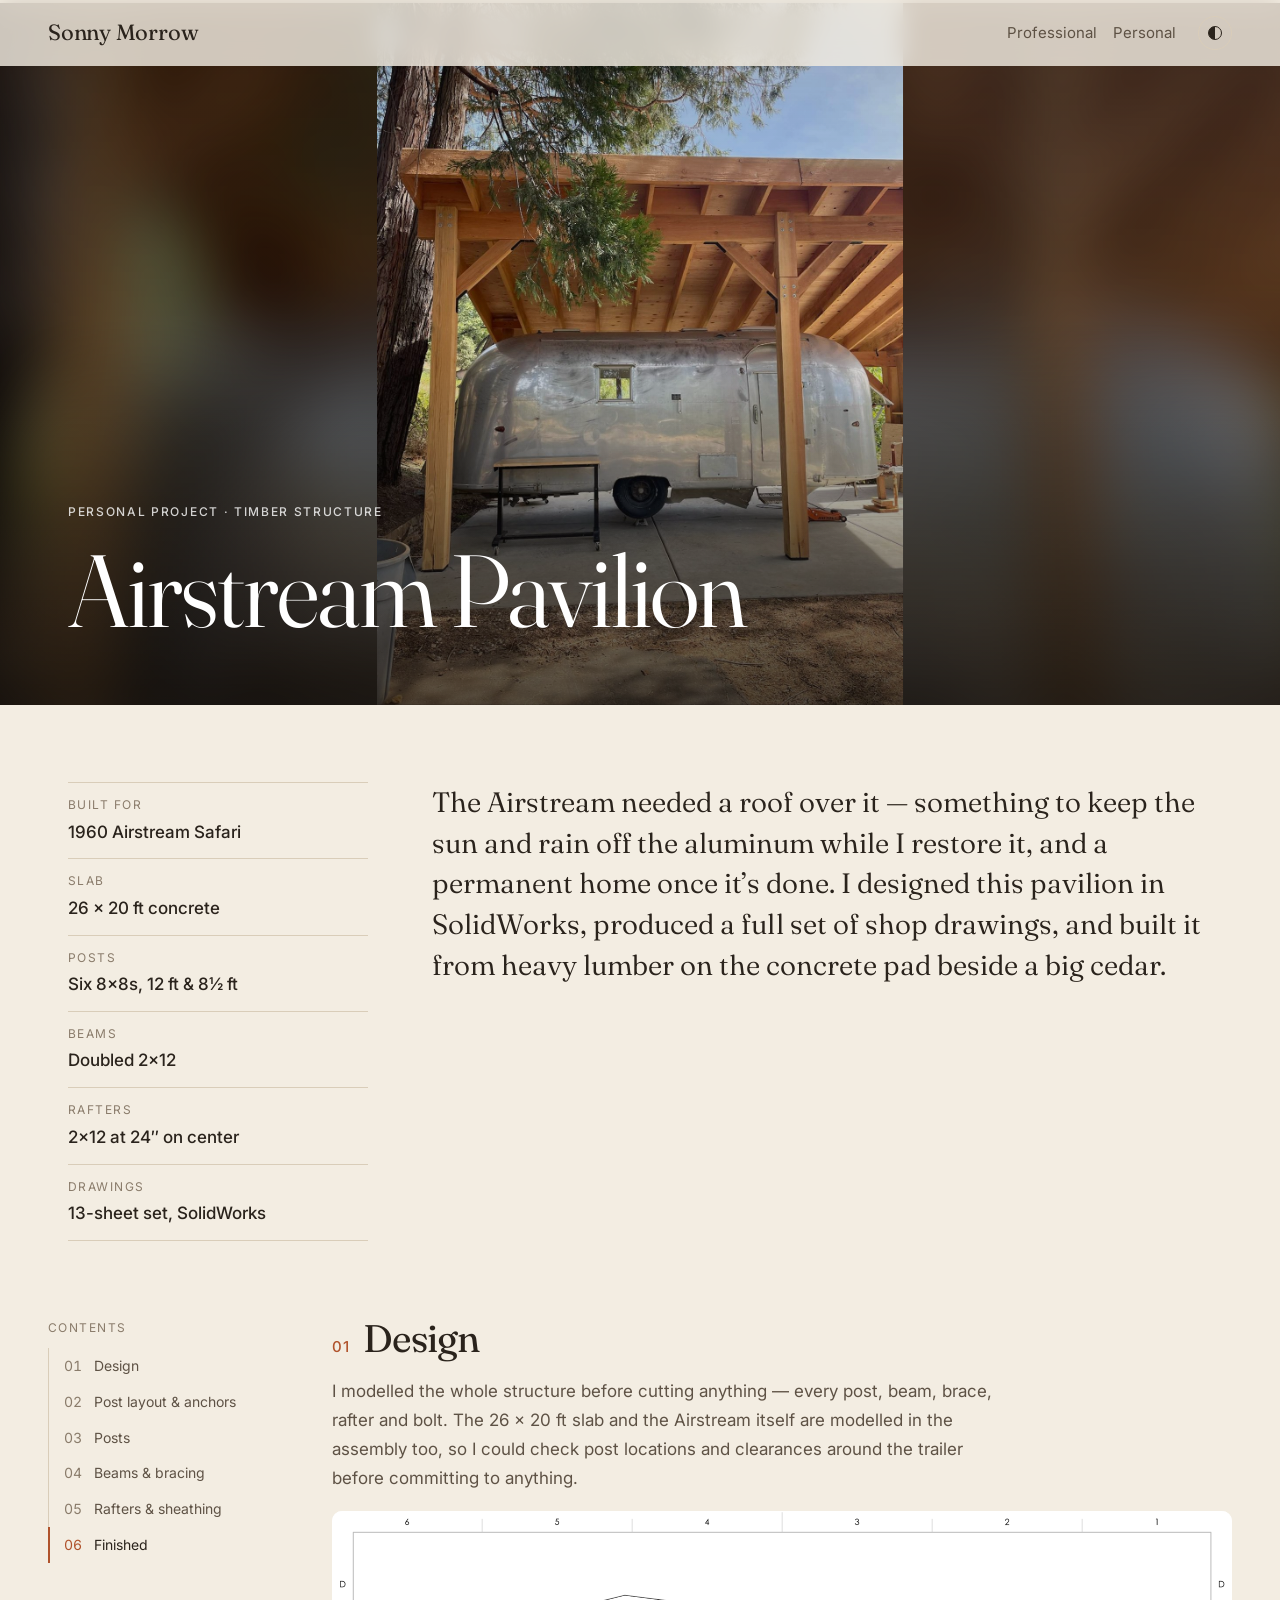
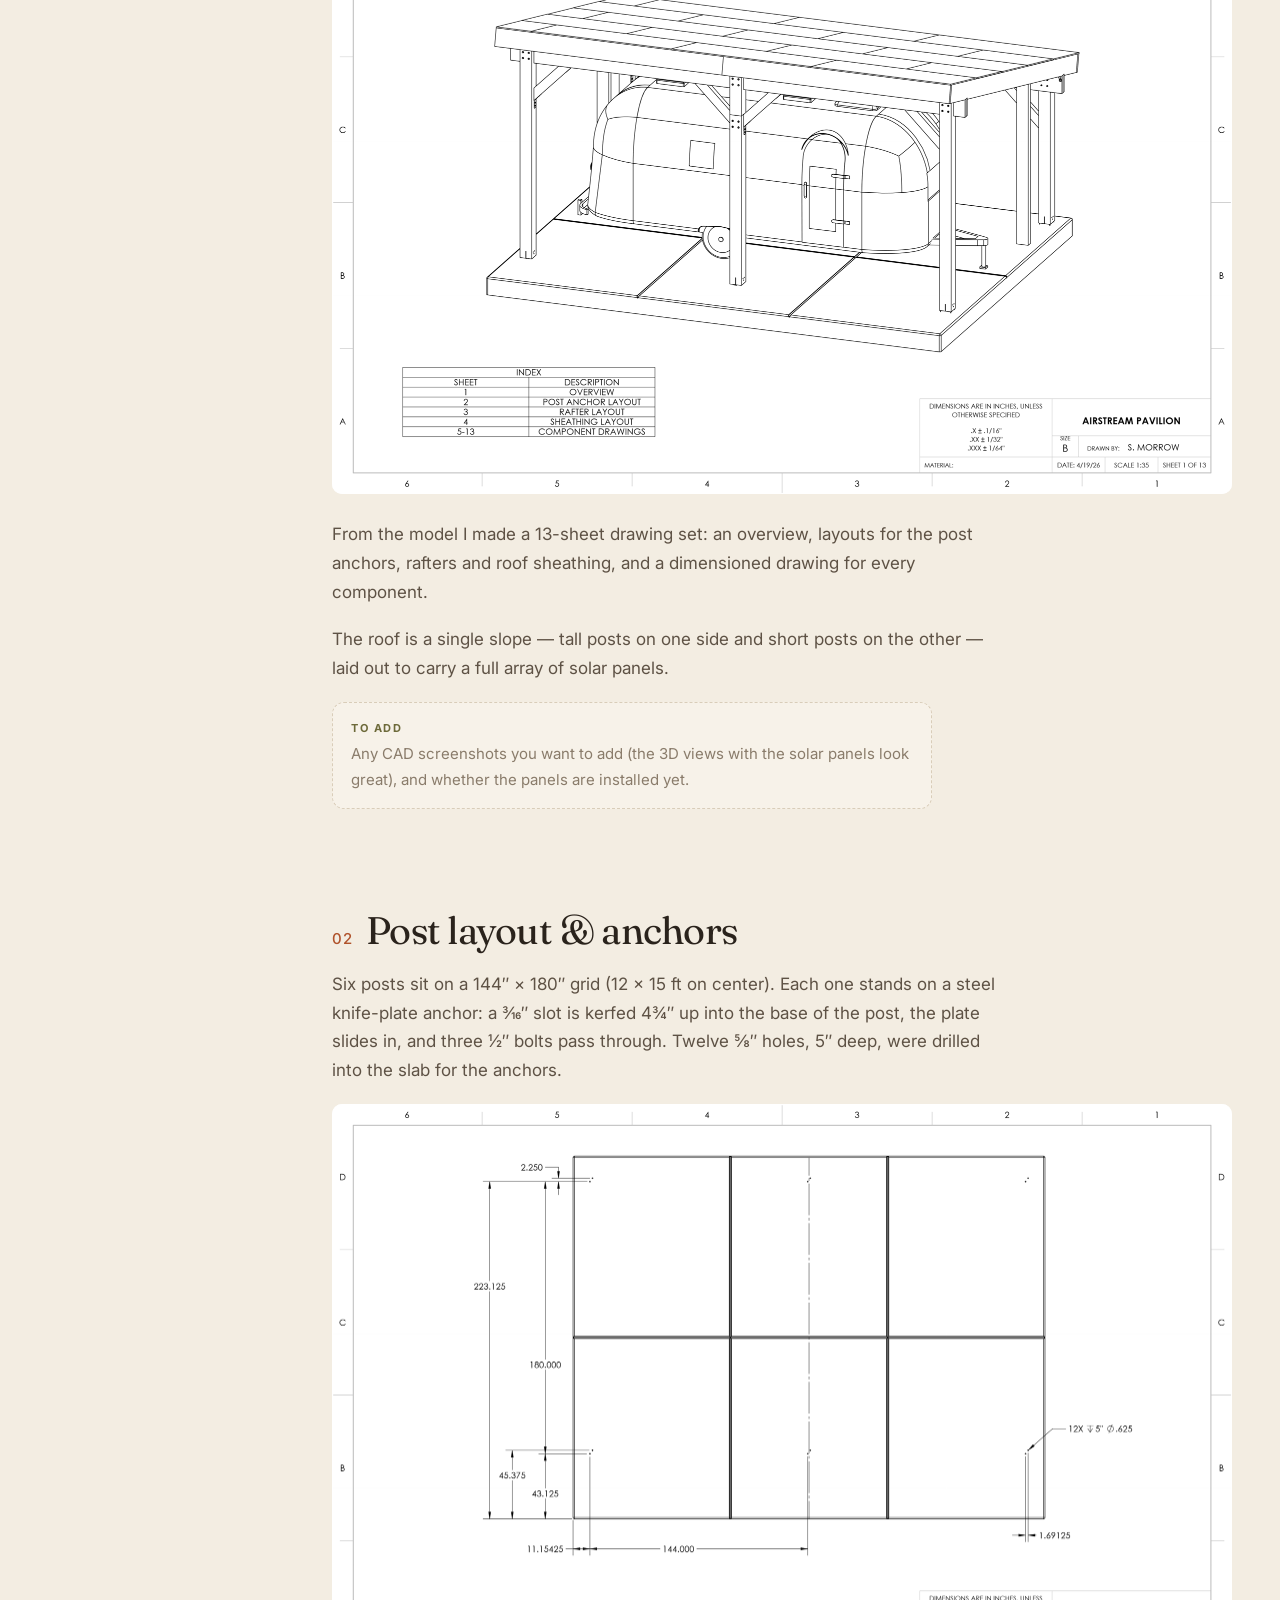
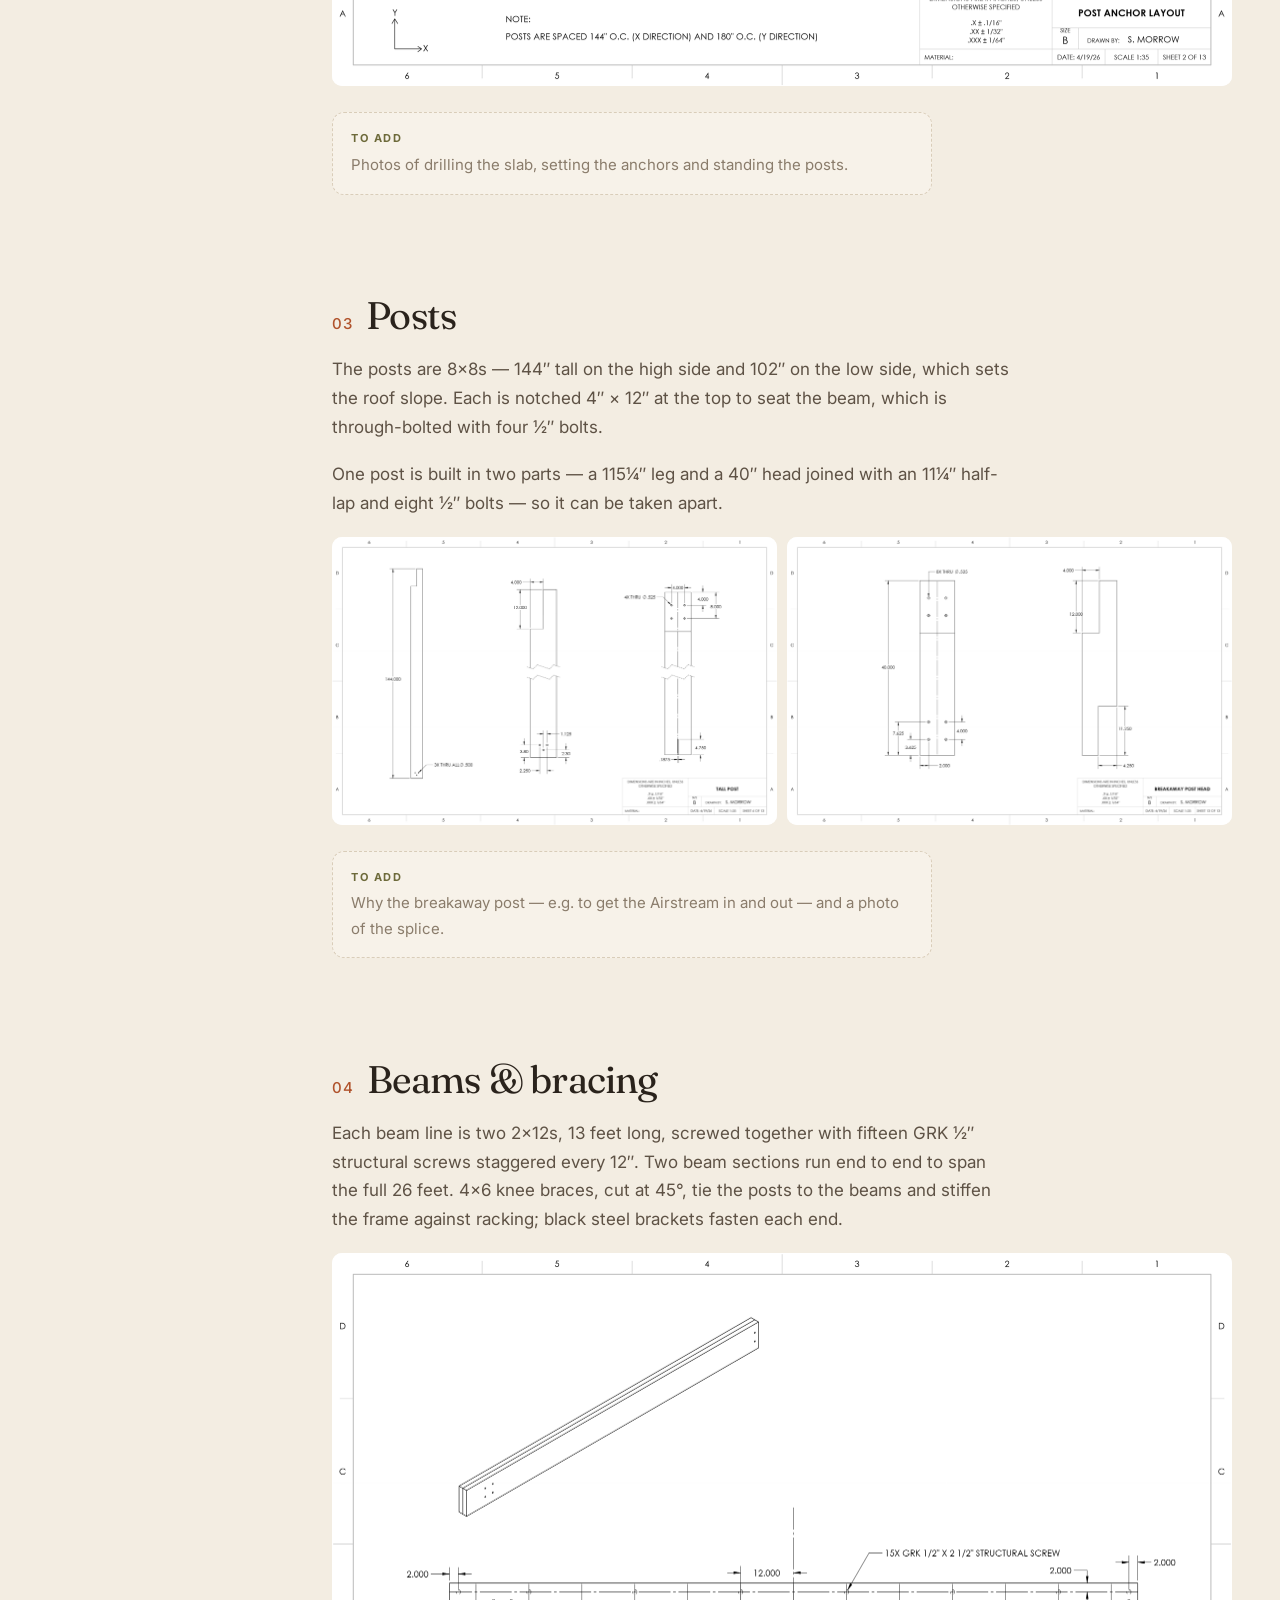
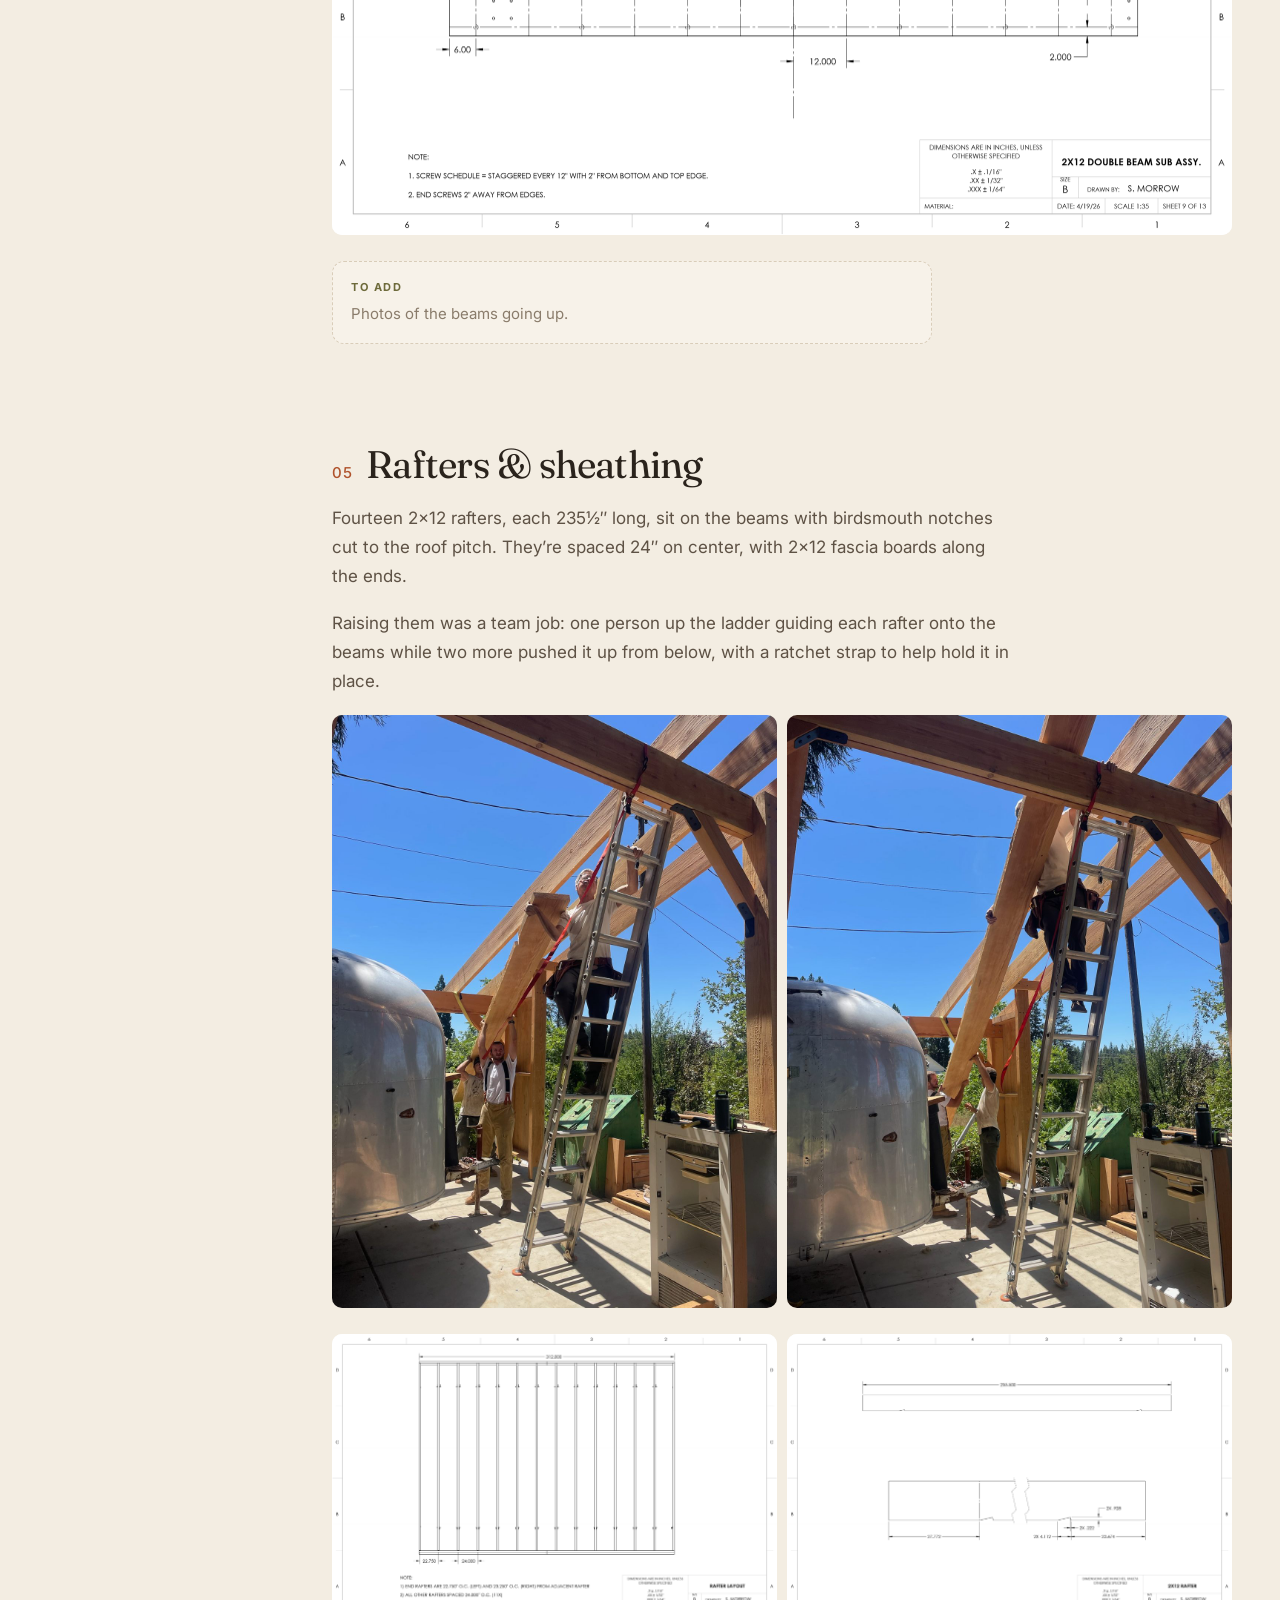
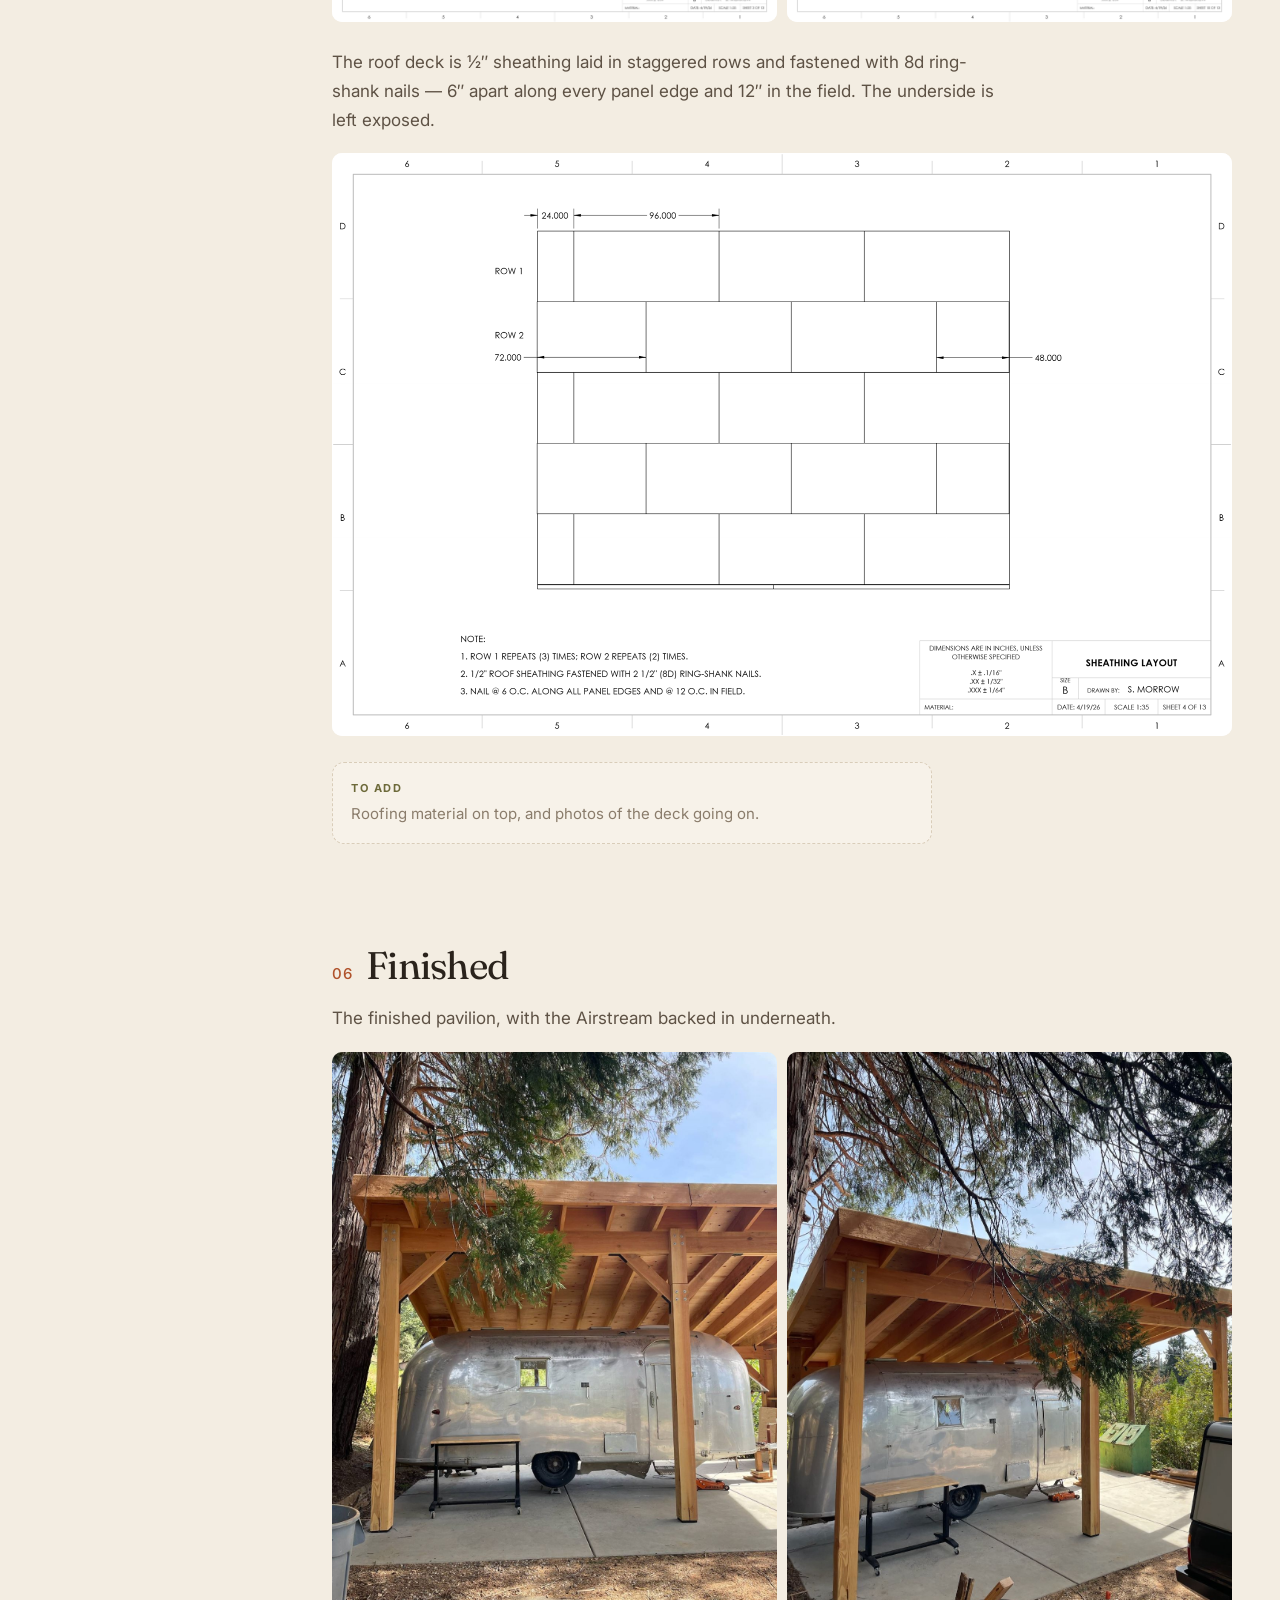
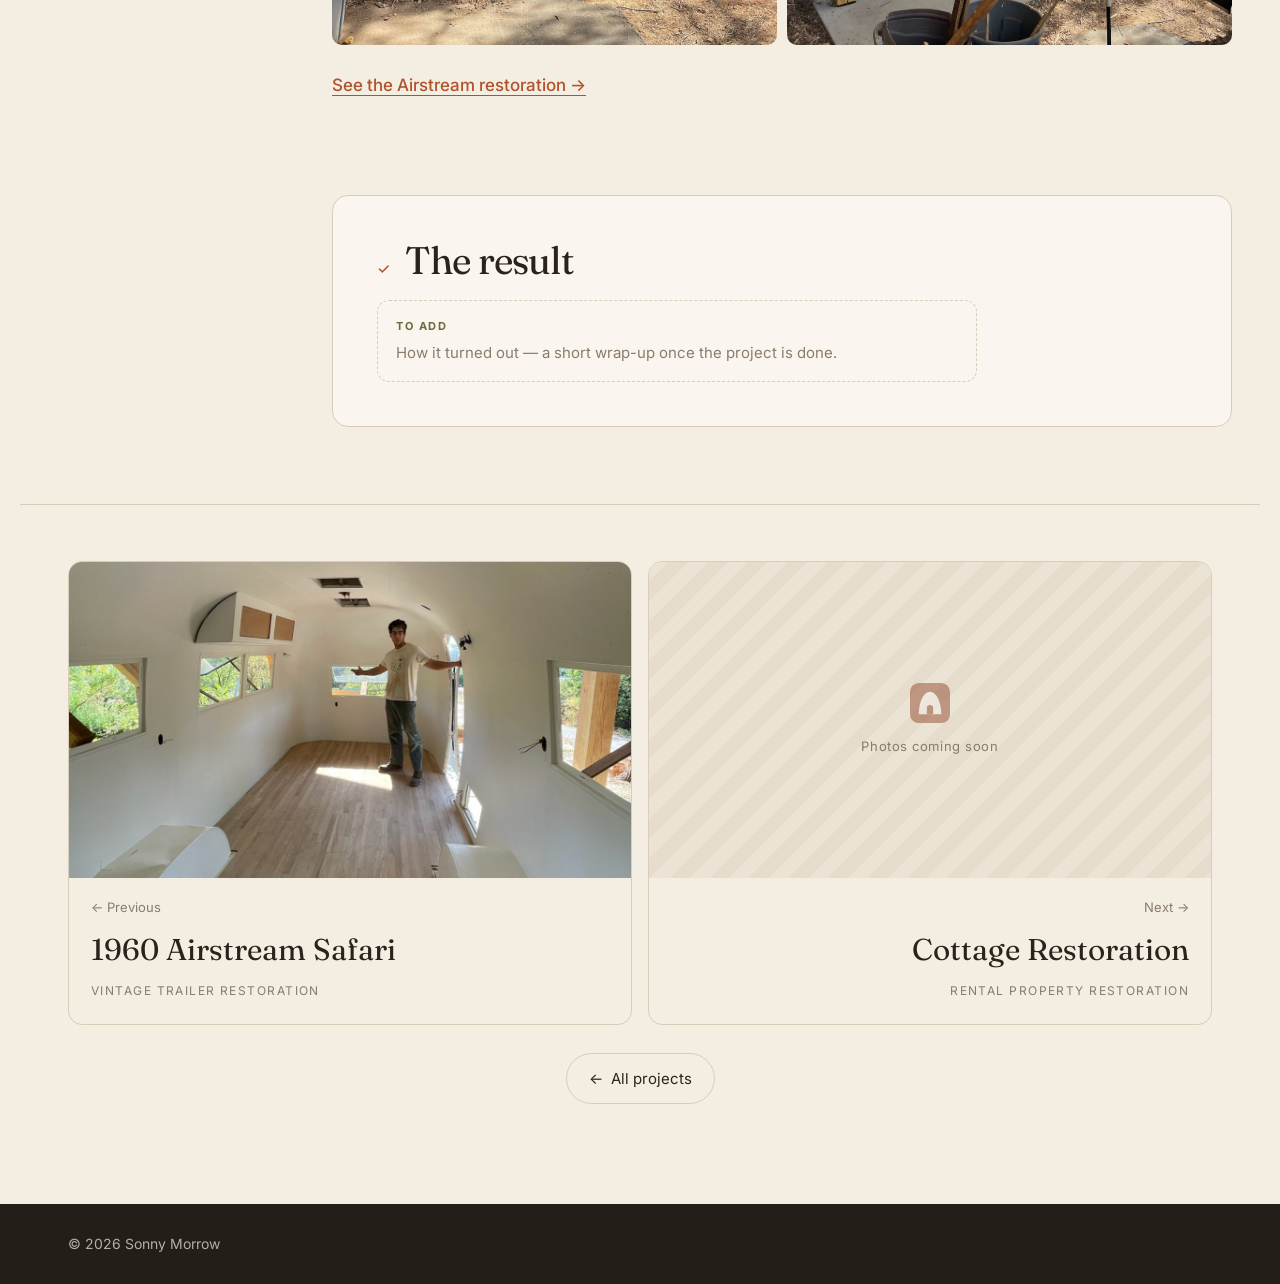
==== projects/airstream-pavilion/index.html @ 2dba6870 "Cottage build chapters, project-end preview cards, drop spec lists - Cottage Restoration: listing "b" ====
<!doctype html>
<html lang="en">
<head>
<meta charset="utf-8">
<meta name="viewport" content="width=device-width, initial-scale=1">
<title>Airstream Pavilion — Sonny Morrow</title>
<meta name="description" content="A heavy-timber pavilion designed in my favorite CAD program, SolidWorks, and built to permanently shelter the Airstream. The structure is made entirely from locally grown and milled Douglas fir harvested from Banner Mountain in Nevada City, CA.">
<meta property="og:title" content="Airstream Pavilion — Sonny Morrow">
<meta property="og:description" content="A heavy-timber pavilion designed in my favorite CAD program, SolidWorks, and built to permanently shelter the Airstream. The structure is made entirely from locally grown and milled Douglas fir harvested from Banner Mountain in Nevada City, CA.">
<meta property="og:image" content="https://sonnymorrow.com/images/pavilion-angle.jpeg">
<meta name="twitter:card" content="summary_large_image">
<link rel="icon" href="../../assets/favicon.svg" type="image/svg+xml">
<link rel="preconnect" href="https://fonts.googleapis.com">
<link rel="preconnect" href="https://fonts.gstatic.com" crossorigin>
<link href="https://fonts.googleapis.com/css2?family=Fraunces:ital,opsz,wght@0,9..144,300..700;1,9..144,300..600&family=Inter:wght@400;500;600&display=swap" rel="stylesheet">
<link rel="stylesheet" href="../../assets/style.css?v=3109b7e1">
<script>document.documentElement.classList.add('js');try{var t=localStorage.getItem('theme');if(t)document.documentElement.dataset.theme=t}catch(e){}</script>
</head>
<body class="project">
<div class="progress" aria-hidden="true"></div>
<header class="site-header">
  <a class="wordmark" href="../../">Sonny Morrow</a>
  <nav>
    <a href="../../#professional">Professional</a>
    <a href="../../#personal">Personal</a>
    <button class="theme-toggle" type="button" aria-label="Toggle dark mode"><span></span></button>
  </nav>
</header>
<main>
<section class="p-hero">
  <img src="../../images/pavilion-front.jpeg" width="1200" height="1600" alt="" class="p-hero-fill" loading="lazy" decoding="async" sizes="100vw">
  <img src="../../images/pavilion-front.jpeg" width="1200" height="1600" alt="Airstream Pavilion" class="p-hero-whole" style="object-position:50% 60%" fetchpriority="high" decoding="async" sizes="100vw">
  <div class="p-hero-text wrap">
    <span class="kicker">Personal project · Timber structure</span>
    <h1>Airstream Pavilion</h1>
  </div>
</section>

<section class="p-intro wrap">
  <dl class="meta"><div><dt>Built for</dt><dd>1960 Airstream Safari</dd></div><div><dt>Slab</dt><dd>26 × 20 ft concrete</dd></div><div><dt>Posts</dt><dd>Six 8×8s, 12 ft &amp; 8½ ft</dd></div><div><dt>Beams</dt><dd>Doubled 2×12</dd></div><div><dt>Rafters</dt><dd>2×12 at 24″ on center</dd></div><div><dt>Drawings</dt><dd>13-sheet set, SolidWorks</dd></div></dl>
  <div class="p-lede"><p>The Airstream needed a roof over it — something to keep the sun and rain off the aluminum while I restore it, and a permanent home once it’s done. I designed this pavilion in SolidWorks, produced a full set of shop drawings, and built it from heavy lumber on the concrete pad beside a big cedar.</p></div>
</section>

<div class="p-body wrap">
  <aside class="toc"><nav aria-label="Chapters"><p>Contents</p><ol><li><a href="#ch-1"><span>01</span>Design</a></li><li><a href="#ch-2"><span>02</span>Post layout &amp; anchors</a></li><li><a href="#ch-3"><span>03</span>Posts</a></li><li><a href="#ch-4"><span>04</span>Beams &amp; bracing</a></li><li><a href="#ch-5"><span>05</span>Rafters &amp; sheathing</a></li><li><a href="#ch-6"><span>06</span>Finished</a></li></ol></nav></aside>
  <article class="chapters">
    <section class="chapter reveal" id="ch-1">
      <h2><span class="ch-num">01</span>Design</h2>
      <p>I modelled the whole structure before cutting anything — every post, beam, brace, rafter and bolt. The 26 × 20 ft slab and the Airstream itself are modelled in the assembly too, so I could check post locations and clearances around the trailer before committing to anything.</p>
      <div class="gallery g1"><div class="grow"><div class="gi" style="--r:1.5451"><a class="ph" href="../../images/pavilion-dwg-overview.png" data-lb><img src="../../images/pavilion-dwg-overview.png" width="1800" height="1165" alt="" loading="lazy" decoding="async" sizes="(min-width: 900px) 860px, 100vw"></a></div></div></div>
      <p>From the model I made a 13-sheet drawing set: an overview, layouts for the post anchors, rafters and roof sheathing, and a dimensioned drawing for every component.</p>
      <p>The roof is a single slope — tall posts on one side and short posts on the other — laid out to carry a full array of solar panels.</p>
      <div class="todo"><strong>To add</strong>Any CAD screenshots you want to add (the 3D views with the solar panels look great), and whether the panels are installed yet.</div>
    </section>
    <section class="chapter reveal" id="ch-2">
      <h2><span class="ch-num">02</span>Post layout &amp; anchors</h2>
      <p>Six posts sit on a 144″ × 180″ grid (12 × 15 ft on center). Each one stands on a steel knife-plate anchor: a 3⁄16″ slot is kerfed 4¾″ up into the base of the post, the plate slides in, and three ½″ bolts pass through. Twelve ⅝″ holes, 5″ deep, were drilled into the slab for the anchors.</p>
      <div class="gallery g1"><div class="grow"><div class="gi" style="--r:1.5451"><a class="ph" href="../../images/pavilion-dwg-post-anchor-layout.png" data-lb><img src="../../images/pavilion-dwg-post-anchor-layout.png" width="1800" height="1165" alt="" loading="lazy" decoding="async" sizes="(min-width: 900px) 860px, 100vw"></a></div></div></div>
      <div class="todo"><strong>To add</strong>Photos of drilling the slab, setting the anchors and standing the posts.</div>
    </section>
    <section class="chapter reveal" id="ch-3">
      <h2><span class="ch-num">03</span>Posts</h2>
      <p>The posts are 8×8s — 144″ tall on the high side and 102″ on the low side, which sets the roof slope. Each is notched 4″ × 12″ at the top to seat the beam, which is through-bolted with four ½″ bolts.</p>
      <p>One post is built in two parts — a 115¼″ leg and a 40″ head joined with an 11¼″ half-lap and eight ½″ bolts — so it can be taken apart.</p>
      <div class="gallery"><div class="grow"><div class="gi" style="--r:1.5451"><a class="ph" href="../../images/pavilion-dwg-tall-post.png" data-lb><img src="../../images/pavilion-dwg-tall-post.png" width="1800" height="1165" alt="" loading="lazy" decoding="async" sizes="(min-width: 900px) 430px, 50vw"></a></div><div class="gi" style="--r:1.5451"><a class="ph" href="../../images/pavilion-dwg-breakaway-post-head.png" data-lb><img src="../../images/pavilion-dwg-breakaway-post-head.png" width="1800" height="1165" alt="" loading="lazy" decoding="async" sizes="(min-width: 900px) 430px, 50vw"></a></div></div></div>
      <div class="todo"><strong>To add</strong>Why the breakaway post — e.g. to get the Airstream in and out — and a photo of the splice.</div>
    </section>
    <section class="chapter reveal" id="ch-4">
      <h2><span class="ch-num">04</span>Beams &amp; bracing</h2>
      <p>Each beam line is two 2×12s, 13 feet long, screwed together with fifteen GRK ½″ structural screws staggered every 12″. Two beam sections run end to end to span the full 26 feet. 4×6 knee braces, cut at 45°, tie the posts to the beams and stiffen the frame against racking; black steel brackets fasten each end.</p>
      <div class="gallery g1"><div class="grow"><div class="gi" style="--r:1.5451"><a class="ph" href="../../images/pavilion-dwg-double-beam.png" data-lb><img src="../../images/pavilion-dwg-double-beam.png" width="1800" height="1165" alt="" loading="lazy" decoding="async" sizes="(min-width: 900px) 860px, 100vw"></a></div></div></div>
      <div class="todo"><strong>To add</strong>Photos of the beams going up.</div>
    </section>
    <section class="chapter reveal" id="ch-5">
      <h2><span class="ch-num">05</span>Rafters &amp; sheathing</h2>
      <p>Fourteen 2×12 rafters, each 235½″ long, sit on the beams with birdsmouth notches cut to the roof pitch. They’re spaced 24″ on center, with 2×12 fascia boards along the ends.</p>
      <p>Raising them was a team job: one person up the ladder guiding each rafter onto the beams while two more pushed it up from below, with a ratchet strap to help hold it in place.</p>
      <div class="gallery"><div class="grow"><div class="gi" style="--r:0.7500"><a class="ph" href="../../images/pavilion-raising-rafter-1.jpeg" data-lb><img src="../../images/pavilion-raising-rafter-1.jpeg" width="1200" height="1600" alt="" loading="lazy" decoding="async" sizes="(min-width: 900px) 430px, 50vw"></a></div><div class="gi" style="--r:0.7500"><a class="ph" href="../../images/pavilion-raising-rafter-2.jpeg" data-lb><img src="../../images/pavilion-raising-rafter-2.jpeg" width="1200" height="1600" alt="" loading="lazy" decoding="async" sizes="(min-width: 900px) 430px, 50vw"></a></div></div></div>
      <div class="gallery"><div class="grow"><div class="gi" style="--r:1.5451"><a class="ph" href="../../images/pavilion-dwg-rafter-layout.png" data-lb><img src="../../images/pavilion-dwg-rafter-layout.png" width="1800" height="1165" alt="" loading="lazy" decoding="async" sizes="(min-width: 900px) 430px, 50vw"></a></div><div class="gi" style="--r:1.5451"><a class="ph" href="../../images/pavilion-dwg-rafter.png" data-lb><img src="../../images/pavilion-dwg-rafter.png" width="1800" height="1165" alt="" loading="lazy" decoding="async" sizes="(min-width: 900px) 430px, 50vw"></a></div></div></div>
      <p>The roof deck is ½″ sheathing laid in staggered rows and fastened with 8d ring-shank nails — 6″ apart along every panel edge and 12″ in the field. The underside is left exposed.</p>
      <div class="gallery g1"><div class="grow"><div class="gi" style="--r:1.5451"><a class="ph" href="../../images/pavilion-dwg-sheathing-layout.png" data-lb><img src="../../images/pavilion-dwg-sheathing-layout.png" width="1800" height="1165" alt="" loading="lazy" decoding="async" sizes="(min-width: 900px) 860px, 100vw"></a></div></div></div>
      <div class="todo"><strong>To add</strong>Roofing material on top, and photos of the deck going on.</div>
    </section>
    <section class="chapter reveal" id="ch-6">
      <h2><span class="ch-num">06</span>Finished</h2>
      <p>The finished pavilion, with the Airstream backed in underneath.</p>
      <div class="gallery"><div class="grow"><div class="gi" style="--r:0.7500"><a class="ph" href="../../images/pavilion-front.jpeg" data-lb><img src="../../images/pavilion-front.jpeg" width="1200" height="1600" alt="" loading="lazy" decoding="async" sizes="(min-width: 900px) 430px, 50vw"></a></div><div class="gi" style="--r:0.7500"><a class="ph" href="../../images/pavilion-angle.jpeg" data-lb><img src="../../images/pavilion-angle.jpeg" width="1125" height="1500" alt="" loading="lazy" decoding="async" sizes="(min-width: 900px) 430px, 50vw"></a></div></div></div>
      <p><a class="inline-link" href="../../projects/airstream-safari-1960/">See the Airstream restoration →</a></p>
    </section>
    
    
    <section class="chapter outcome reveal">
      <h2><span class="ch-num">✓</span>The result</h2>
      <div class="todo"><strong>To add</strong>How it turned out — a short wrap-up once the project is done.</div>
    </section>
    
  </article>
</div>

<nav class="pager wrap" aria-label="More projects">
  <a href="../../projects/airstream-safari-1960/" class="prev"><div class="pager-img"><img src="../../images/airstream-interior-white-oak-floor.jpeg" width="1200" height="1600" alt="" style="object-position:50% 55%" loading="lazy" decoding="async" sizes="(min-width: 900px) 520px, 100vw"></div><div class="pager-text"><span>← Previous</span><strong>1960 Airstream Safari</strong><em>Vintage trailer restoration</em></div></a>
  <a href="../../projects/cottage-restoration/" class="next"><div class="pager-img"><div class="ph-empty"><img src="../../assets/favicon.svg" alt="" width="40" height="40"><span>Photos coming soon</span></div></div><div class="pager-text"><span>Next →</span><strong>Cottage Restoration</strong><em>Rental property restoration</em></div></a>
  <a class="pager-home" href="../../#work"><span aria-hidden="true">←</span> All projects</a>
</nav>
</main>
<footer class="site-footer">
  <div class="wrap">
    <div class="footer-row">
      <span>© 2026 Sonny Morrow</span>
    </div>
  </div>
</footer>
<div class="lightbox" hidden role="dialog" aria-modal="true" aria-label="Photo viewer">
  <button class="lb-close" aria-label="Close">×</button>
  <button class="lb-prev" aria-label="Previous photo">‹</button>
  <figure><img alt=""><figcaption></figcaption></figure>
  <button class="lb-next" aria-label="Next photo">›</button>
</div>
<script src="../../assets/site.js?v=497e6ebc" defer></script>
</body>
</html>
---- assets/style.css ----
:root {
  --bg: #f3ede2;
  --bg-2: #ebe3d4;
  --card: #faf6ef;
  --ink: #2a231c;
  --ink-2: #5e5245;
  --muted: #8a7c6b;
  --line: #d9cdb9;
  --accent: #b0532c;
  --accent-ink: #fff8f0;
  --olive: #6d6a3a;
  --shadow: 0 1px 2px rgb(60 40 20 / .06), 0 8px 30px rgb(60 40 20 / .08);
  --serif: 'Fraunces', Georgia, serif;
  --sans: 'Inter', system-ui, -apple-system, sans-serif;
  --gutter: clamp(16px, 4vw, 48px);
  --max: 1240px;
  color-scheme: light;
}
@media (prefers-color-scheme: dark) {
  :root:not([data-theme="light"]) {
    --bg: #1b1814; --bg-2: #24201b; --card: #24201b; --ink: #efe7da; --ink-2: #c4b8a6; --muted: #948775;
    --line: #3a332b; --accent: #e07a4c; --accent-ink: #1b1814; --olive: #b4b07a;
    --shadow: 0 1px 2px rgb(0 0 0 / .3), 0 8px 30px rgb(0 0 0 / .3); color-scheme: dark;
  }
}
:root[data-theme="dark"] {
  --bg: #1b1814; --bg-2: #24201b; --card: #24201b; --ink: #efe7da; --ink-2: #c4b8a6; --muted: #948775;
  --line: #3a332b; --accent: #e07a4c; --accent-ink: #1b1814; --olive: #b4b07a;
  --shadow: 0 1px 2px rgb(0 0 0 / .3), 0 8px 30px rgb(0 0 0 / .3); color-scheme: dark;
}

*, *::before, *::after { box-sizing: border-box; }
html { scroll-behavior: smooth; -webkit-text-size-adjust: 100%; }
body {
  margin: 0; background: var(--bg); color: var(--ink);
  font: 400 17px/1.7 var(--sans); -webkit-font-smoothing: antialiased; overflow-x: hidden;
}
img { max-width: 100%; height: auto; display: block; }
a { color: inherit; }
::selection { background: var(--accent); color: var(--accent-ink); }
.wrap { max-width: var(--max); margin-inline: auto; padding-inline: var(--gutter); }
h1, h2, h3 { font-family: var(--serif); font-weight: 400; line-height: 1.08; letter-spacing: -.02em; margin: 0; font-optical-sizing: auto; }
em { font-style: italic; color: var(--accent); }

/* ---------- Header ---------- */
.site-header {
  position: sticky; top: 0; z-index: 50; display: flex; align-items: center; justify-content: space-between;
  padding: 14px var(--gutter); background: color-mix(in srgb, var(--bg) 82%, transparent);
  backdrop-filter: blur(12px); -webkit-backdrop-filter: blur(12px); border-bottom: 1px solid transparent;
  transition: border-color .3s;
}
.site-header.scrolled { border-bottom-color: var(--line); }
.wordmark { font-family: var(--serif); font-size: 22px; text-decoration: none; letter-spacing: -.01em; }
.site-header nav { display: flex; gap: 22px; align-items: center; font-size: 15px; }
.site-header nav a { text-decoration: none; color: var(--ink-2); }
.site-header nav a:hover { color: var(--accent); }
.theme-toggle {
  width: 34px; height: 34px; border-radius: 50%; border: 1px solid var(--line); background: transparent;
  cursor: pointer; display: grid; place-items: center; padding: 0;
}
.theme-toggle span {
  width: 14px; height: 14px; border-radius: 50%;
  background: linear-gradient(90deg, var(--ink) 50%, transparent 50%); border: 1.5px solid var(--ink);
}

/* ---------- Home hero ---------- */
.hero {
  display: grid; grid-template-columns: 0.8fr 1.45fr; gap: clamp(24px, 4vw, 72px); align-items: center;
  max-width: 1560px; margin: 0 auto; padding: clamp(32px, 6vw, 80px) var(--gutter) clamp(40px, 6vw, 72px);
}
.eyebrow, .kicker {
  font-size: 12px; letter-spacing: .14em; text-transform: uppercase; color: var(--muted); font-weight: 500;
}
.hero h1 { font-size: clamp(42px, 5.4vw, 84px); text-wrap: balance; margin: 14px 0 22px; font-weight: 350; }
.lede { font-size: clamp(17px, 1.5vw, 19px); color: var(--ink-2); max-width: 34em; margin: 0 0 30px; }
.btn {
  display: inline-flex; gap: 10px; align-items: center; padding: 13px 22px; border-radius: 999px;
  background: var(--ink); color: var(--bg); text-decoration: none; font-weight: 500; font-size: 15px;
  transition: transform .2s, background .2s;
}
.btn:hover { background: var(--accent); color: var(--accent-ink); transform: translateY(-1px); }
/* Collage: a wide "drawing vs. built" pair across the top, three project tiles below.
   Each tile links to its project. */
.collage {
  display: grid; grid-template-columns: 1fr 1fr 1fr; grid-template-rows: 1.85fr 1fr; gap: 12px;
  aspect-ratio: 4/2.9;
}
.tile.pair { grid-column: 1 / 4; display: grid; grid-template-columns: 1fr 1fr; gap: 0; }
.tile.pair .half { position: relative; overflow: hidden; display: block; }
.tile.pair .half.dwg { background: #fff; border-right: 1px solid var(--line); }
.tile.pair .half.dwg img { object-fit: contain; padding: 22px 14px; animation: none; }
.tile { position: relative; display: block; overflow: hidden; border-radius: 14px; box-shadow: var(--shadow); background: var(--bg-2); }
.tile img { width: 100%; height: 100%; object-fit: cover; transition: transform 1.1s cubic-bezier(.2,.7,.2,1); }
.tile:hover img { transform: scale(1.03); }
.tile .hero-tag { left: 10px; bottom: 10px; font-size: 11px; padding: 5px 10px; }
@keyframes slowzoom { from { transform: scale(1.08); } to { transform: scale(1); } }
.hero-tag {
  position: absolute; left: 14px; bottom: 14px; font-size: 12px; padding: 6px 12px; border-radius: 999px;
  background: rgb(20 15 10 / .55); color: #fff; backdrop-filter: blur(6px);
}

/* ---------- Stats ---------- */
.stats {
  display: grid; grid-template-columns: repeat(4, 1fr); border-block: 1px solid var(--line);
  padding-block: 26px; gap: 16px;
}
.stats div { display: flex; flex-direction: column; gap: 4px; }
.stats strong { font-family: var(--serif); font-size: clamp(34px, 4vw, 52px); font-weight: 350; line-height: 1; color: var(--accent); }
.stats span { font-size: 14px; color: var(--muted); }

/* ---------- Work ---------- */
.work { padding-block: clamp(56px, 8vw, 110px); }
.section-title { font-size: clamp(32px, 4vw, 52px); margin-bottom: clamp(28px, 4vw, 56px); }
.card + .card { margin-top: clamp(40px, 6vw, 88px); }
.card-link { display: grid; grid-template-columns: 1.45fr 1fr; gap: clamp(20px, 4vw, 56px); align-items: center; text-decoration: none; }
.card:nth-child(odd of .card) .card-link { grid-template-columns: 1fr 1.45fr; }
.card:nth-child(odd of .card) .card-img { order: 2; }
.card-img { overflow: hidden; border-radius: 14px; aspect-ratio: 3/2; box-shadow: var(--shadow); background: var(--bg-2); }
.card-img img { width: 100%; height: 100%; object-fit: cover; transition: transform 1.1s cubic-bezier(.2,.7,.2,1); }
.card-link:hover .card-img img { transform: scale(1.045); }
.card-body { position: relative; }
.num { display: block; font-family: var(--serif); font-size: 15px; color: var(--accent); margin-bottom: 10px; }
.card h3 { font-size: clamp(30px, 3.4vw, 46px); margin: 8px 0 14px; }
.card p { color: var(--ink-2); margin: 0 0 20px; }
.more { font-weight: 500; font-size: 15px; border-bottom: 1px solid var(--line); padding-bottom: 3px; transition: border-color .2s, color .2s; }
.card-link:hover .more { color: var(--accent); border-color: var(--accent); }

/* ---------- Project page ---------- */
.progress { position: fixed; top: 0; left: 0; height: 3px; width: 100%; background: var(--accent); transform-origin: 0 50%; transform: scaleX(0); z-index: 60; }
.p-hero { position: relative; height: min(78vh, 760px); min-height: 380px; overflow: hidden; margin-top: -63px; }
.p-hero img { width: 100%; height: 100%; object-fit: cover; animation: slowzoom 18s ease-out both; }
.p-hero::after { content: ''; position: absolute; inset: 0; background: linear-gradient(to top, rgb(15 10 6 / .72), rgb(15 10 6 / .05) 55%, rgb(15 10 6 / .25)); }
.p-hero-text { position: absolute; inset: auto 0 0; z-index: 1; padding-bottom: clamp(28px, 5vw, 60px); color: #fff; }
.p-hero-text .kicker { color: rgb(255 255 255 / .8); }
.p-hero h1 { font-size: clamp(46px, 8vw, 116px); font-weight: 350; margin-top: 10px; }
.p-intro { display: grid; grid-template-columns: 300px 1fr; gap: clamp(24px, 5vw, 72px); padding-block: clamp(40px, 6vw, 80px); }
.p-lede:only-child { grid-column: 2; }
.meta { margin: 0; display: grid; gap: 0; align-content: start; }
.meta div { padding: 12px 0; border-top: 1px solid var(--line); }
.meta div:last-child { border-bottom: 1px solid var(--line); }
.meta dt { font-size: 12px; text-transform: uppercase; letter-spacing: .12em; color: var(--muted); }
.meta dd { margin: 2px 0 0; font-weight: 500; }
.p-lede p { font-family: var(--serif); font-size: clamp(21px, 2.2vw, 28px); line-height: 1.45; margin: 0 0 .8em; font-weight: 350; }

.p-body { display: grid; grid-template-columns: 220px minmax(0, 1fr); gap: clamp(24px, 5vw, 72px); }
.toc nav { position: sticky; top: 90px; font-size: 14px; }
.toc p { font-size: 12px; text-transform: uppercase; letter-spacing: .12em; color: var(--muted); margin: 0 0 10px; }
.toc ol { list-style: none; padding: 0; margin: 0; border-left: 1px solid var(--line); }
.toc a { display: flex; gap: 10px; padding: 6px 0 6px 14px; text-decoration: none; color: var(--ink-2); margin-left: -1px; border-left: 2px solid transparent; transition: color .2s, border-color .2s; }
.toc a span { color: var(--muted); font-variant-numeric: tabular-nums; min-width: 1.4em; }
.toc a:hover, .toc a.active { color: var(--ink); border-left-color: var(--accent); }
.toc a.active span { color: var(--accent); }

.chapters { max-width: 860px; min-width: 0; }
.chapter { padding-bottom: clamp(44px, 6vw, 80px); scroll-margin-top: 80px; }
.chapter h2 { font-size: clamp(28px, 3vw, 40px); margin-bottom: 18px; display: flex; align-items: baseline; gap: 14px; }
.chapter h2 small { font-family: var(--sans); font-size: 14px; color: var(--muted); letter-spacing: 0; }
.ch-num { font-size: 15px; color: var(--accent); font-family: var(--sans); font-weight: 500; letter-spacing: .04em; }
.chapter > p { max-width: 40em; color: var(--ink-2); margin: 0 0 1.1em; }
.note { font-style: italic; color: var(--muted); }
.hint { font-size: 14px; color: var(--muted) !important; }
.inline-link { color: var(--accent); font-weight: 500; text-decoration: none; border-bottom: 1px solid currentColor; }

/* Justified rows: each photo keeps its own shape (--r = width/height),
   widths are shared in proportion so every photo in a row is the same height. */
.gallery { display: flex; flex-direction: column; gap: 10px; margin: 6px 0 26px; }
.grow { display: flex; gap: 10px; }
.gi { flex: var(--r) 1 0; min-width: 0; aspect-ratio: var(--r); }
.gallery.g1 .gi { flex: none; width: min(100%, calc(78vh * var(--r))); margin: 0 auto; }
.ph { display: block; width: 100%; height: 100%; overflow: hidden; border-radius: 10px; background: var(--bg-2); cursor: zoom-in; }
.ph img { display: block; width: 100%; height: 100%; object-fit: cover; transition: transform .8s cubic-bezier(.2,.7,.2,1), opacity .4s; }
.ph:hover img { transform: scale(1.03); }

/* Before / after */
.ba { position: relative; border-radius: 12px; overflow: hidden; aspect-ratio: 3/2; user-select: none; box-shadow: var(--shadow); }
.ba img { width: 100%; height: 100%; object-fit: cover; }
.ba-before { position: absolute; inset: 0; clip-path: inset(0 calc(100% - var(--pos)) 0 0); }
.ba input { position: absolute; inset: 0; width: 100%; height: 100%; opacity: 0; cursor: ew-resize; margin: 0; z-index: 3; }
.ba-handle { position: absolute; top: 0; bottom: 0; left: var(--pos); width: 2px; background: #fff; transform: translateX(-1px); pointer-events: none; z-index: 2; }
.ba-handle::after { content: '‹ ›'; position: absolute; top: 50%; left: 50%; transform: translate(-50%,-50%); width: 46px; height: 46px; border-radius: 50%; background: #fff; color: #222; display: grid; place-items: center; font-size: 18px; box-shadow: 0 2px 12px rgb(0 0 0 / .3); letter-spacing: 2px; }
.ba input:focus-visible ~ .ba-handle::after { outline: 3px solid var(--accent); outline-offset: 2px; }
.ba-label { position: absolute; top: 14px; z-index: 2; font-size: 12px; text-transform: uppercase; letter-spacing: .12em; padding: 5px 10px; border-radius: 999px; background: rgb(20 15 10 / .6); color: #fff; pointer-events: none; }
.ba-label.l { left: 14px; } .ba-label.r { right: 14px; }

.parts { list-style: none; padding: 0; margin: 0; display: grid; grid-template-columns: repeat(2, 1fr); gap: 0 32px; }
.parts li { padding: 10px 0 10px 30px; border-bottom: 1px solid var(--line); position: relative; font-size: 15px; }
.parts li::before { content: ''; position: absolute; left: 2px; top: 15px; width: 14px; height: 8px; border-left: 2px solid var(--olive); border-bottom: 2px solid var(--olive); transform: rotate(-45deg); }

.outcome { background: var(--card); border: 1px solid var(--line); border-radius: 16px; padding: clamp(24px, 4vw, 44px); margin-bottom: clamp(44px, 6vw, 80px); }
.outcome p { font-family: var(--serif); font-size: clamp(19px, 2vw, 24px); line-height: 1.5; color: var(--ink) !important; font-weight: 350; margin: 0 !important; max-width: none !important; }
.video { position: relative; aspect-ratio: 16/9; border-radius: 12px; overflow: hidden; background: #000; }
.video iframe { position: absolute; inset: 0; width: 100%; height: 100%; border: 0; }

.pager { display: grid; grid-template-columns: 1fr 1fr; gap: 16px; padding-block: 20px clamp(56px, 8vw, 100px); border-top: 1px solid var(--line); padding-top: clamp(32px, 5vw, 56px); }
.pager > a:not(.pager-home) { display: flex; flex-direction: column; overflow: hidden; border: 1px solid var(--line); border-radius: 14px; text-decoration: none; transition: border-color .2s, background .2s; }
.pager > a:not(.pager-home):hover { border-color: var(--accent); background: var(--card); }
.pager-img { aspect-ratio: 16/9; overflow: hidden; background: var(--bg-2); }
.pager-img > img { width: 100%; height: 100%; object-fit: cover; transition: transform 1.1s cubic-bezier(.2,.7,.2,1); }
.pager a:hover .pager-img > img { transform: scale(1.045); }
.pager-text { display: flex; flex-direction: column; gap: 6px; padding: 18px 22px 22px; }
.pager .next .pager-text { text-align: right; }
.pager span { font-size: 13px; color: var(--muted); }
.pager strong { font-family: var(--serif); font-weight: 400; font-size: clamp(20px, 2.4vw, 30px); }
.pager em { font-style: normal; font-size: 12px; text-transform: uppercase; letter-spacing: .12em; color: var(--muted); }
.pager-home { grid-column: 1 / -1; justify-self: center; display: inline-flex; align-items: center; gap: 8px; margin-top: 12px; padding: 12px 22px; border: 1px solid var(--line); border-radius: 999px; text-decoration: none; font-size: 15px; transition: border-color .2s, background .2s; }
.pager-home:hover { border-color: var(--accent); background: var(--card); }
.pager-home span { color: inherit; font-size: inherit; }

/* ---------- Footer ---------- */
.site-footer { background: #241e18; color: #f3ede2; padding-block: clamp(48px, 7vw, 90px) 28px; }
.footer-big { font-family: var(--serif); font-size: clamp(30px, 5vw, 64px); line-height: 1.1; margin: 0 0 48px; font-weight: 350; max-width: 14em; }
.footer-row { display: flex; justify-content: space-between; flex-wrap: wrap; gap: 12px; font-size: 14px; opacity: .7; }
.footer-row a { text-decoration: none; border-bottom: 1px solid currentColor; }

/* ---------- Lightbox ---------- */
.lightbox { position: fixed; inset: 0; z-index: 100; background: rgb(12 9 6 / .94); display: grid; place-items: center; padding: 56px 64px; }
.lightbox[hidden] { display: none; }
.lightbox figure { margin: 0; max-width: 100%; max-height: 100%; display: flex; flex-direction: column; align-items: center; gap: 10px; }
.lightbox img { max-width: 100%; max-height: calc(100vh - 140px); width: auto; height: auto; border-radius: 6px; object-fit: contain; }
.lightbox figcaption { color: rgb(255 255 255 / .6); font-size: 13px; font-variant-numeric: tabular-nums; }
.lightbox button { position: absolute; background: rgb(255 255 255 / .1); color: #fff; border: 0; width: 48px; height: 48px; border-radius: 50%; font-size: 28px; line-height: 1; cursor: pointer; display: grid; place-items: center; }
.lightbox button:hover { background: rgb(255 255 255 / .22); }
.lb-close { top: 14px; right: 14px; }
.lb-prev { left: 12px; top: 50%; transform: translateY(-50%); }
.lb-next { right: 12px; top: 50%; transform: translateY(-50%); }

.nf { padding-block: 120px; text-align: center; } .nf h1 { font-size: clamp(40px, 6vw, 72px); margin-bottom: 30px; }

/* ---------- Reveal ---------- */
.js .reveal { opacity: 0; transform: translateY(24px); transition: opacity .9s ease, transform .9s cubic-bezier(.2,.7,.2,1); }
.js .reveal.in { opacity: 1; transform: none; }
@media (prefers-reduced-motion: reduce) {
  *, *::before, *::after { animation: none !important; transition: none !important; }
  .js .reveal { opacity: 1; transform: none; }
  html { scroll-behavior: auto; }
}

/* ---------- Responsive ---------- */
@media (max-width: 900px) {
  .hero { grid-template-columns: 1fr; }
  .collage { aspect-ratio: 4/3.1; gap: 6px; }
  .stats { grid-template-columns: repeat(2, 1fr); }
  .card-link, .card:nth-child(odd of .card) .card-link { grid-template-columns: 1fr; }
  .card:nth-child(odd of .card) .card-img { order: 0; }
  .p-intro, .p-body { grid-template-columns: 1fr; }
  .p-lede:only-child { grid-column: auto; }
  .toc { display: none; }
  .parts { grid-template-columns: 1fr; }
}
@media (max-width: 560px) {
  body { font-size: 16px; }
  .gallery, .grow { gap: 6px; }
  .lightbox { padding: 56px 8px; }
  .lb-prev, .lb-next { top: auto; bottom: 10px; transform: none; }
  .pager { grid-template-columns: 1fr; }
  .pager .next .pager-text { text-align: left; }
  .pager > a:not(.pager-home) { flex-direction: row; align-items: center; }
  .pager-img { flex: none; width: 112px; align-self: stretch; aspect-ratio: auto; min-height: 84px; }
  .pager-img .ph-empty span { display: none; }
  .pager-text { padding: 14px 16px; gap: 4px; }
  .pager strong { font-size: 20px; }
  .pager-home { margin-top: 4px; }
}
@media (prefers-color-scheme: dark) { :root:not([data-theme="light"]) .site-footer { background: #110e0b; border-top: 1px solid var(--line); } }
:root[data-theme="dark"] .site-footer { background: #110e0b; border-top: 1px solid var(--line); }

/* ---------- Placeholders for projects still being written ---------- */
.card-img { position: relative; }
.ph-empty {
  width: 100%; height: 100%; display: flex; flex-direction: column; align-items: center; justify-content: center; gap: 12px;
  color: var(--muted); font-size: 14px; letter-spacing: .04em;
  background: repeating-linear-gradient(135deg, var(--bg-2) 0 14px, color-mix(in srgb, var(--bg-2) 70%, var(--line)) 14px 28px);
}
.ph-empty img { opacity: .55; filter: grayscale(.3); }
.badge {
  display: inline-block; font: 600 11px/1 var(--sans); letter-spacing: .12em; text-transform: uppercase;
  padding: 6px 10px; border-radius: 999px; background: var(--olive); color: var(--bg);
}
.card-img .badge { position: absolute; top: 14px; left: 14px; z-index: 1; }
.p-hero-text .badge { margin-left: 12px; vertical-align: 2px; }
.p-hero--empty { height: min(52vh, 480px); min-height: 320px; background: repeating-linear-gradient(135deg, #2b241d 0 18px, #322a22 18px 36px); }
.todo {
  border: 1.5px dashed var(--line); border-radius: 12px; padding: 16px 18px; margin: 0 0 24px;
  color: var(--muted); font-size: 15px; max-width: 40em; background: color-mix(in srgb, var(--card) 60%, transparent);
}
.todo strong { display: block; font-size: 11px; letter-spacing: .14em; text-transform: uppercase; color: var(--olive); margin-bottom: 4px; }
.outcome .todo { margin: 0; }

/* Technical drawings: never crop, show the whole sheet on white */
.ph:has(img[src$=".png"]) { background: #fff; }
.ph img[src$=".png"] { object-fit: contain; }

/* Looping video clips (GIF-style) */
.ph-video { cursor: default; }
.ph-video video { width: 100%; height: 100%; object-fit: cover; display: block; }

/* ---------- Professional / Personal sections ---------- */
.work + .work { padding-top: 0; }
.section-head { display: flex; align-items: baseline; justify-content: space-between; gap: 12px 32px; flex-wrap: wrap;
  border-bottom: 1px solid var(--line); padding-bottom: 18px; margin-bottom: clamp(28px, 4vw, 56px); }
.section-head .section-title { margin: 0; }
.section-head p { margin: 0; color: var(--muted); max-width: 30em; font-size: 15px; }
.section-empty { border: 1.5px dashed var(--line); border-radius: 16px; padding: clamp(28px, 5vw, 56px);
  display: flex; flex-direction: column; align-items: flex-start; gap: 14px; }
.section-empty p { margin: 0; font-family: var(--serif); font-size: clamp(20px, 2.2vw, 28px); font-weight: 350; color: var(--ink-2); }
.site-header nav a + a { margin-left: -6px; }



/* Stats: as many columns as there are stats; footer without the big tagline */
.stats { grid-template-columns: repeat(auto-fit, minmax(140px, 1fr)); }
.site-footer { padding-top: 28px; }

/* Keep the name on one line on phones */
.wordmark { white-space: nowrap; }
@media (max-width: 420px) {
  .wordmark { font-size: 19px; }
  .site-header nav { gap: 14px; font-size: 14px; }
}

/* Divider between the home intro and the project list */
#work::before {
  content: ''; display: block; max-width: calc(var(--max) - 2 * var(--gutter)); margin: 0 auto;
  height: 1px; background: var(--line);
}
#work > .work:first-child { padding-top: clamp(48px, 7vw, 96px); }

/* Hidden from view, still read by search engines and screen readers */
.sr-only { position: absolute; width: 1px; height: 1px; overflow: hidden; clip: rect(0 0 0 0); white-space: nowrap; }
.hero .lede { font-size: clamp(17px, 1.5vw, 20px); line-height: 1.65; }

/* Banner that shows the whole photo (heroFit: 'whole'): blurred copy fills the sides */
.p-hero img.p-hero-fill { position: absolute; inset: 0; filter: blur(28px) brightness(.55); transform: scale(1.15); animation: none; }
.p-hero img.p-hero-whole { position: relative; object-fit: contain; }

/* Home cards show the whole cover photo in its own shape; tall photos are capped in height. */
.card-img--whole { aspect-ratio: var(--r); width: min(100%, calc(560px * var(--r))); justify-self: center; }
.card-link:hover .card-img--whole img { transform: scale(1.015); }

/* Project pages: give the photos more room. The body runs wider than the rest
   of the site and the text keeps its comfortable reading width. */
.p-body.wrap { max-width: 1520px; }
.chapters { max-width: 1180px; }
.gallery.g1 .gi { width: min(100%, calc(88vh * var(--r))); }

/* Home page: scale everything up 20% on big screens (matches browser zoom 120%) */
@media (min-width: 1500px) {
  body.home { zoom: 1.2; }
}
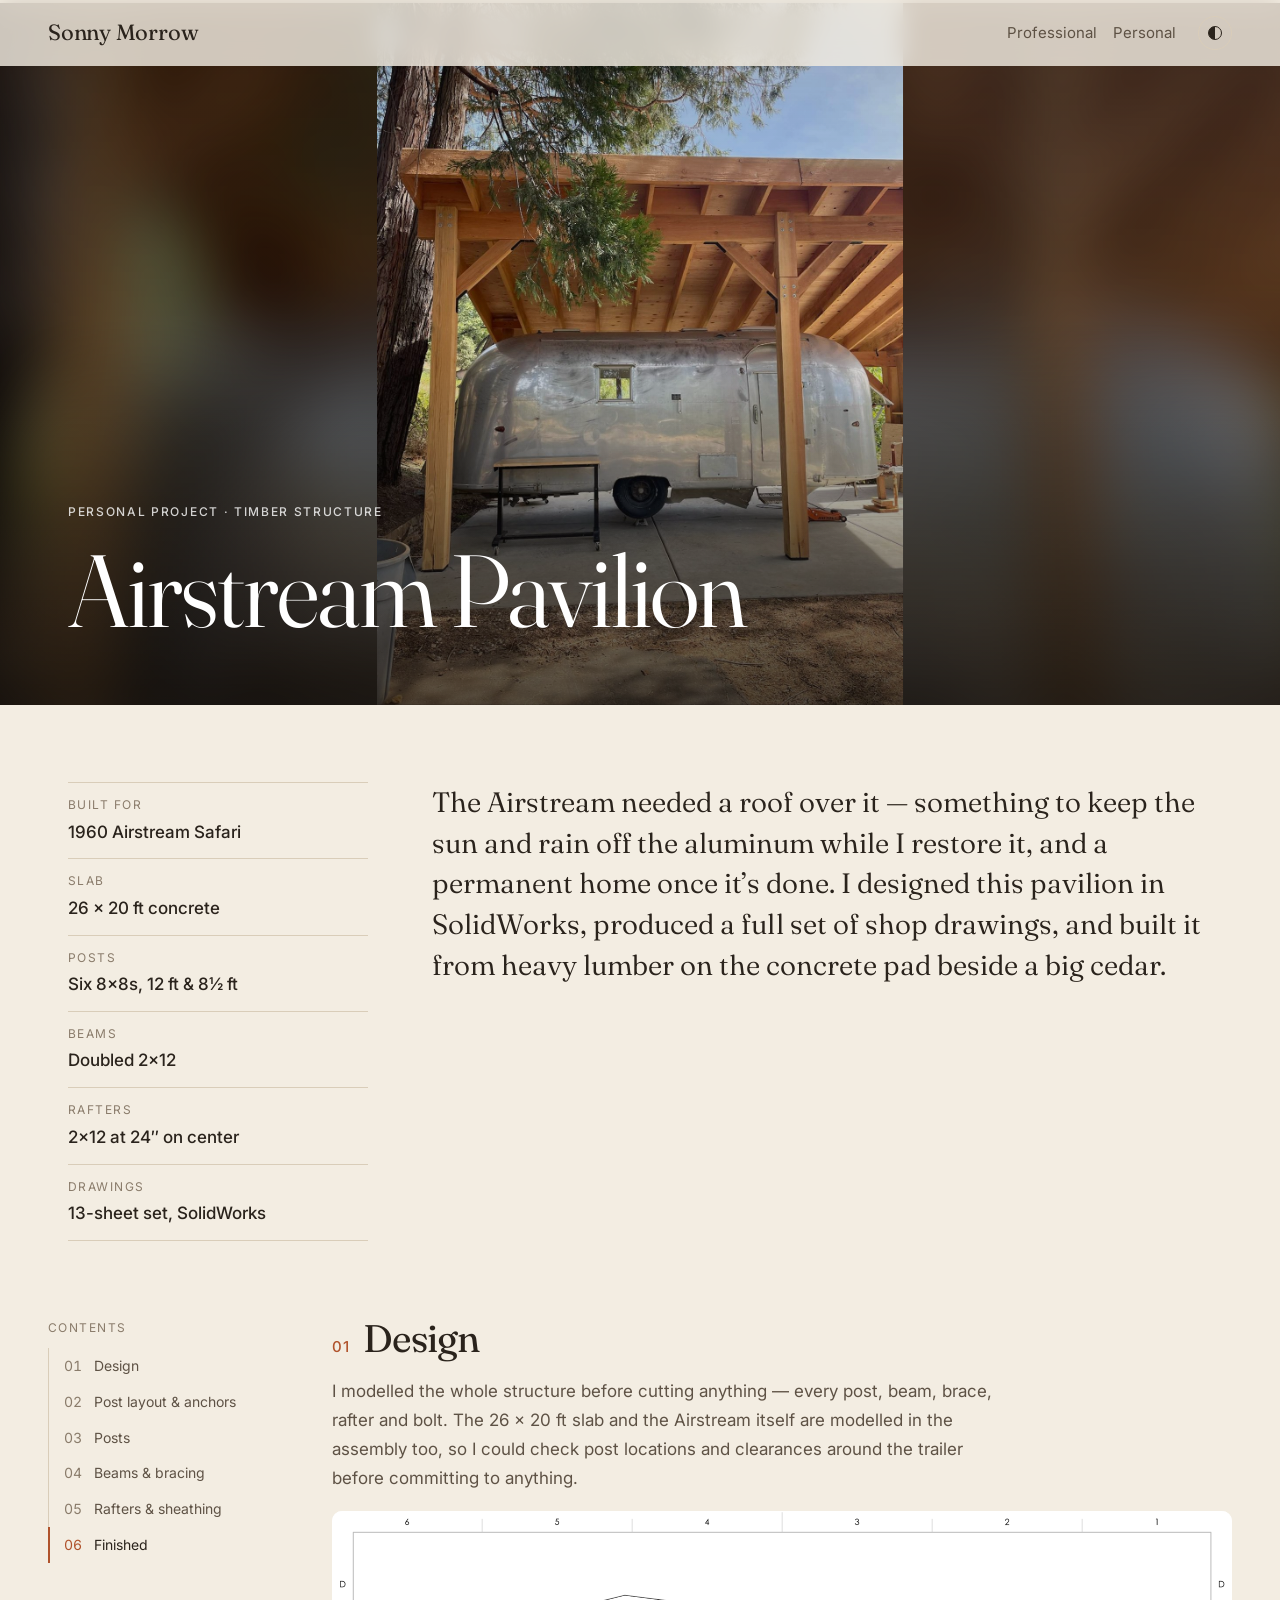
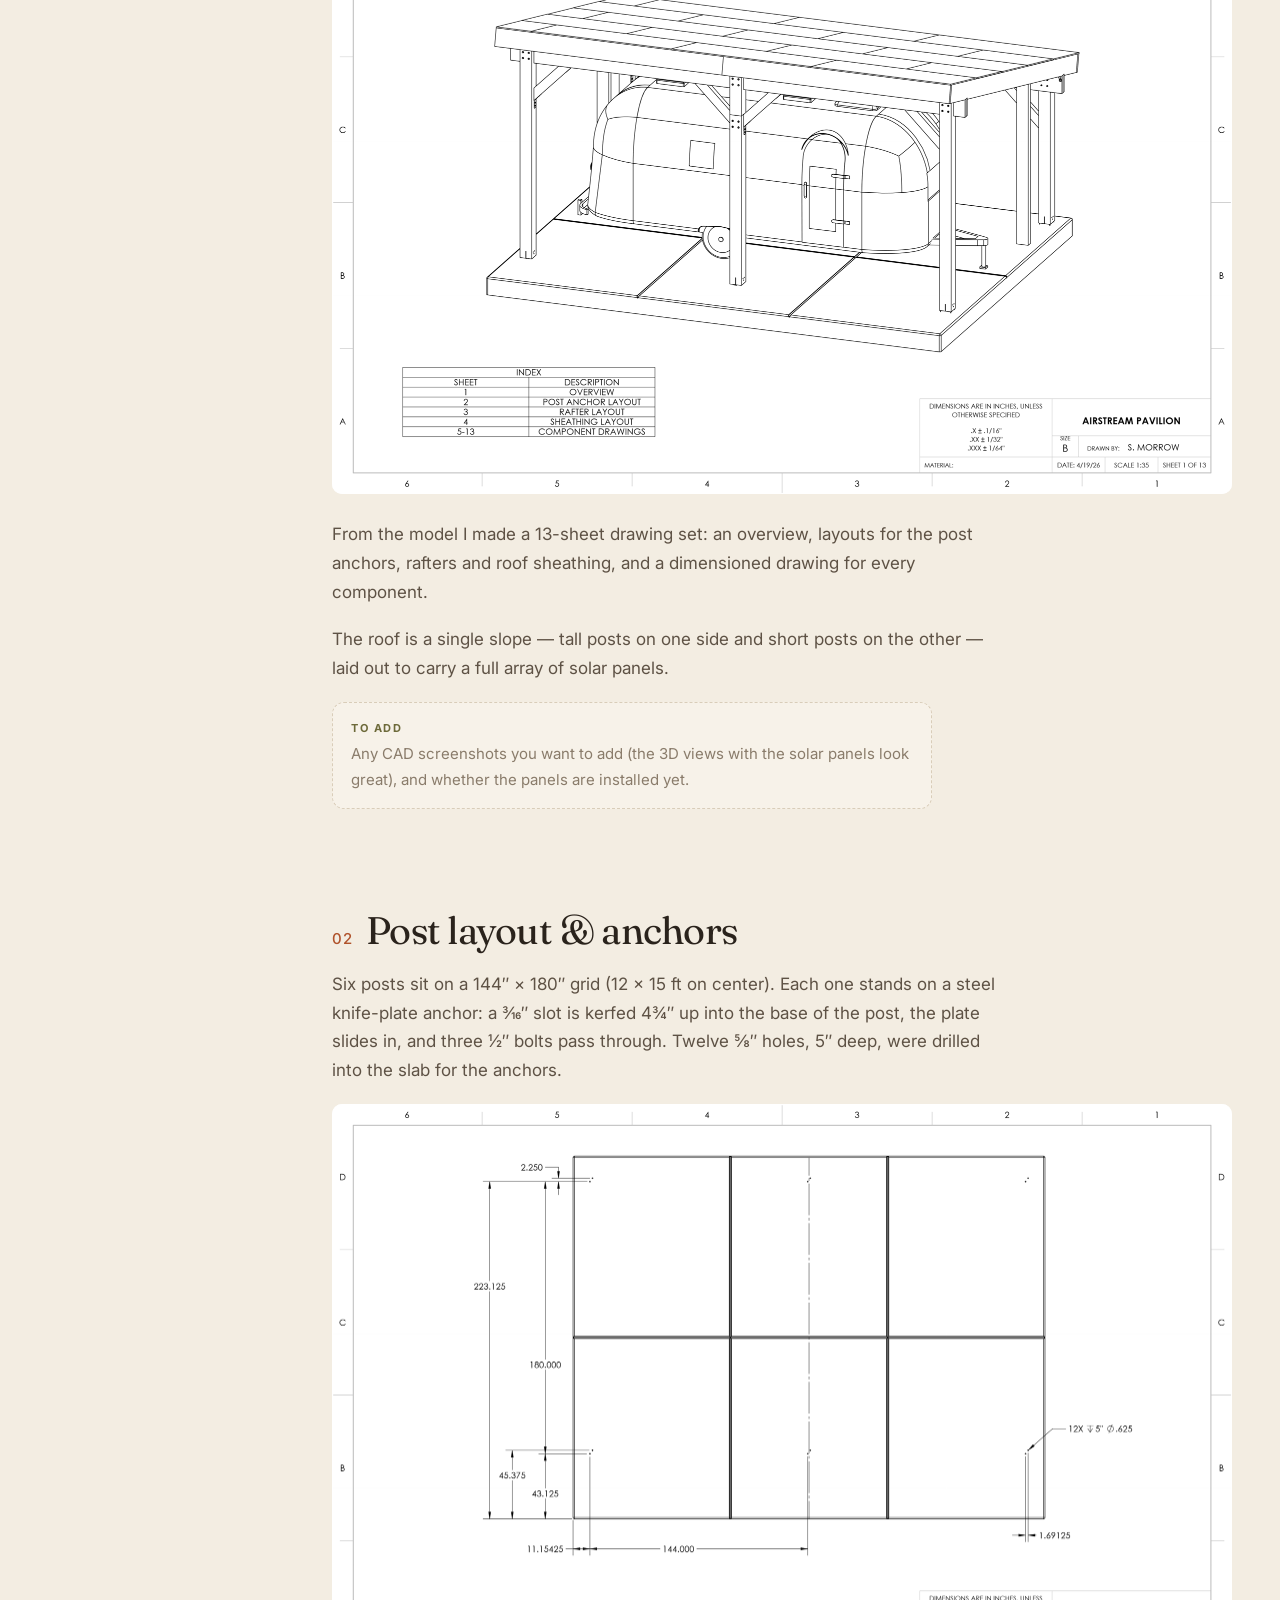
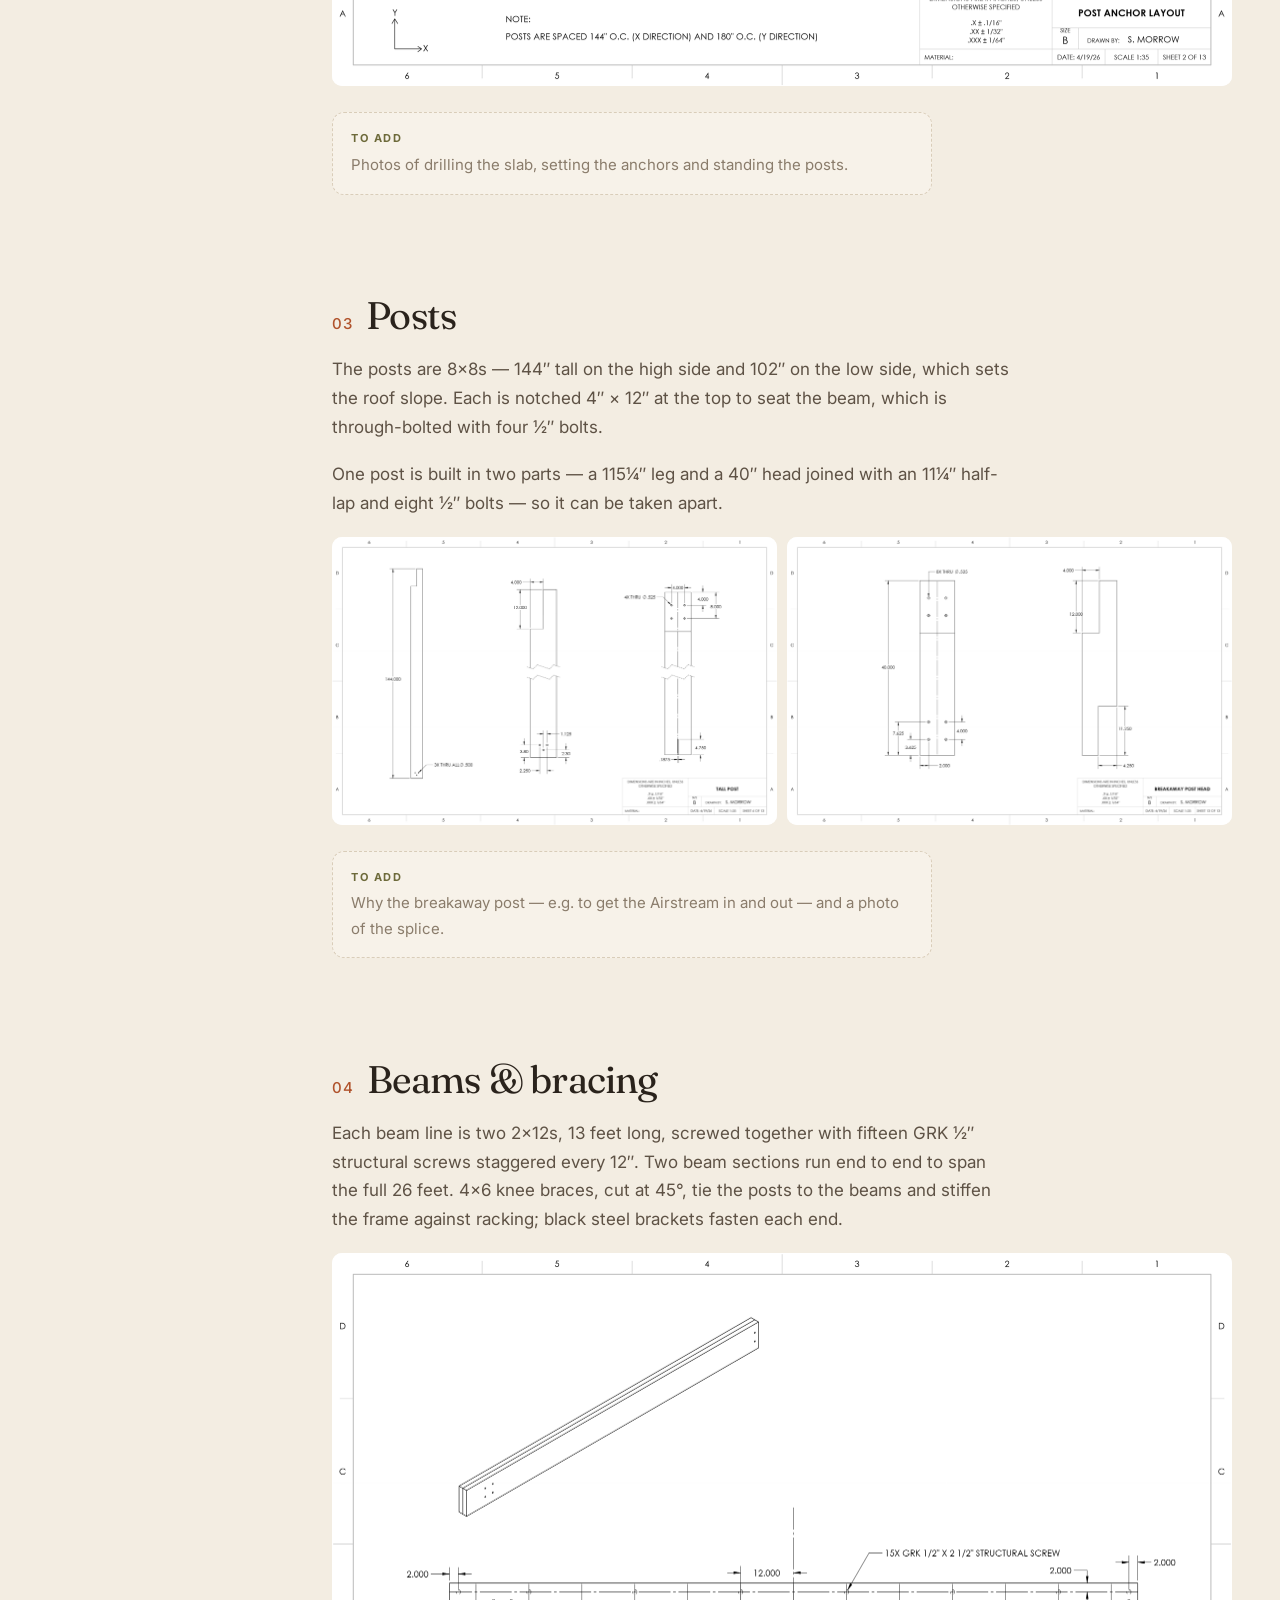
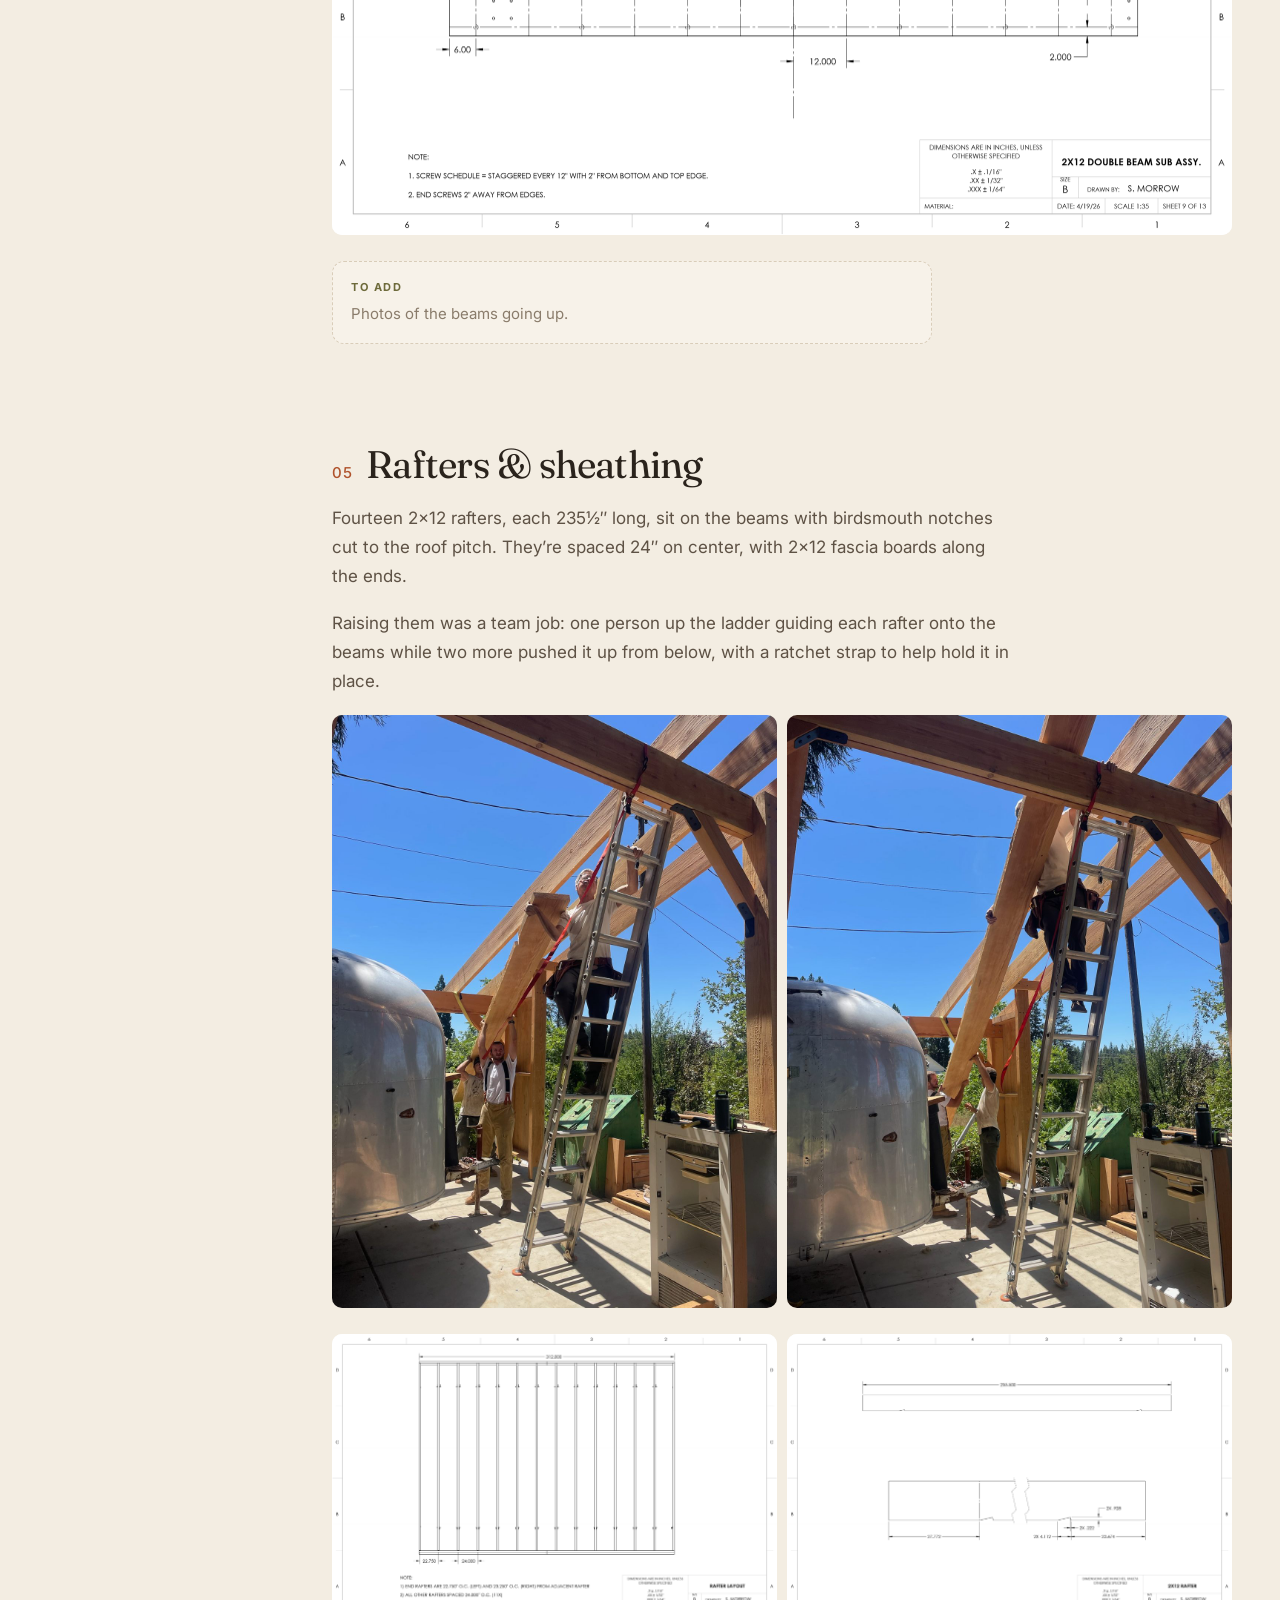
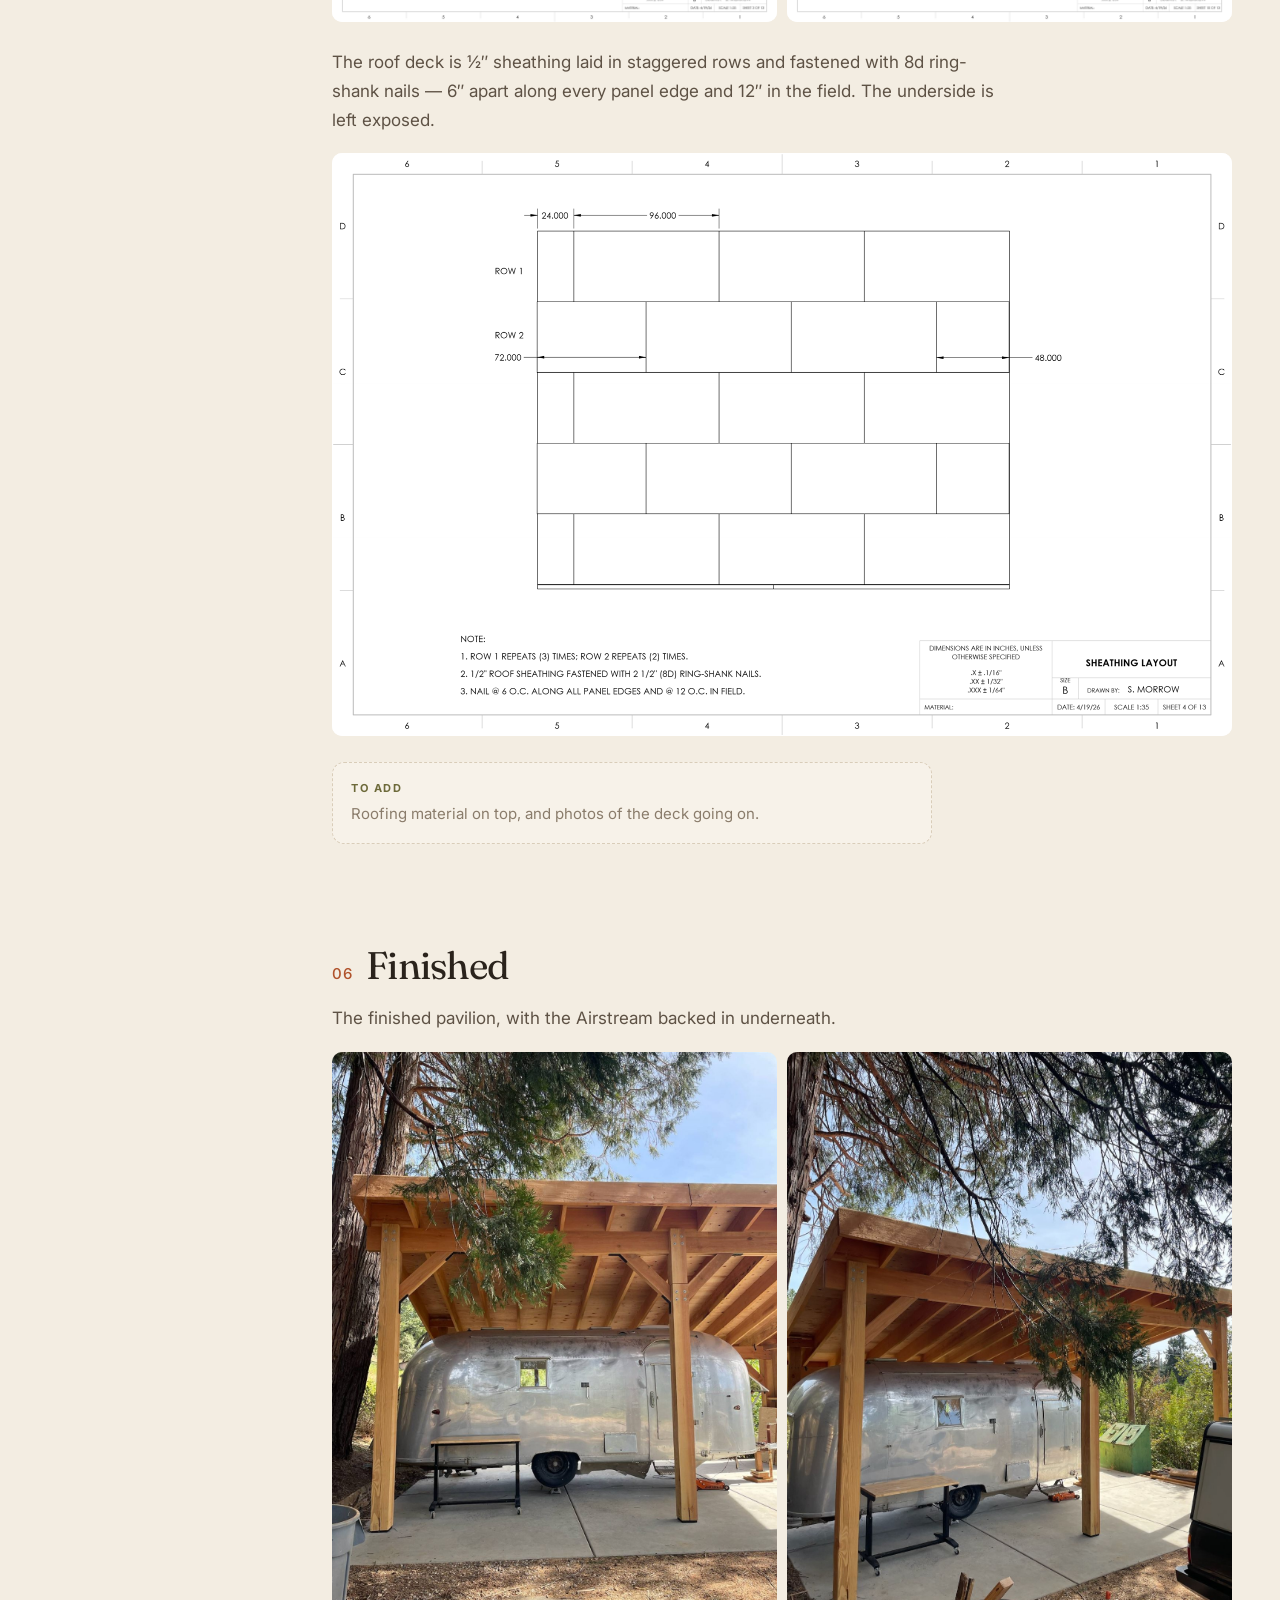
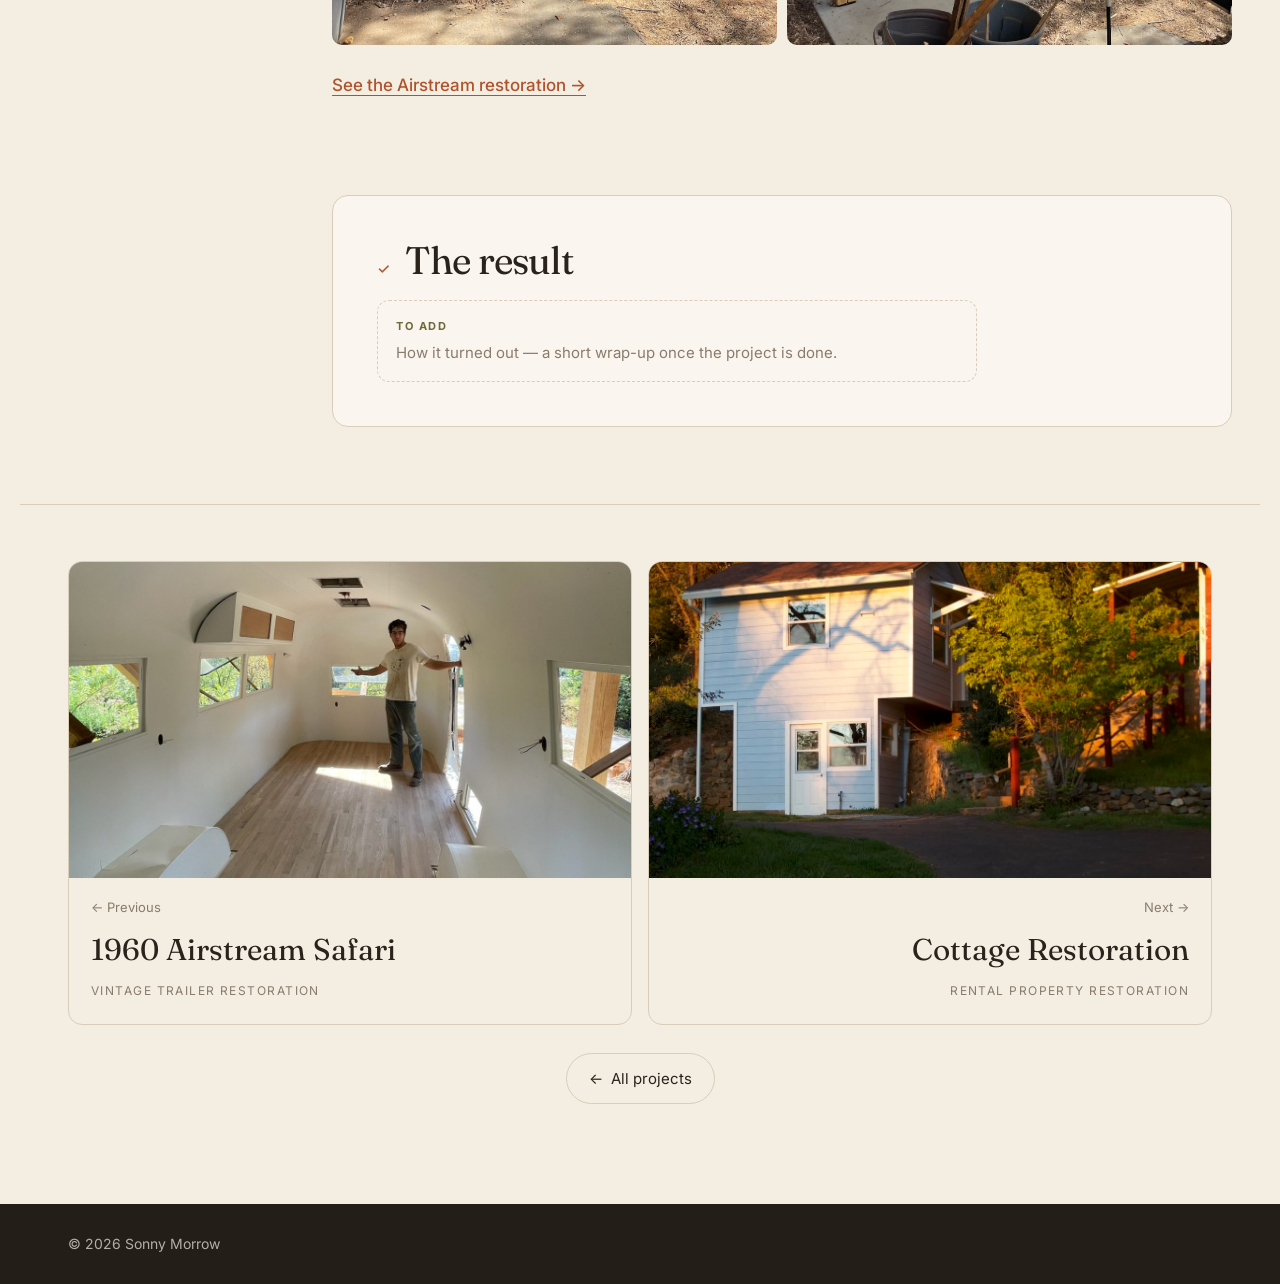
==== commit 895994e5: "Cottage: exterior hero and photos, SolidWorks model renders Co-Authored-By: Claude Opus 5.5 <noreply" ====
--- a/projects/airstream-pavilion/index.html
+++ b/projects/airstream-pavilion/index.html
@@ -99,7 +99,7 @@
 
 <nav class="pager wrap" aria-label="More projects">
   <a href="../../projects/airstream-safari-1960/" class="prev"><div class="pager-img"><img src="../../images/airstream-interior-white-oak-floor.jpeg" width="1200" height="1600" alt="" style="object-position:50% 55%" loading="lazy" decoding="async" sizes="(min-width: 900px) 520px, 100vw"></div><div class="pager-text"><span>← Previous</span><strong>1960 Airstream Safari</strong><em>Vintage trailer restoration</em></div></a>
-  <a href="../../projects/cottage-restoration/" class="next"><div class="pager-img"><div class="ph-empty"><img src="../../assets/favicon.svg" alt="" width="40" height="40"><span>Photos coming soon</span></div></div><div class="pager-text"><span>Next →</span><strong>Cottage Restoration</strong><em>Rental property restoration</em></div></a>
+  <a href="../../projects/cottage-restoration/" class="next"><div class="pager-img"><img src="../../images/cottage-exterior-hero.jpeg" width="1139" height="1016" alt="" loading="lazy" decoding="async" sizes="(min-width: 900px) 520px, 100vw"></div><div class="pager-text"><span>Next →</span><strong>Cottage Restoration</strong><em>Rental property restoration</em></div></a>
   <a class="pager-home" href="../../#work"><span aria-hidden="true">←</span> All projects</a>
 </nav>
 </main>
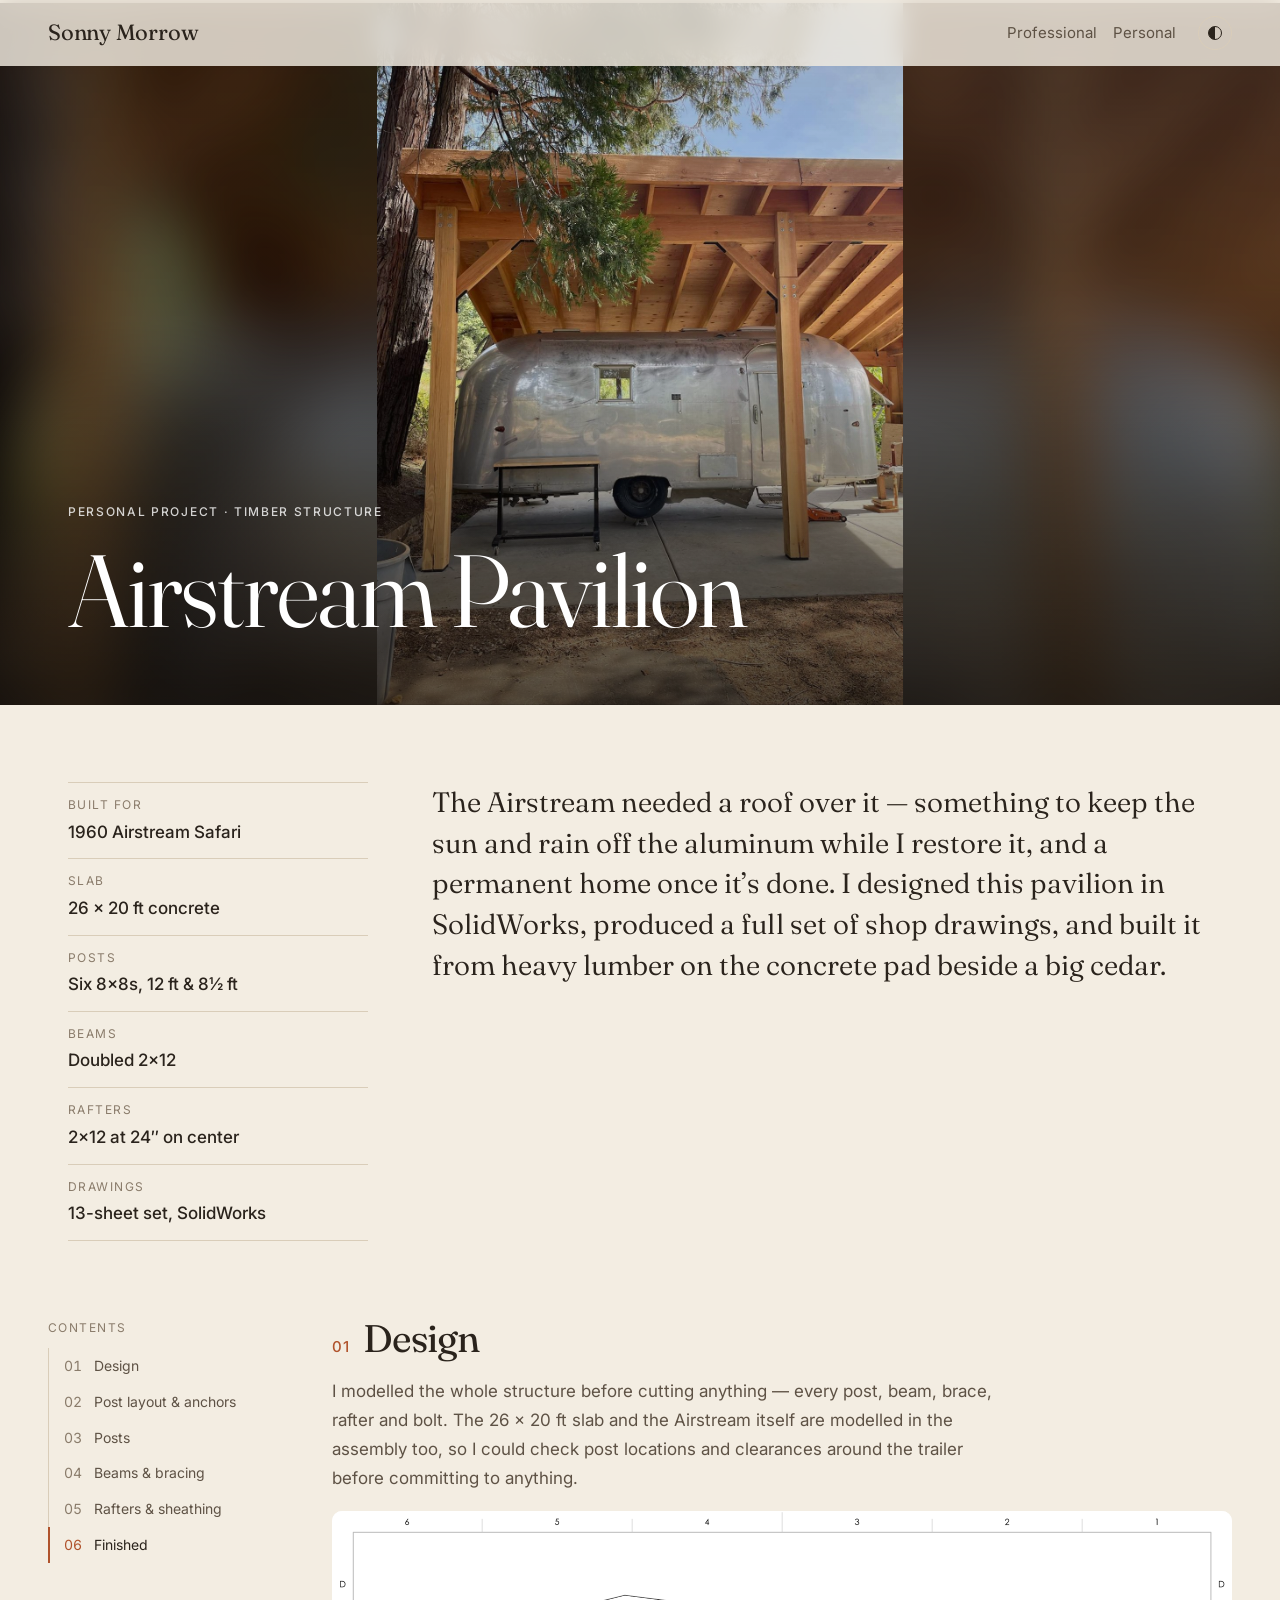
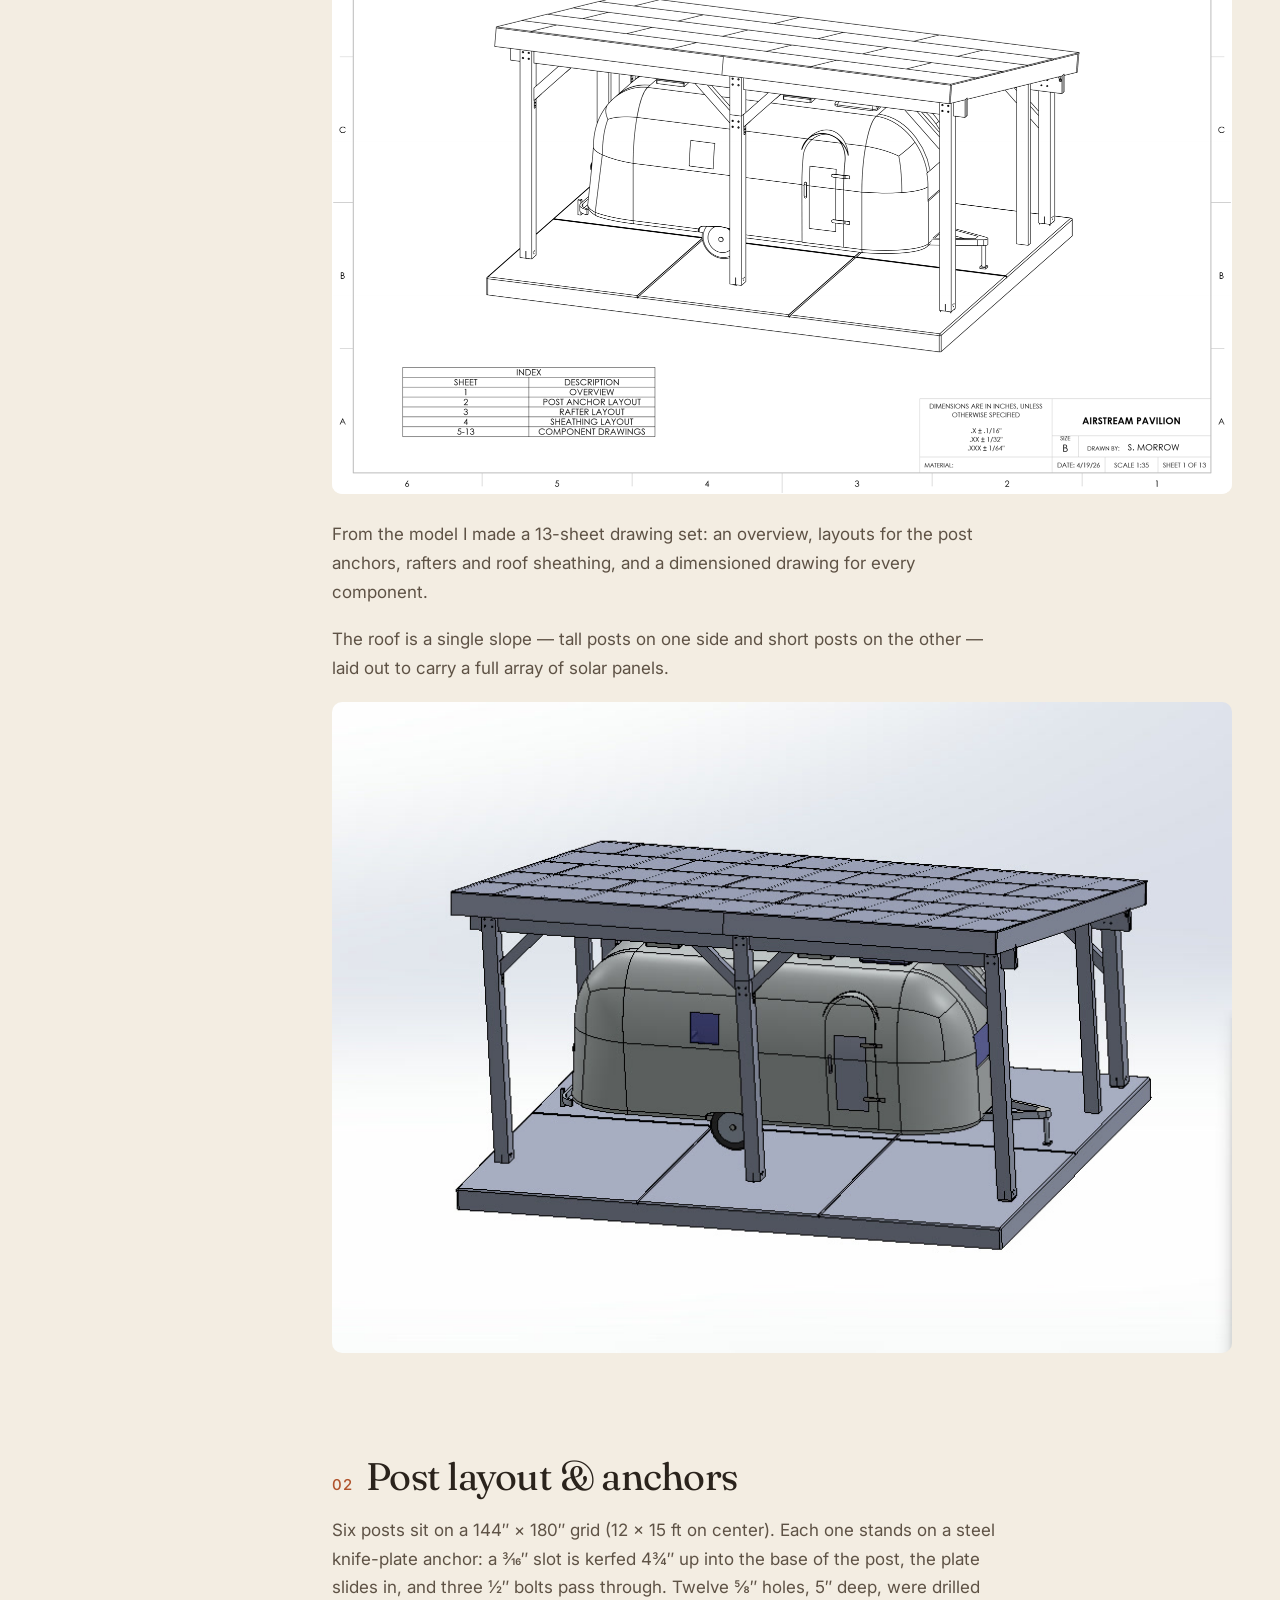
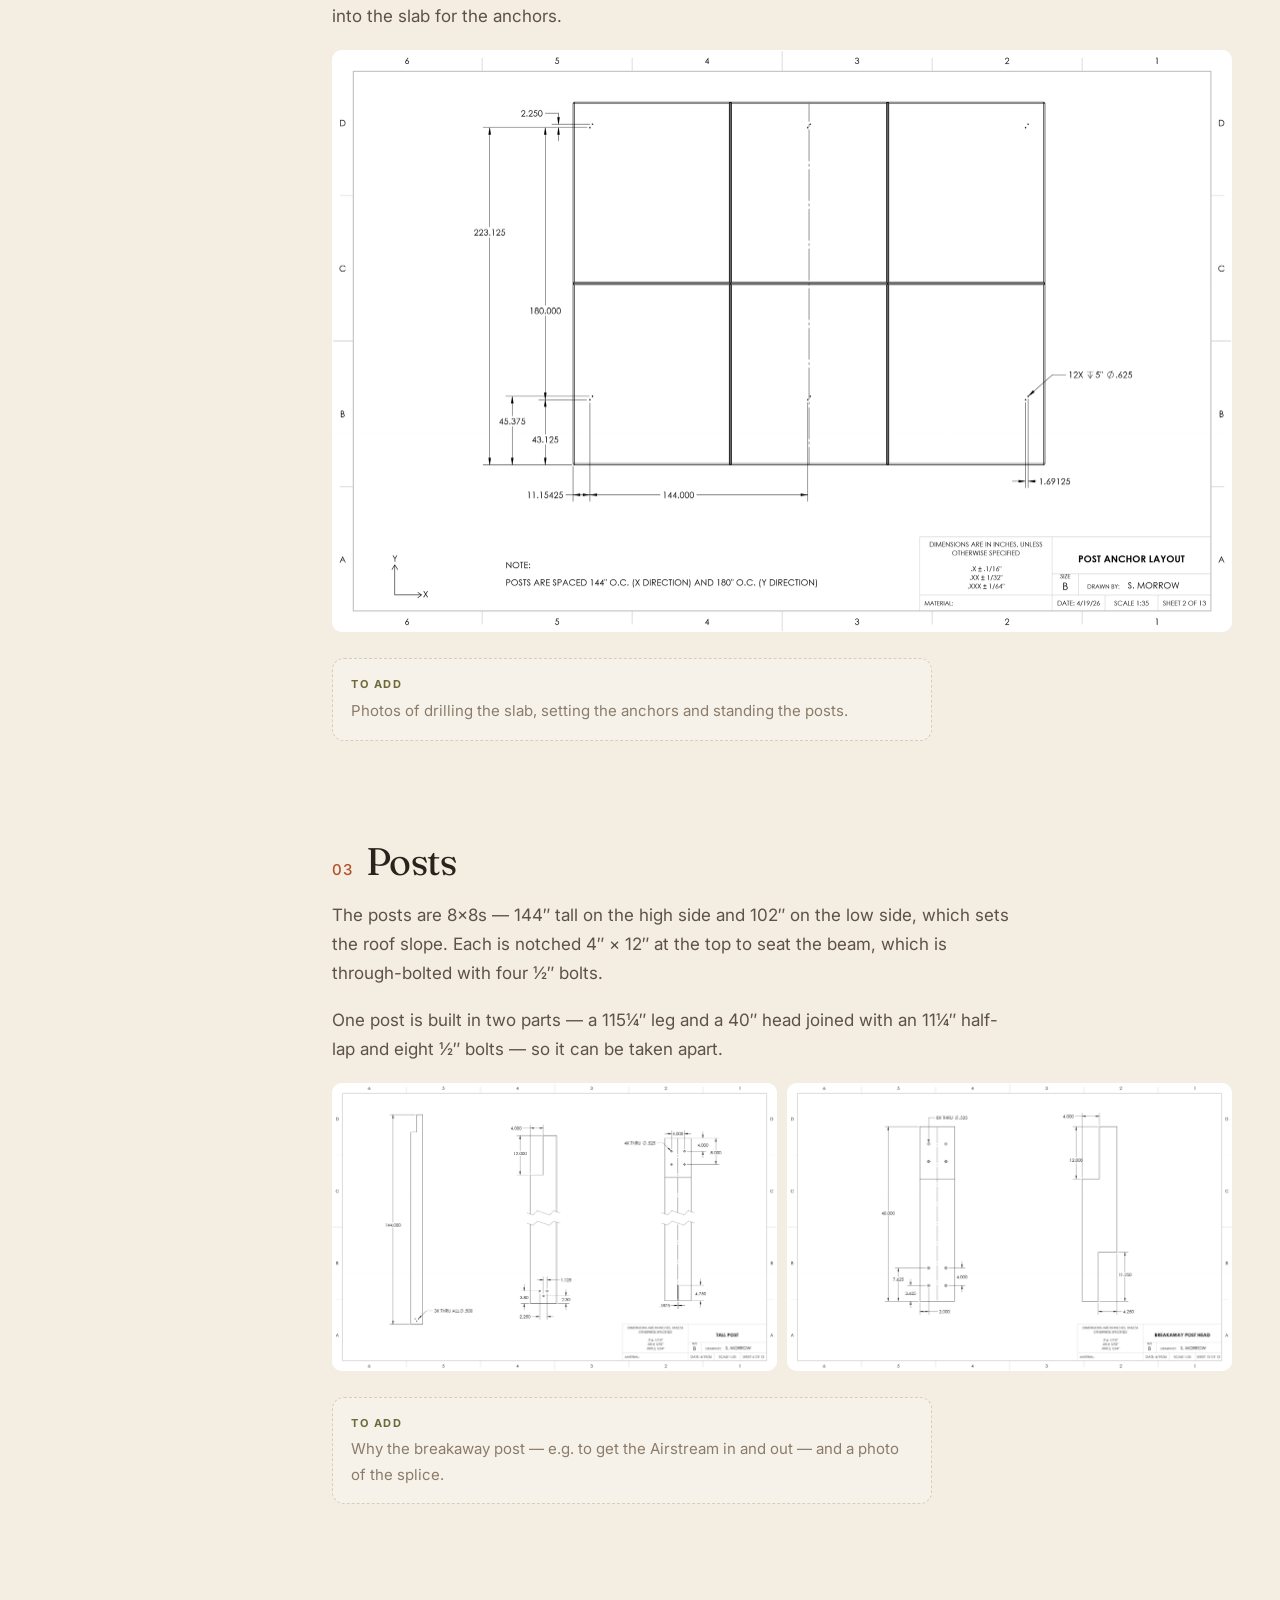
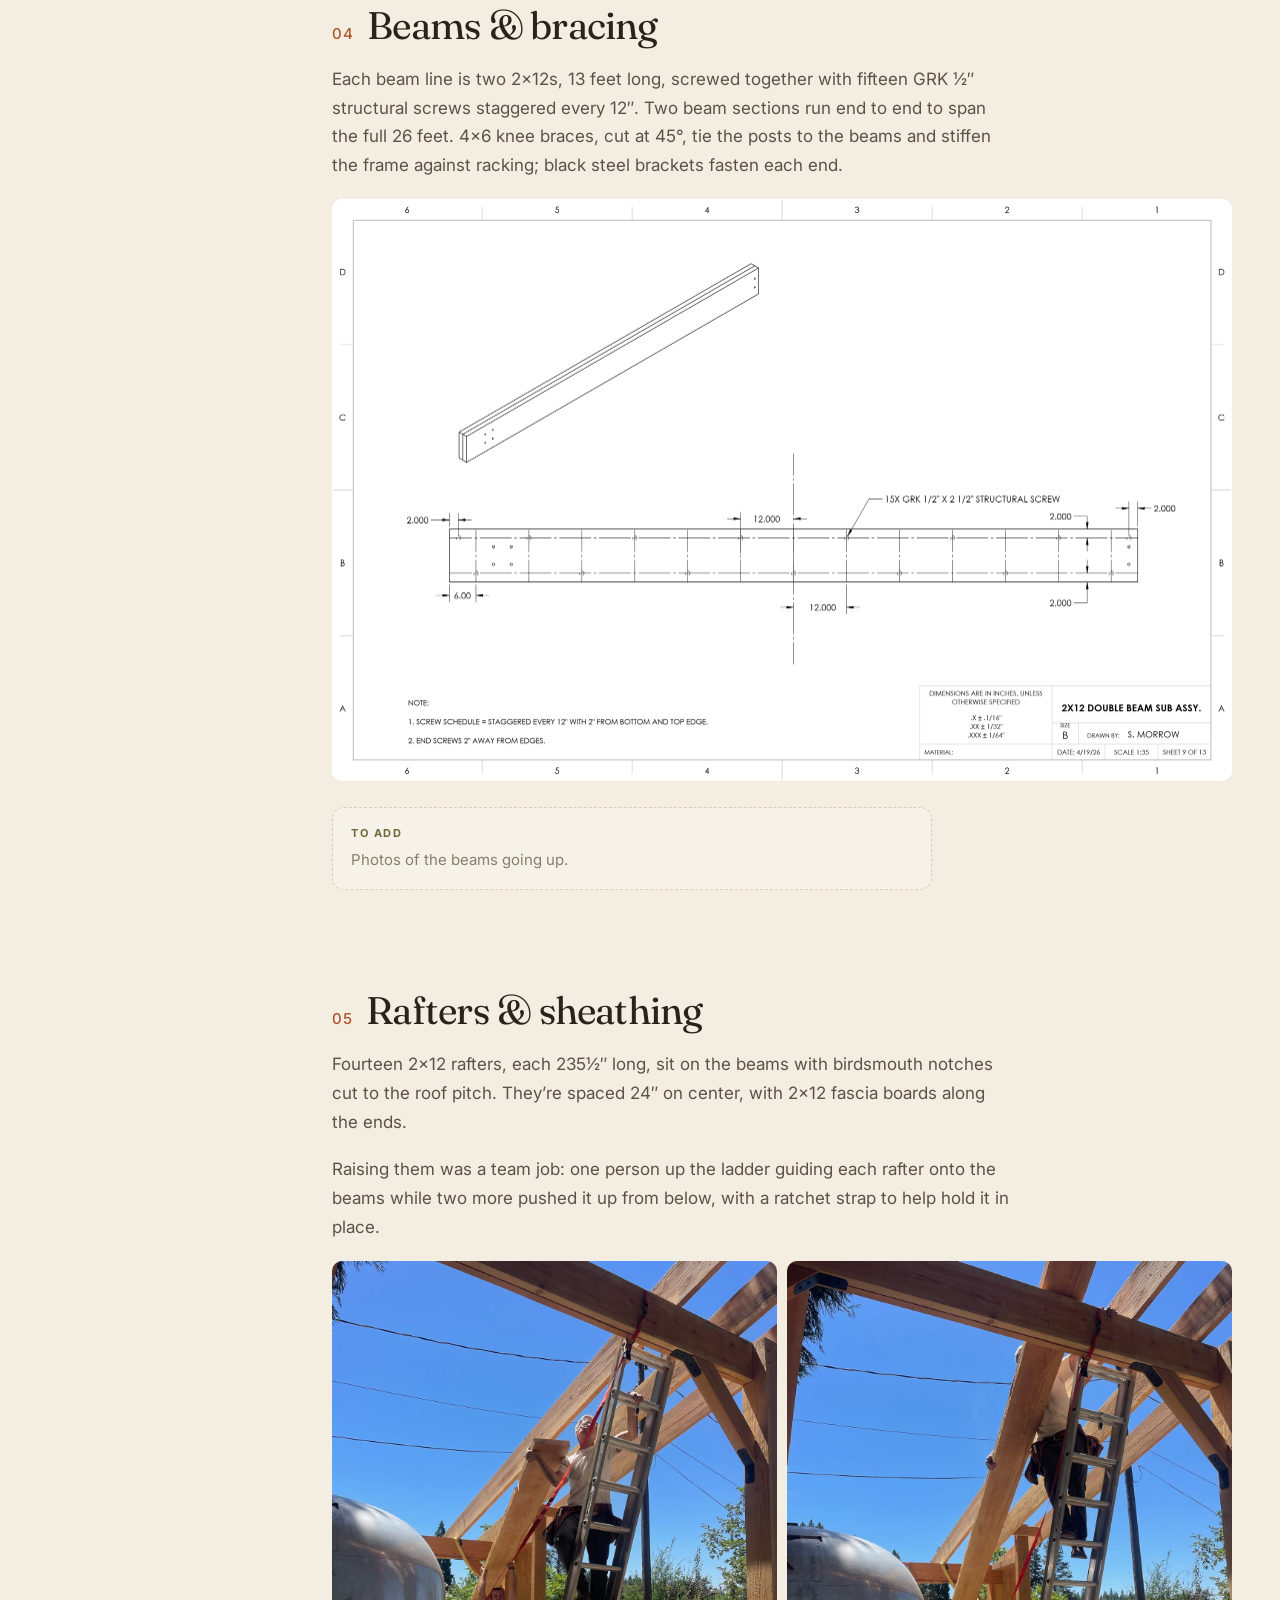
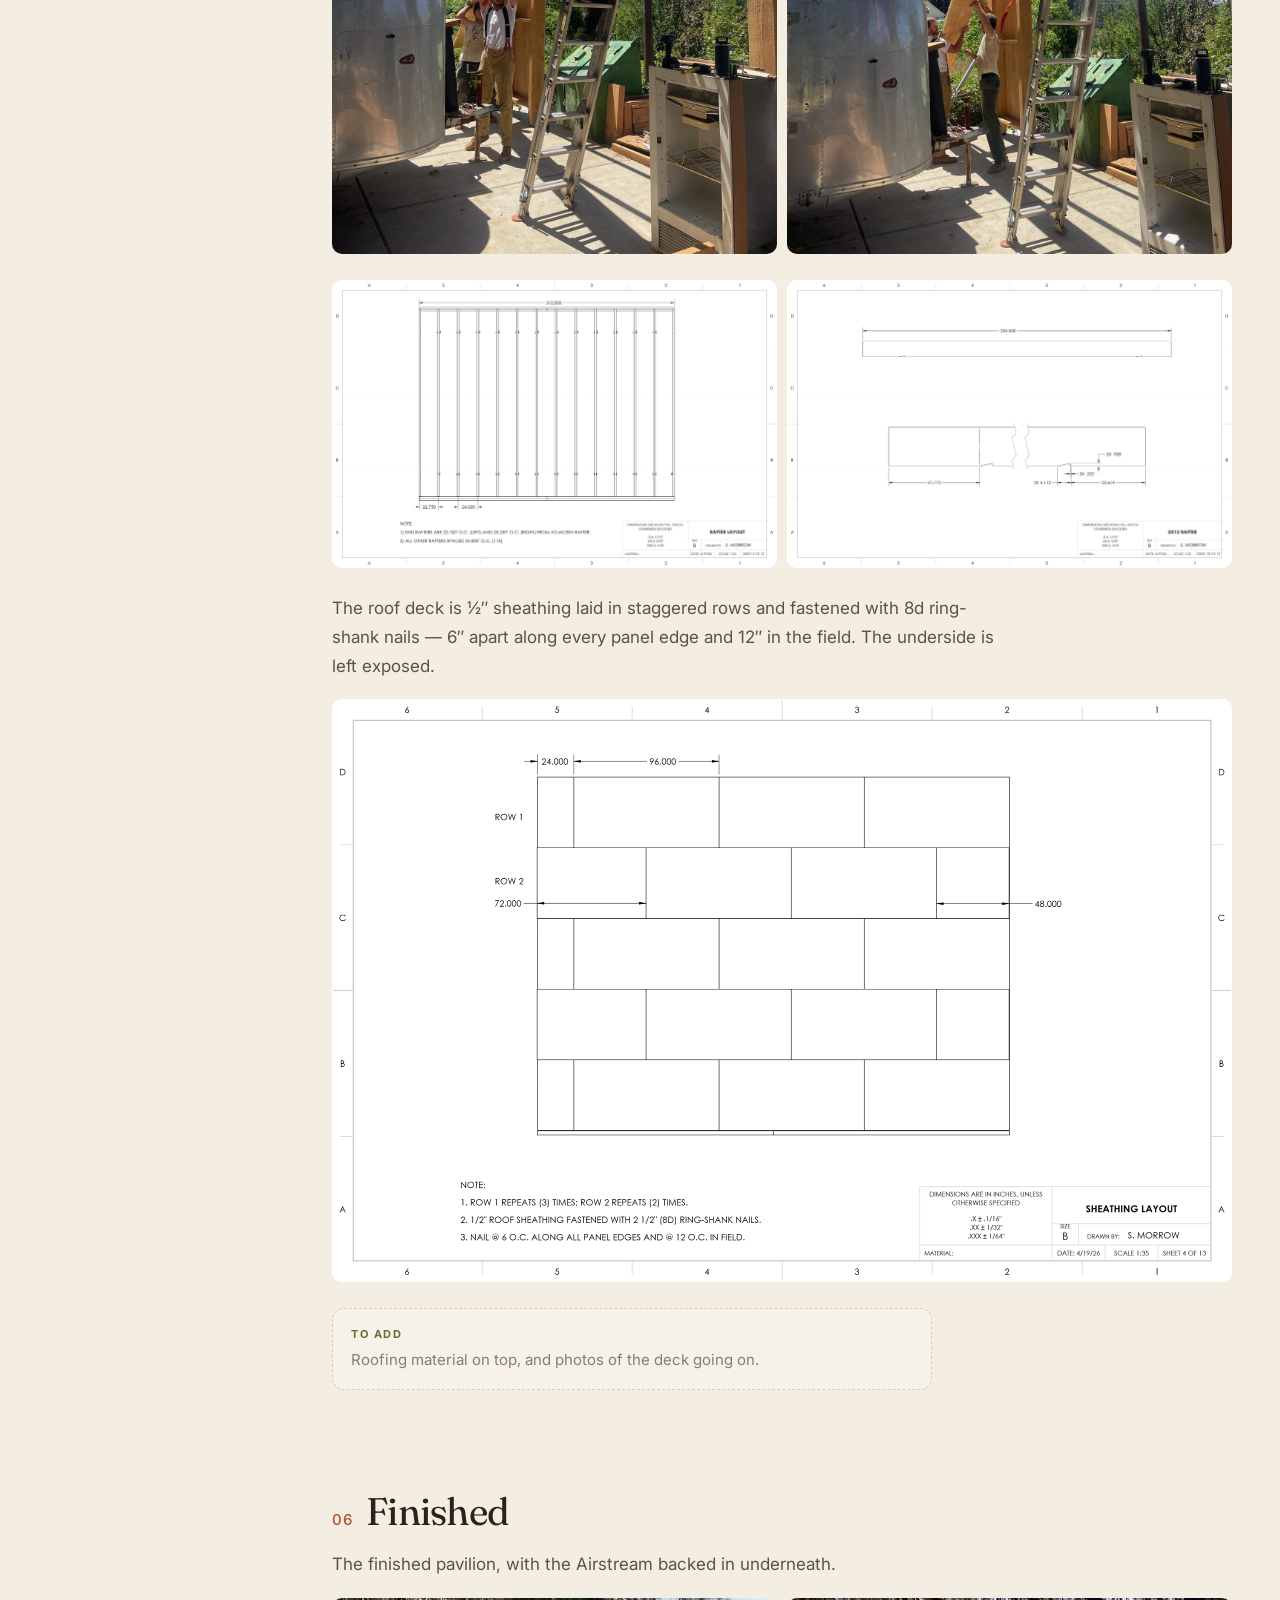
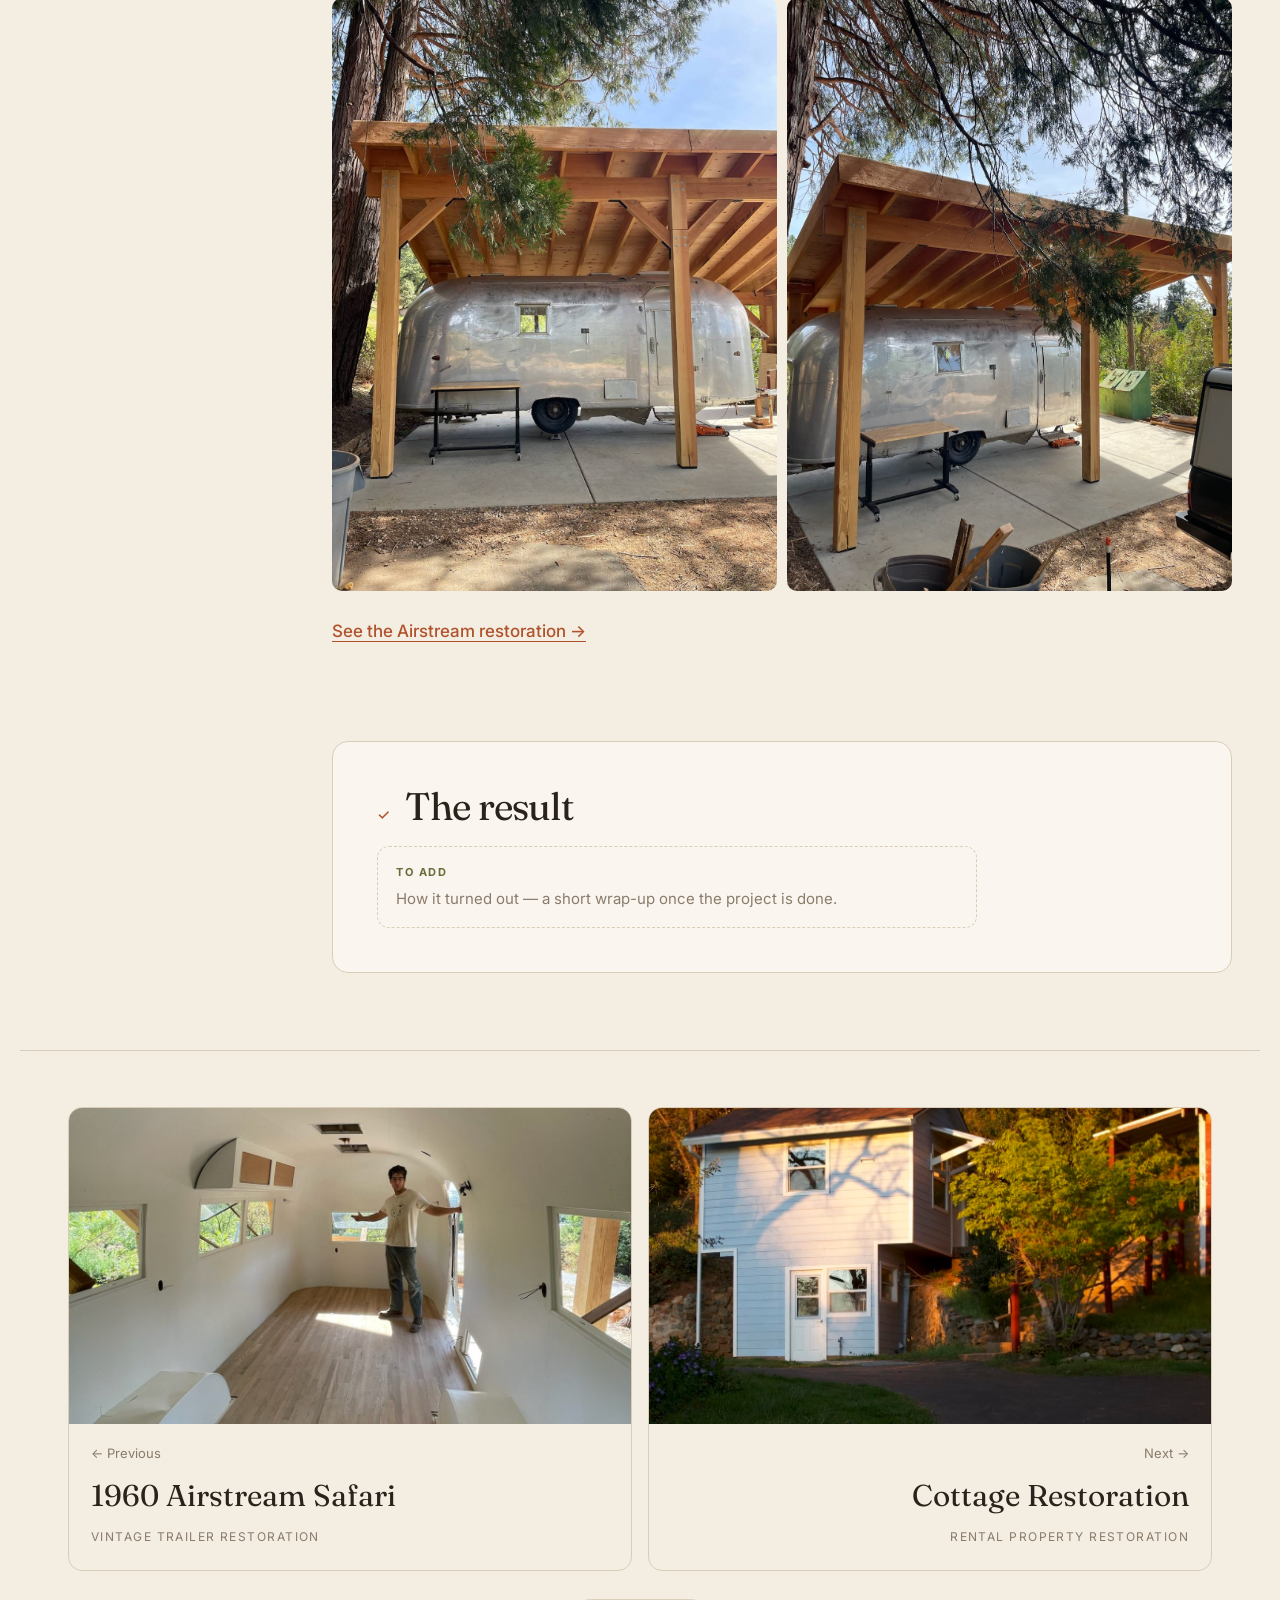
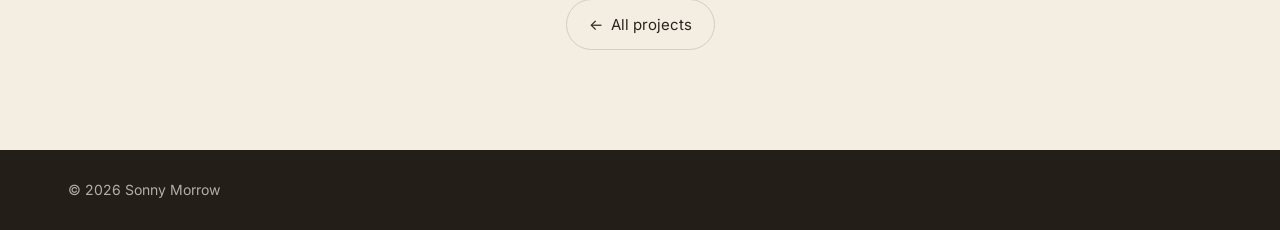
==== commit 13cef4ff: "Add SolidWorks views: cottage model, Shigley front view, pavilion with Airstream Co-Authored-By: Cla" ====
--- a/projects/airstream-pavilion/index.html
+++ b/projects/airstream-pavilion/index.html
@@ -50,7 +50,7 @@
       <div class="gallery g1"><div class="grow"><div class="gi" style="--r:1.5451"><a class="ph" href="../../images/pavilion-dwg-overview.png" data-lb><img src="../../images/pavilion-dwg-overview.png" width="1800" height="1165" alt="" loading="lazy" decoding="async" sizes="(min-width: 900px) 860px, 100vw"></a></div></div></div>
       <p>From the model I made a 13-sheet drawing set: an overview, layouts for the post anchors, rafters and roof sheathing, and a dimensioned drawing for every component.</p>
       <p>The roof is a single slope — tall posts on one side and short posts on the other — laid out to carry a full array of solar panels.</p>
-      <div class="todo"><strong>To add</strong>Any CAD screenshots you want to add (the 3D views with the solar panels look great), and whether the panels are installed yet.</div>
+      <div class="gallery g1"><div class="grow"><div class="gi" style="--r:1.3810"><a class="ph" href="../../images/pavilion-cad-with-airstream.jpeg" data-lb><img src="../../images/pavilion-cad-with-airstream.jpeg" width="888" height="643" alt="" loading="lazy" decoding="async" sizes="(min-width: 900px) 860px, 100vw"></a></div></div></div>
     </section>
     <section class="chapter reveal" id="ch-2">
       <h2><span class="ch-num">02</span>Post layout &amp; anchors</h2>
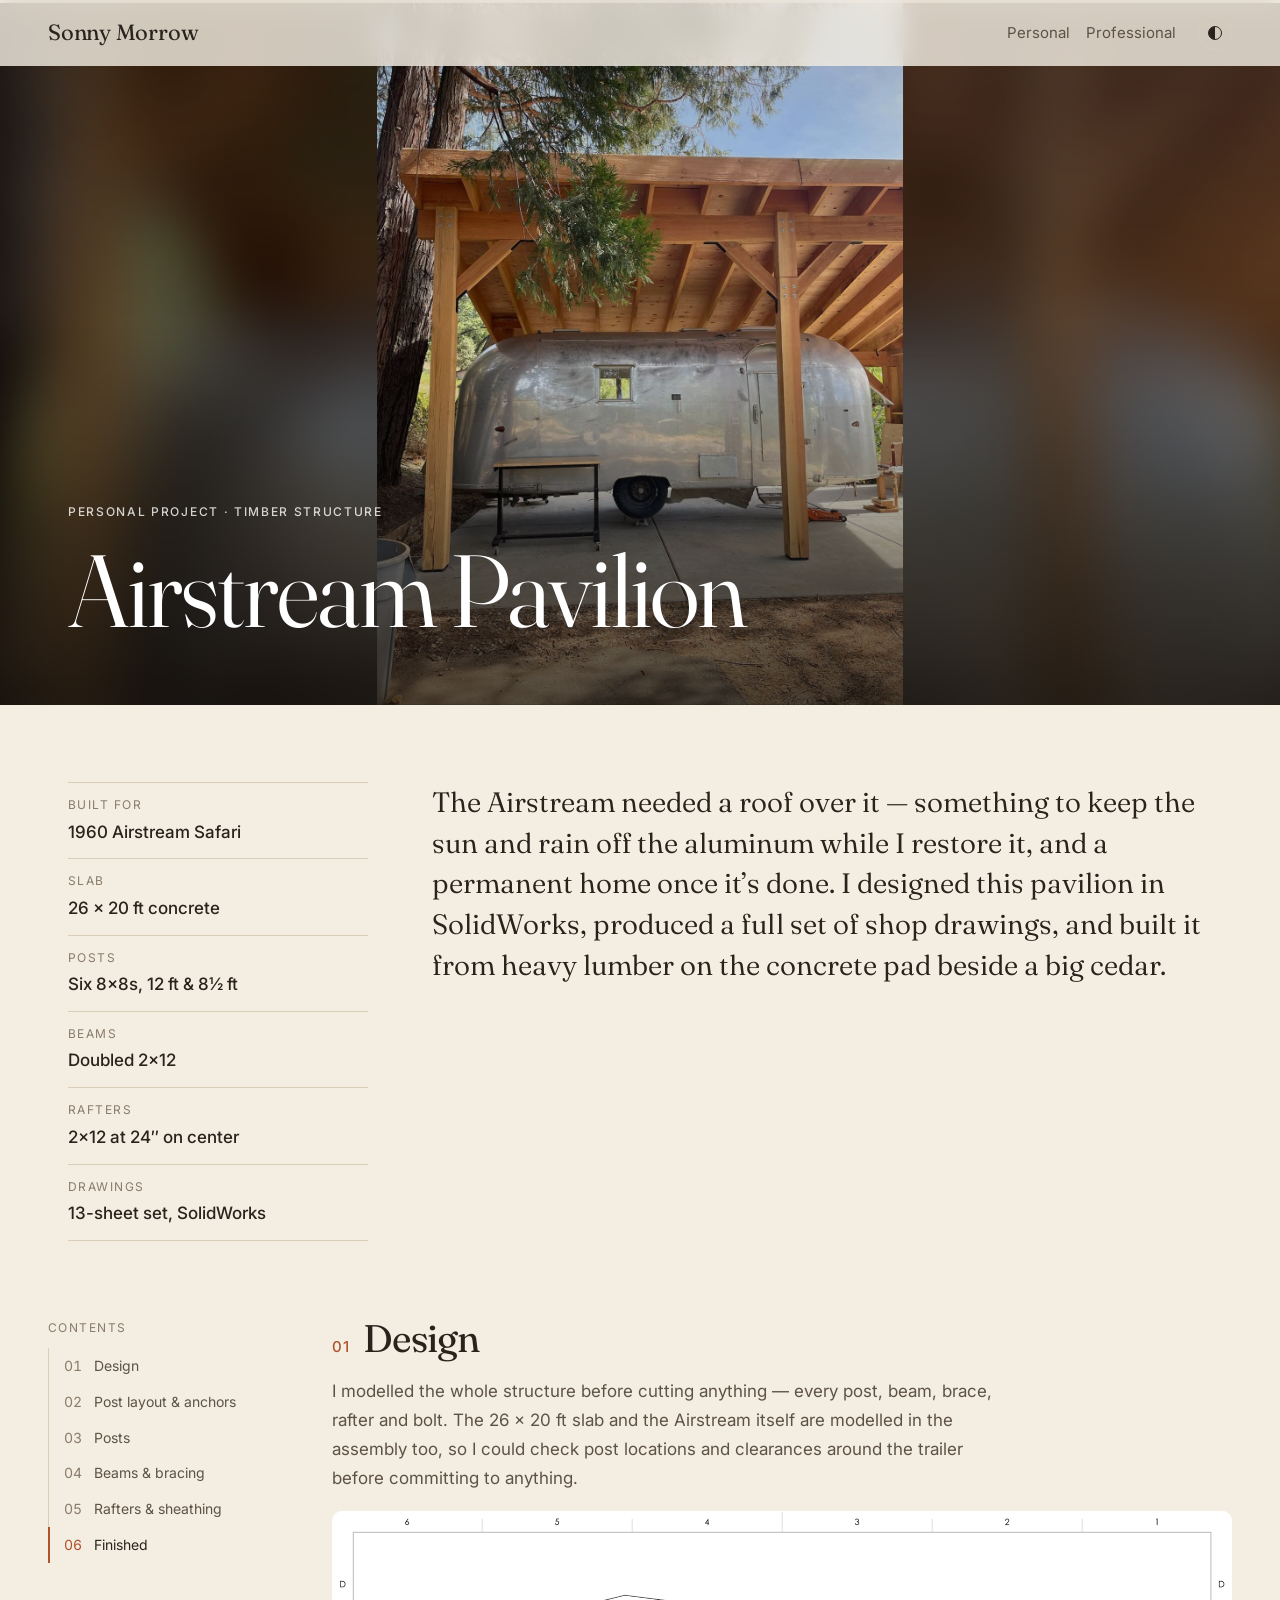
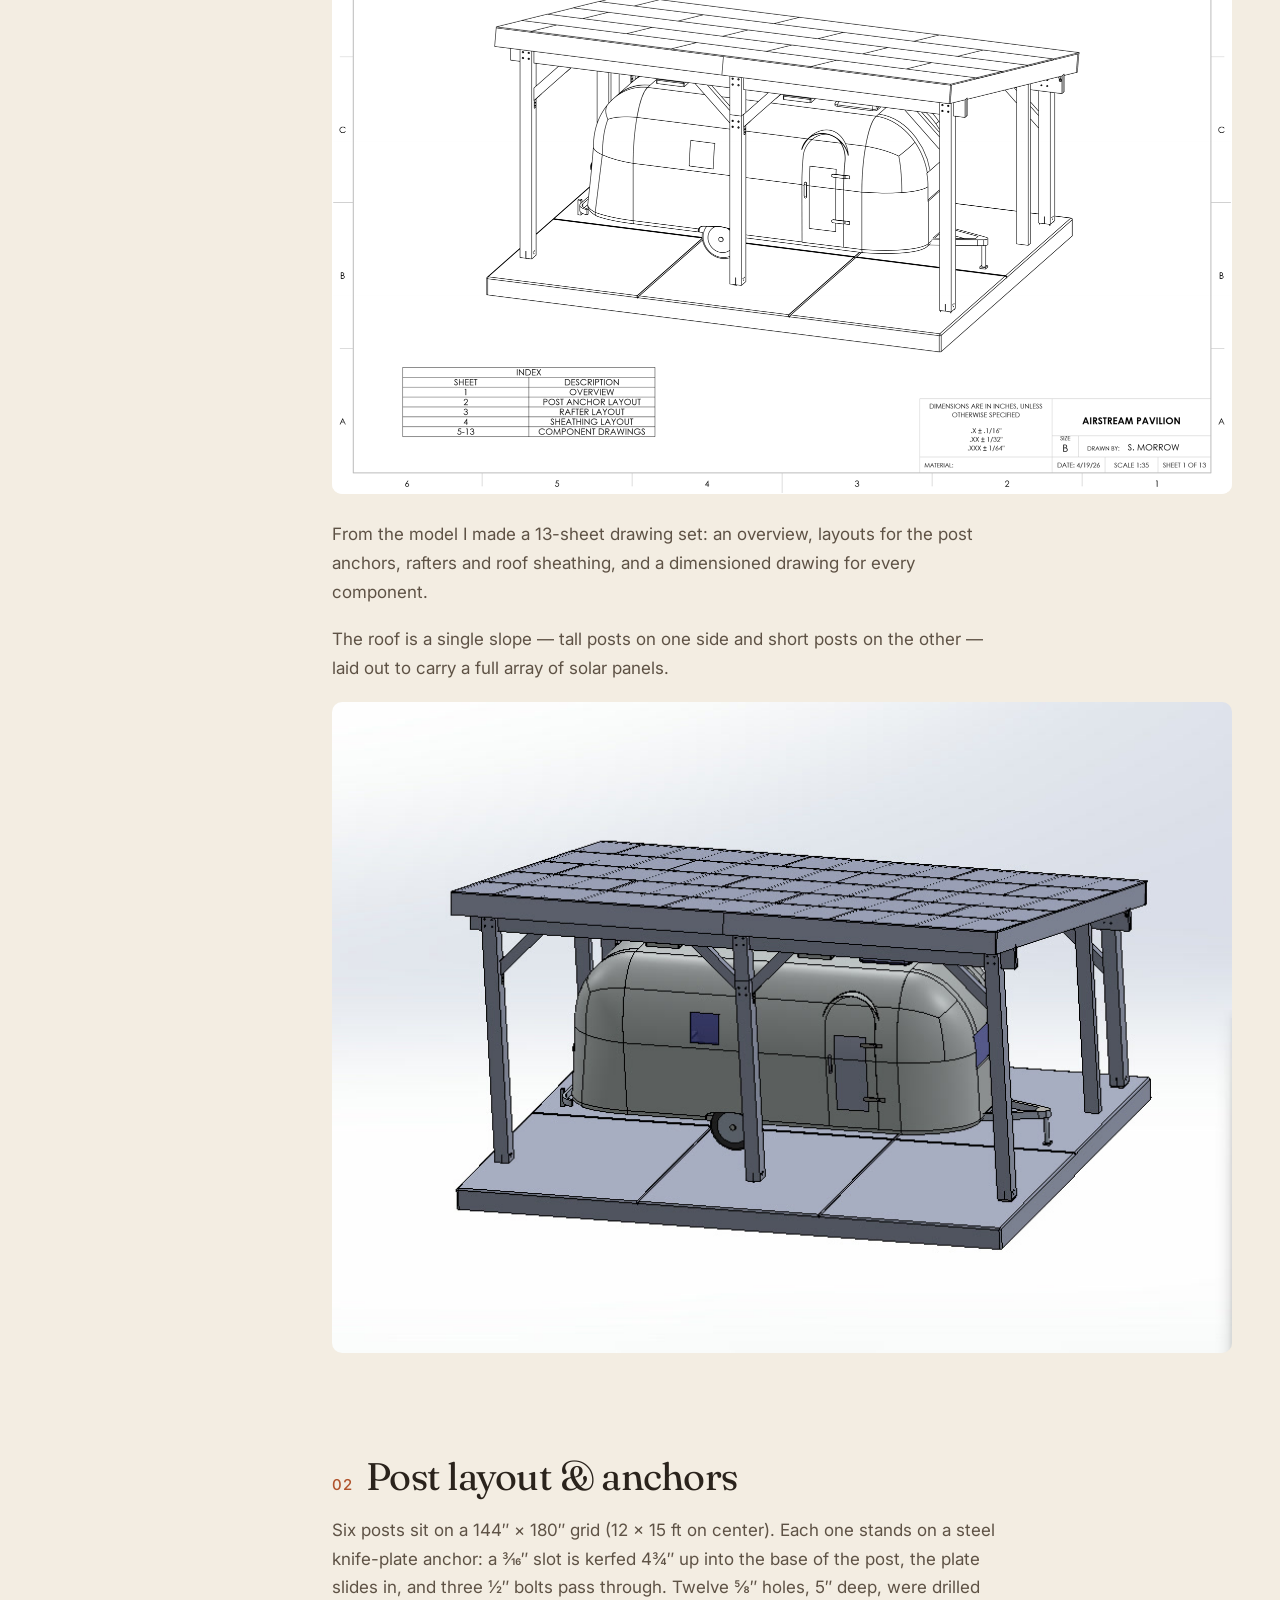
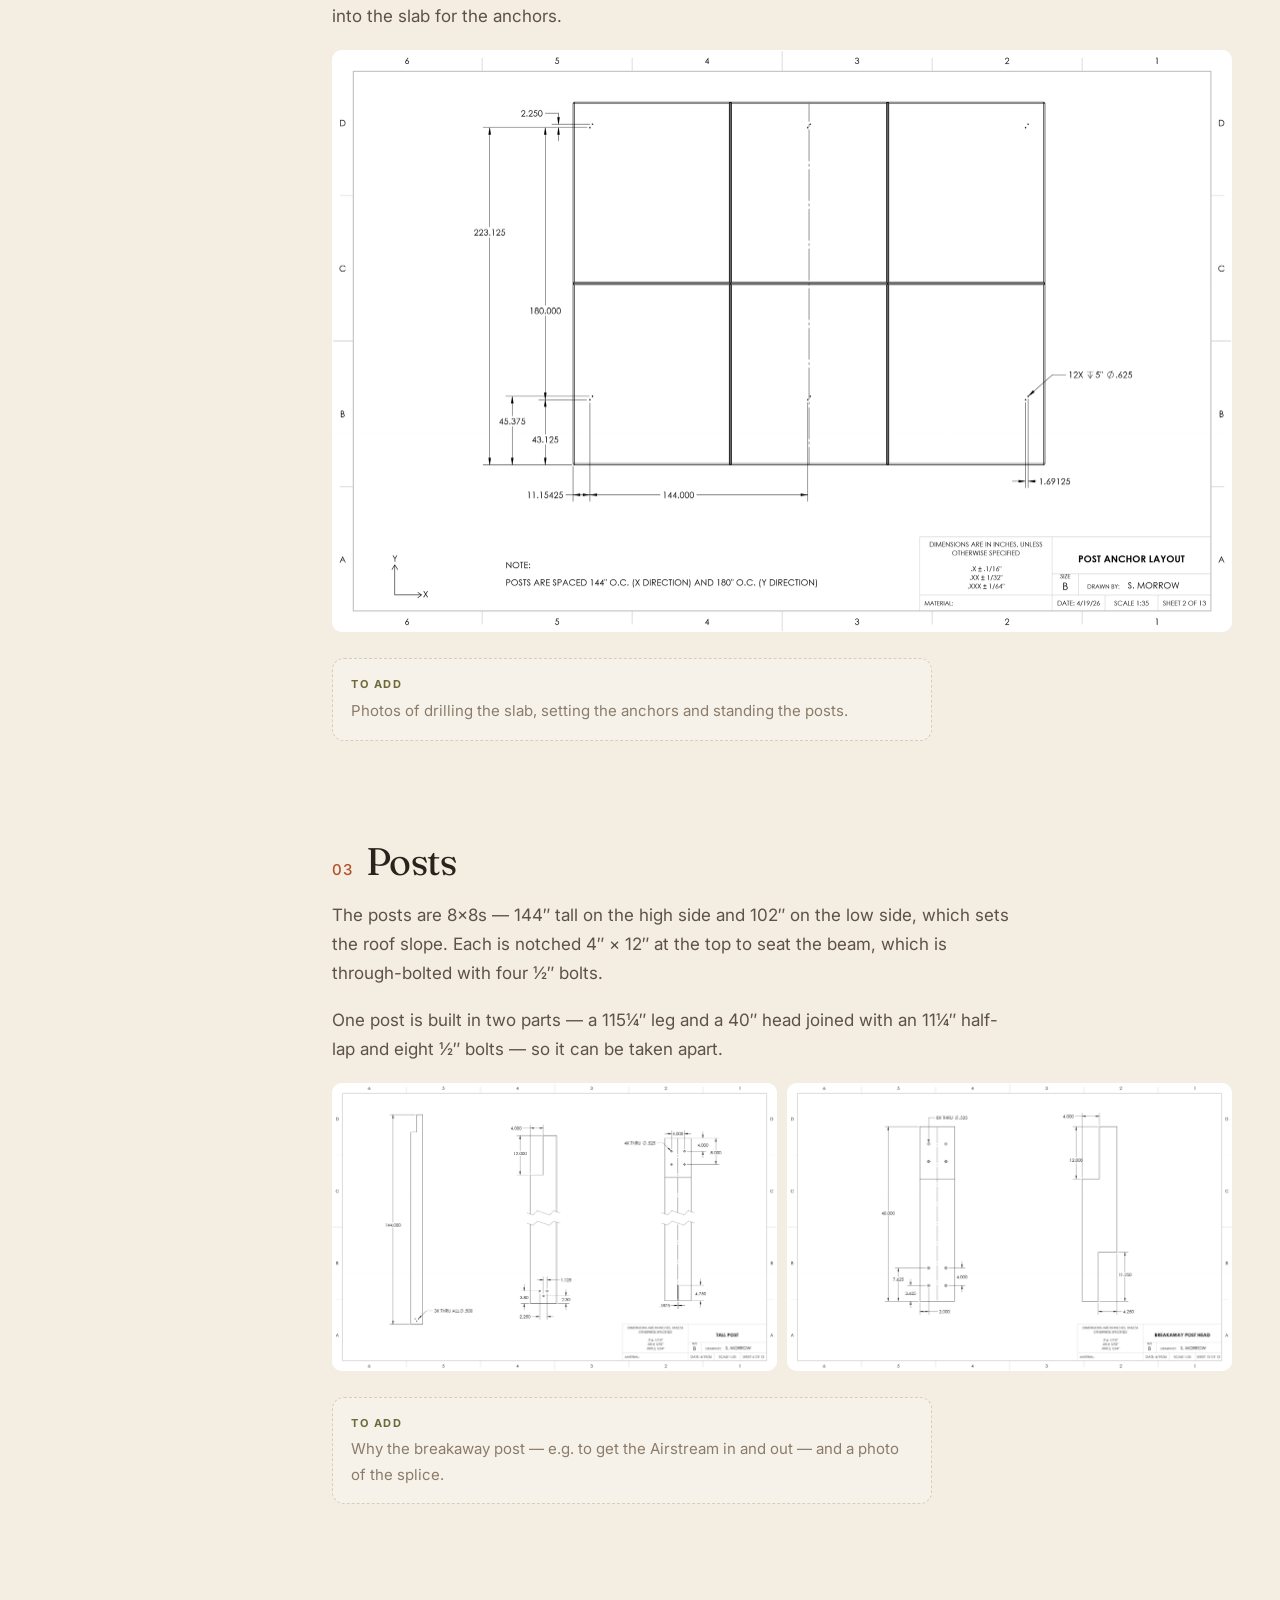
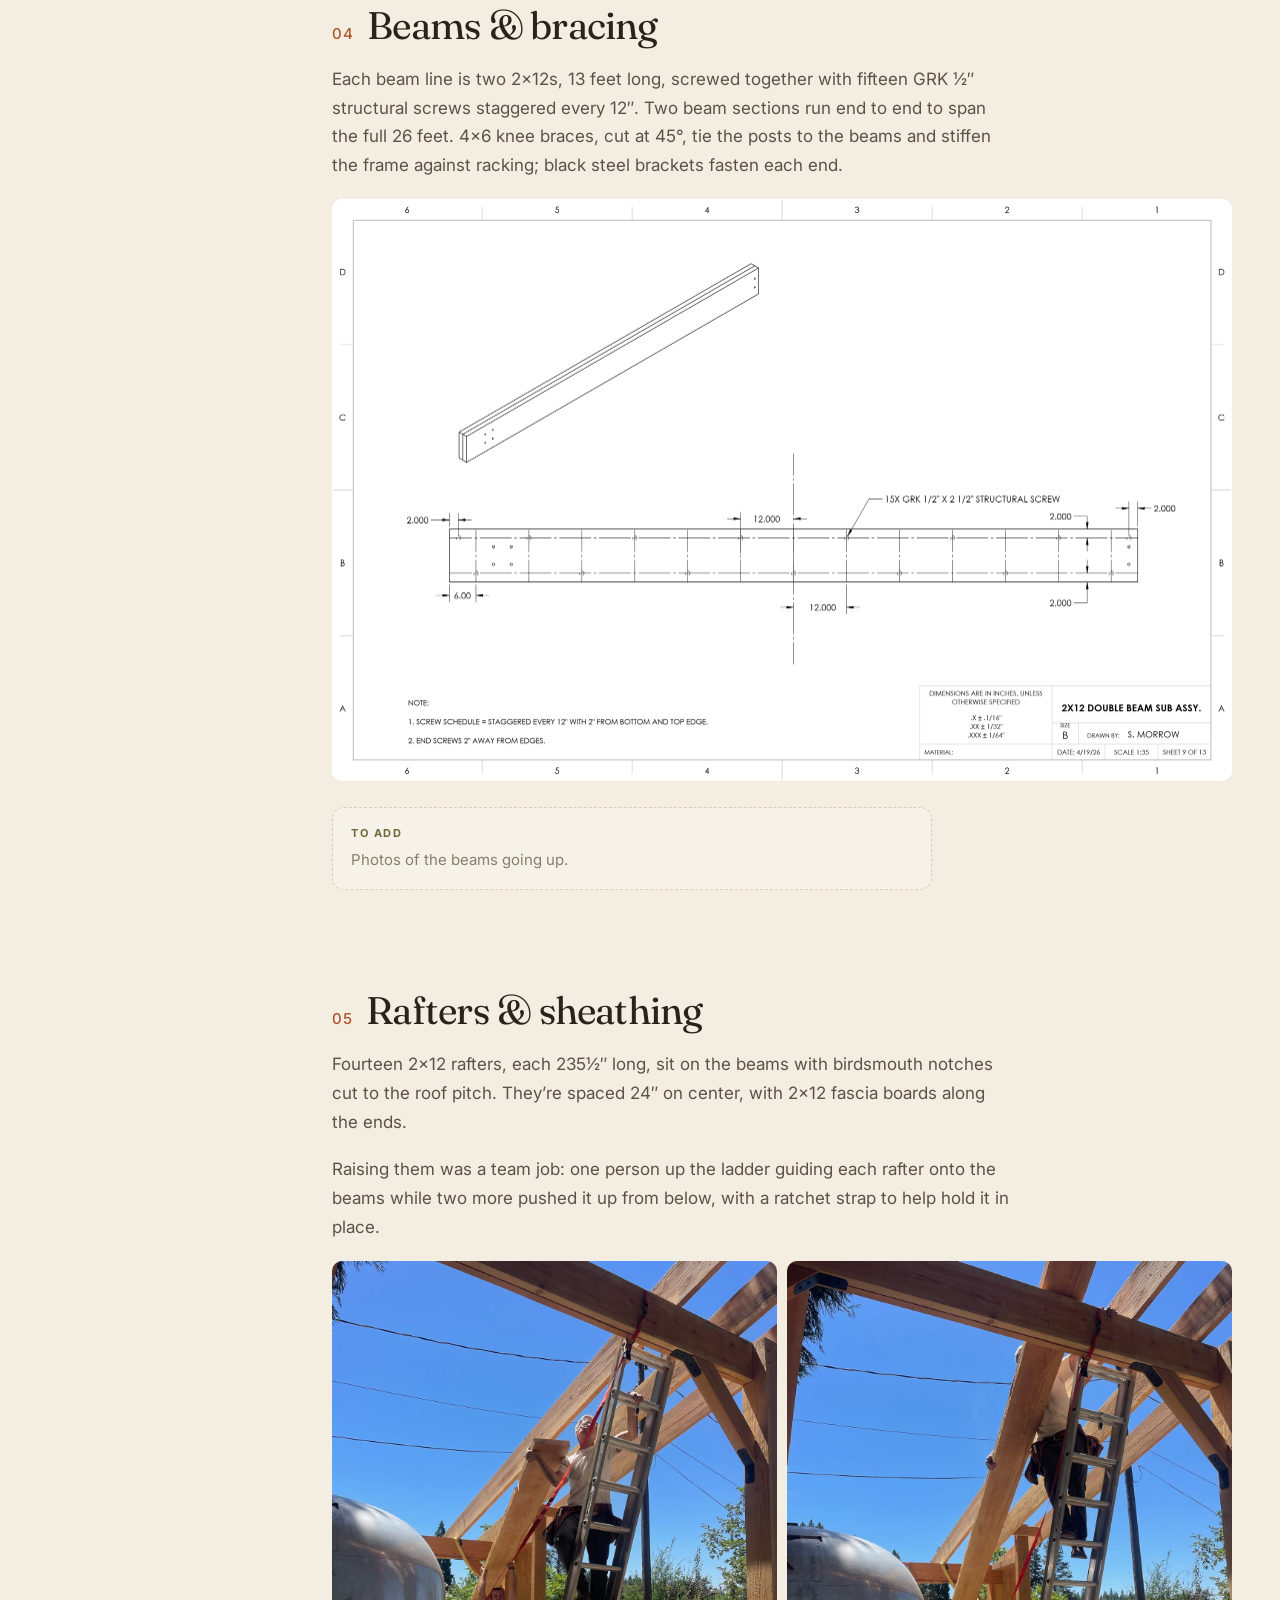
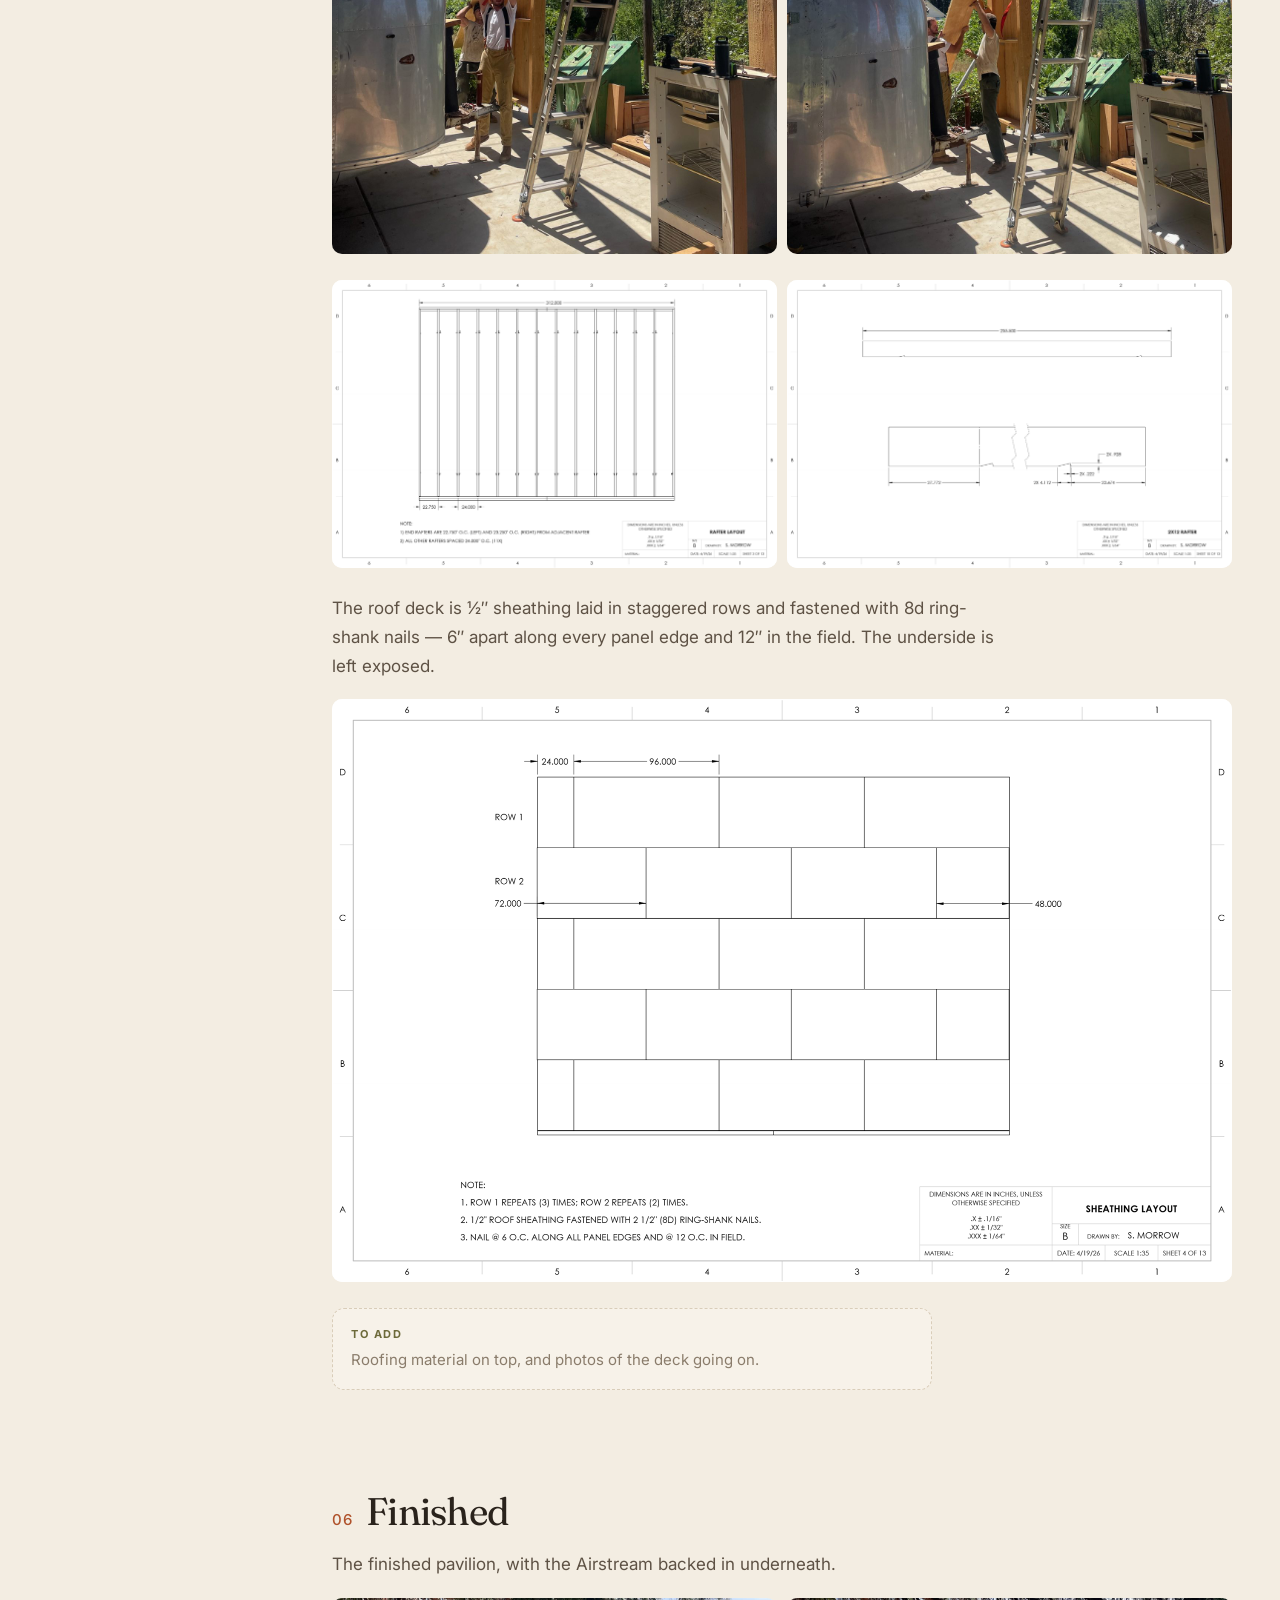
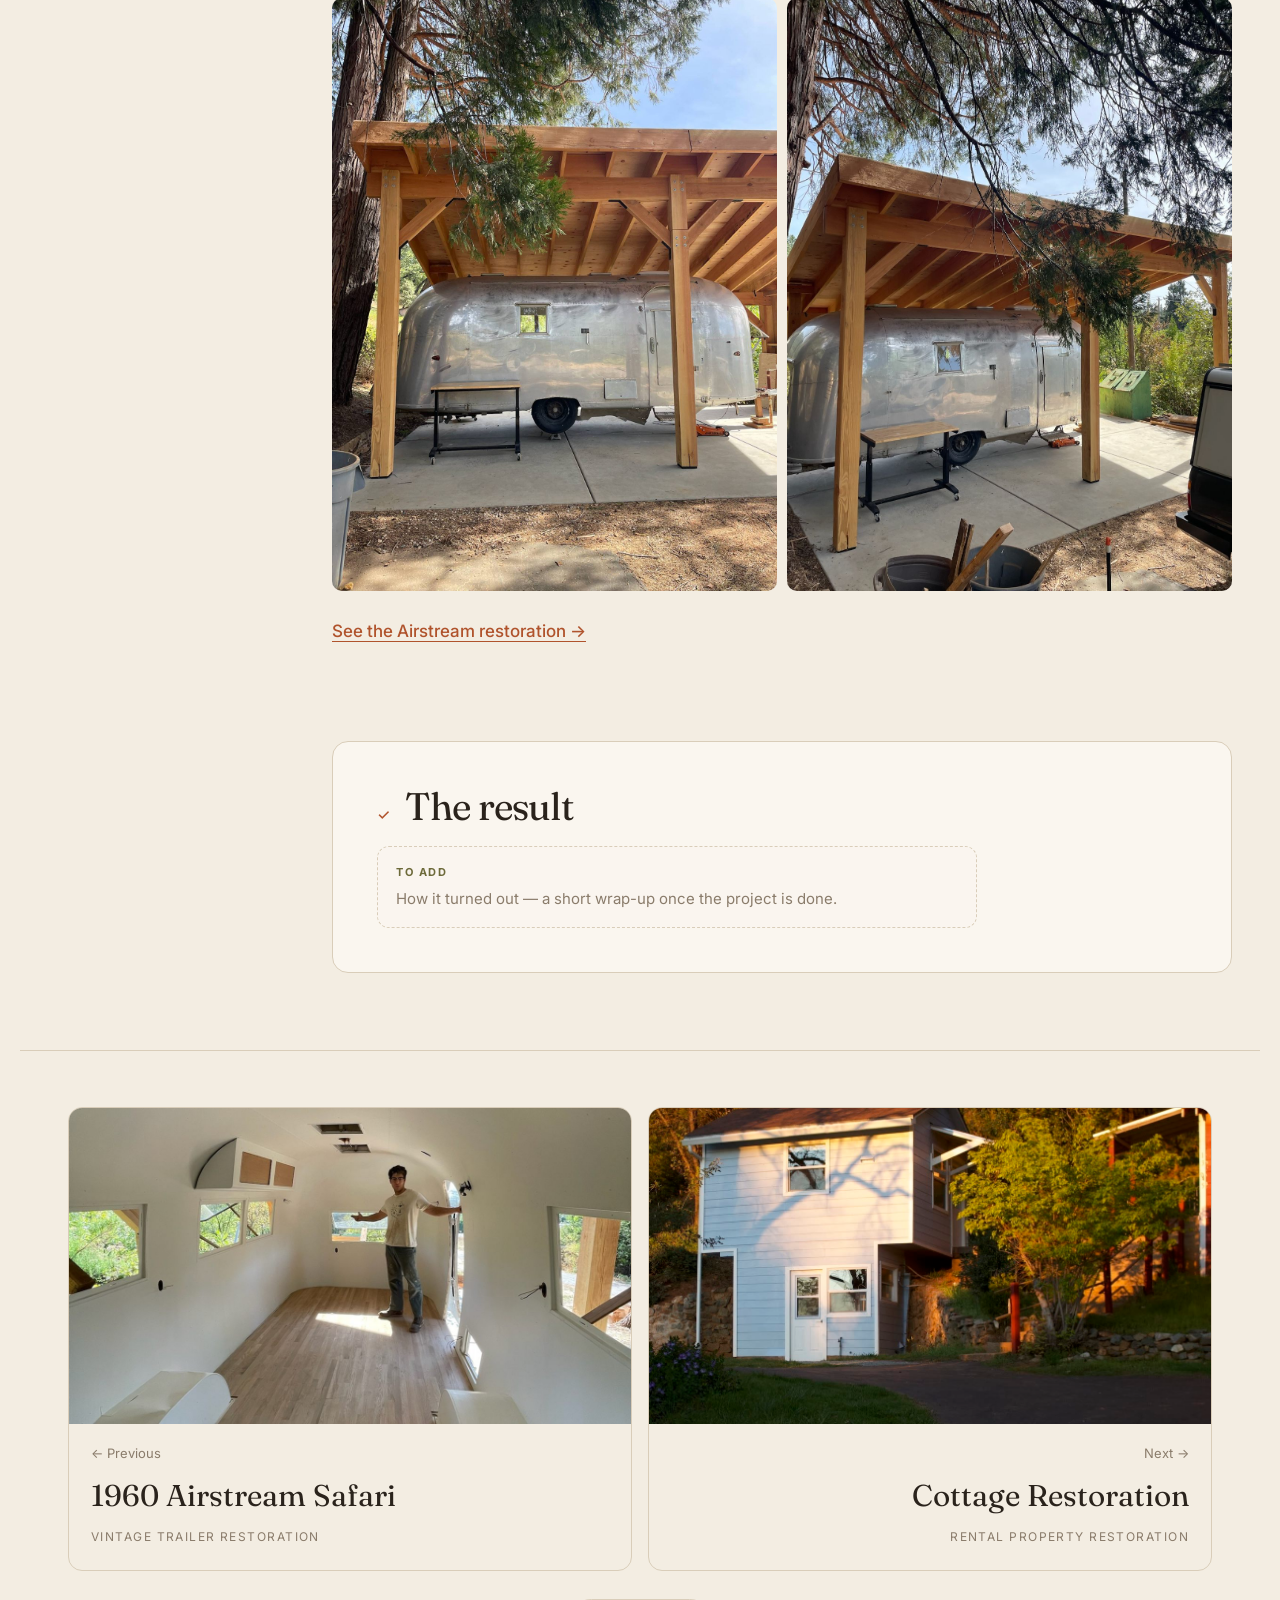
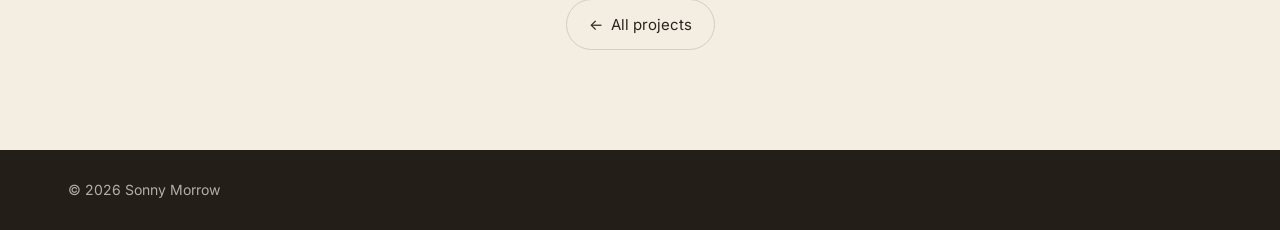
==== commit 9fe135b0: "Home: personal projects first (Tea House leads), Shigley Hauler last; add cottage model side view Co" ====
--- a/projects/airstream-pavilion/index.html
+++ b/projects/airstream-pavilion/index.html
@@ -21,8 +21,8 @@
 <header class="site-header">
   <a class="wordmark" href="../../">Sonny Morrow</a>
   <nav>
+    <a href="../../#personal">Personal</a>
     <a href="../../#professional">Professional</a>
-    <a href="../../#personal">Personal</a>
     <button class="theme-toggle" type="button" aria-label="Toggle dark mode"><span></span></button>
   </nav>
 </header>
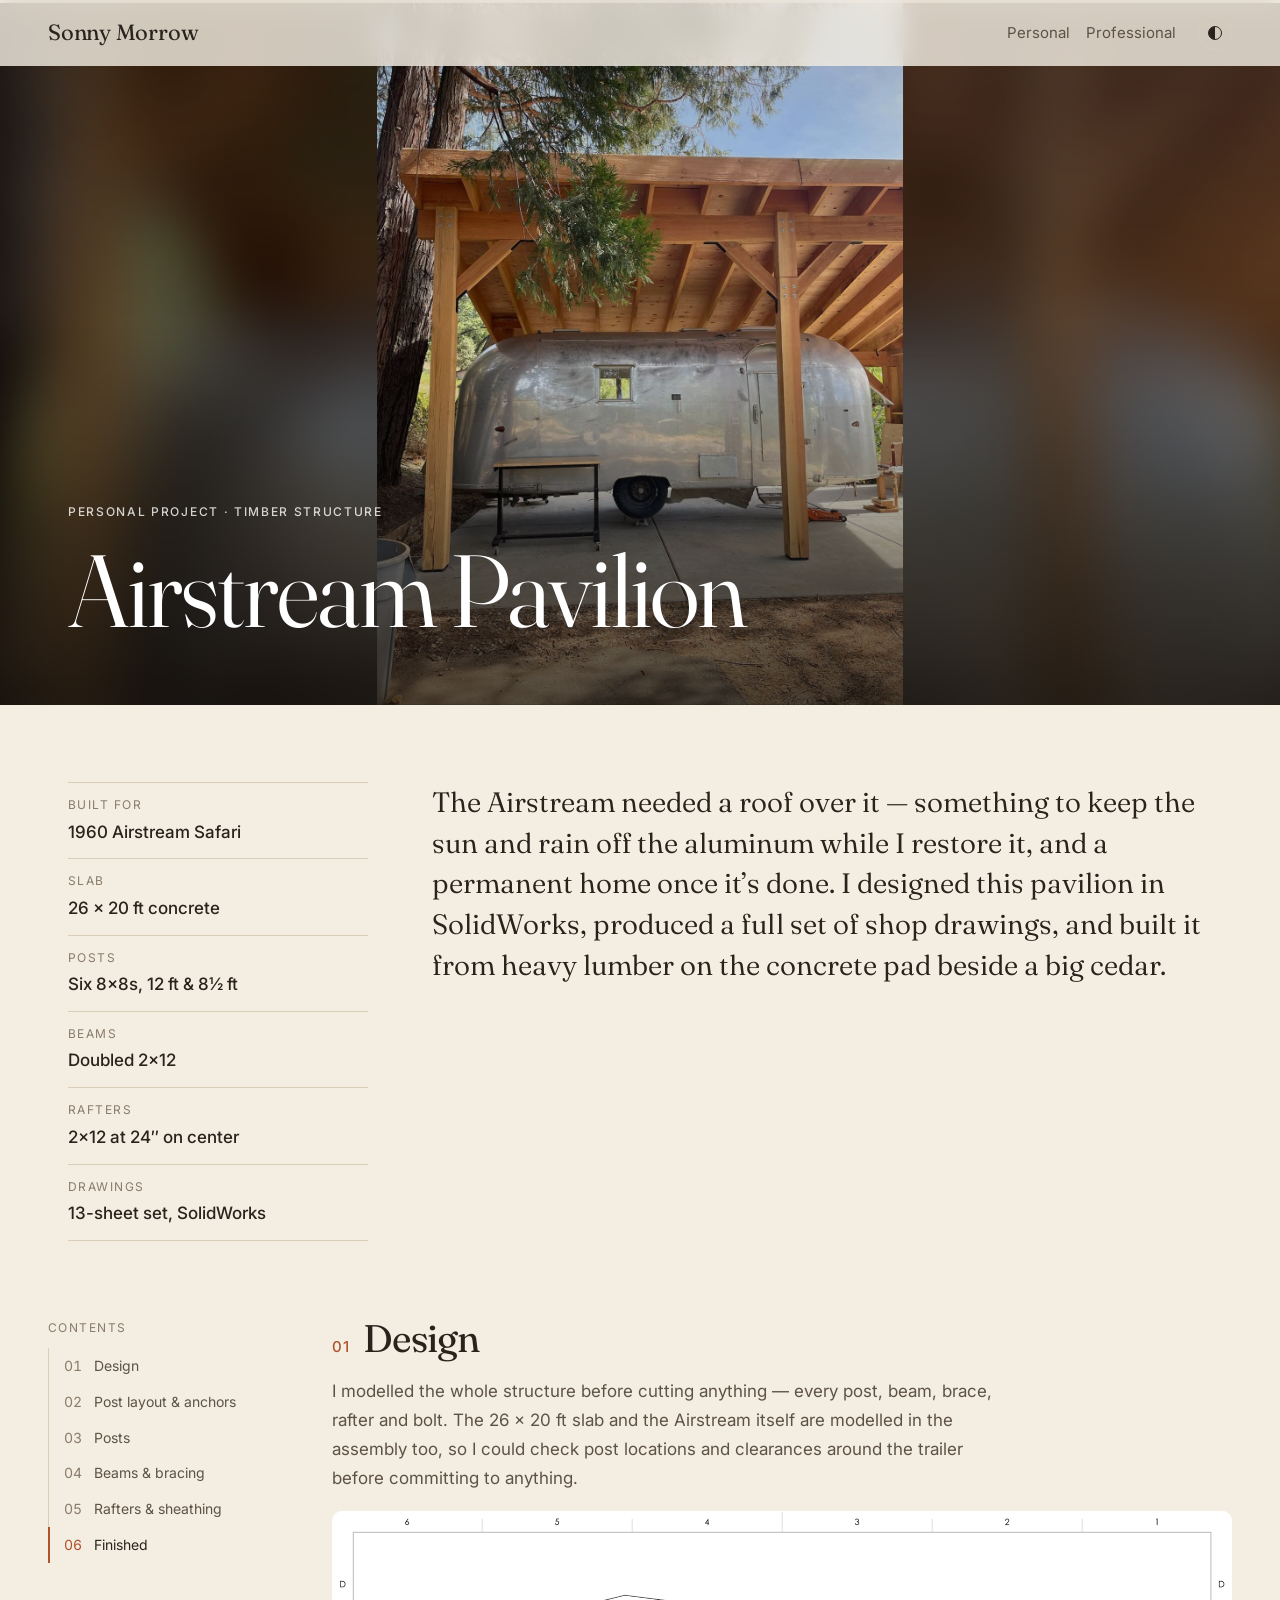
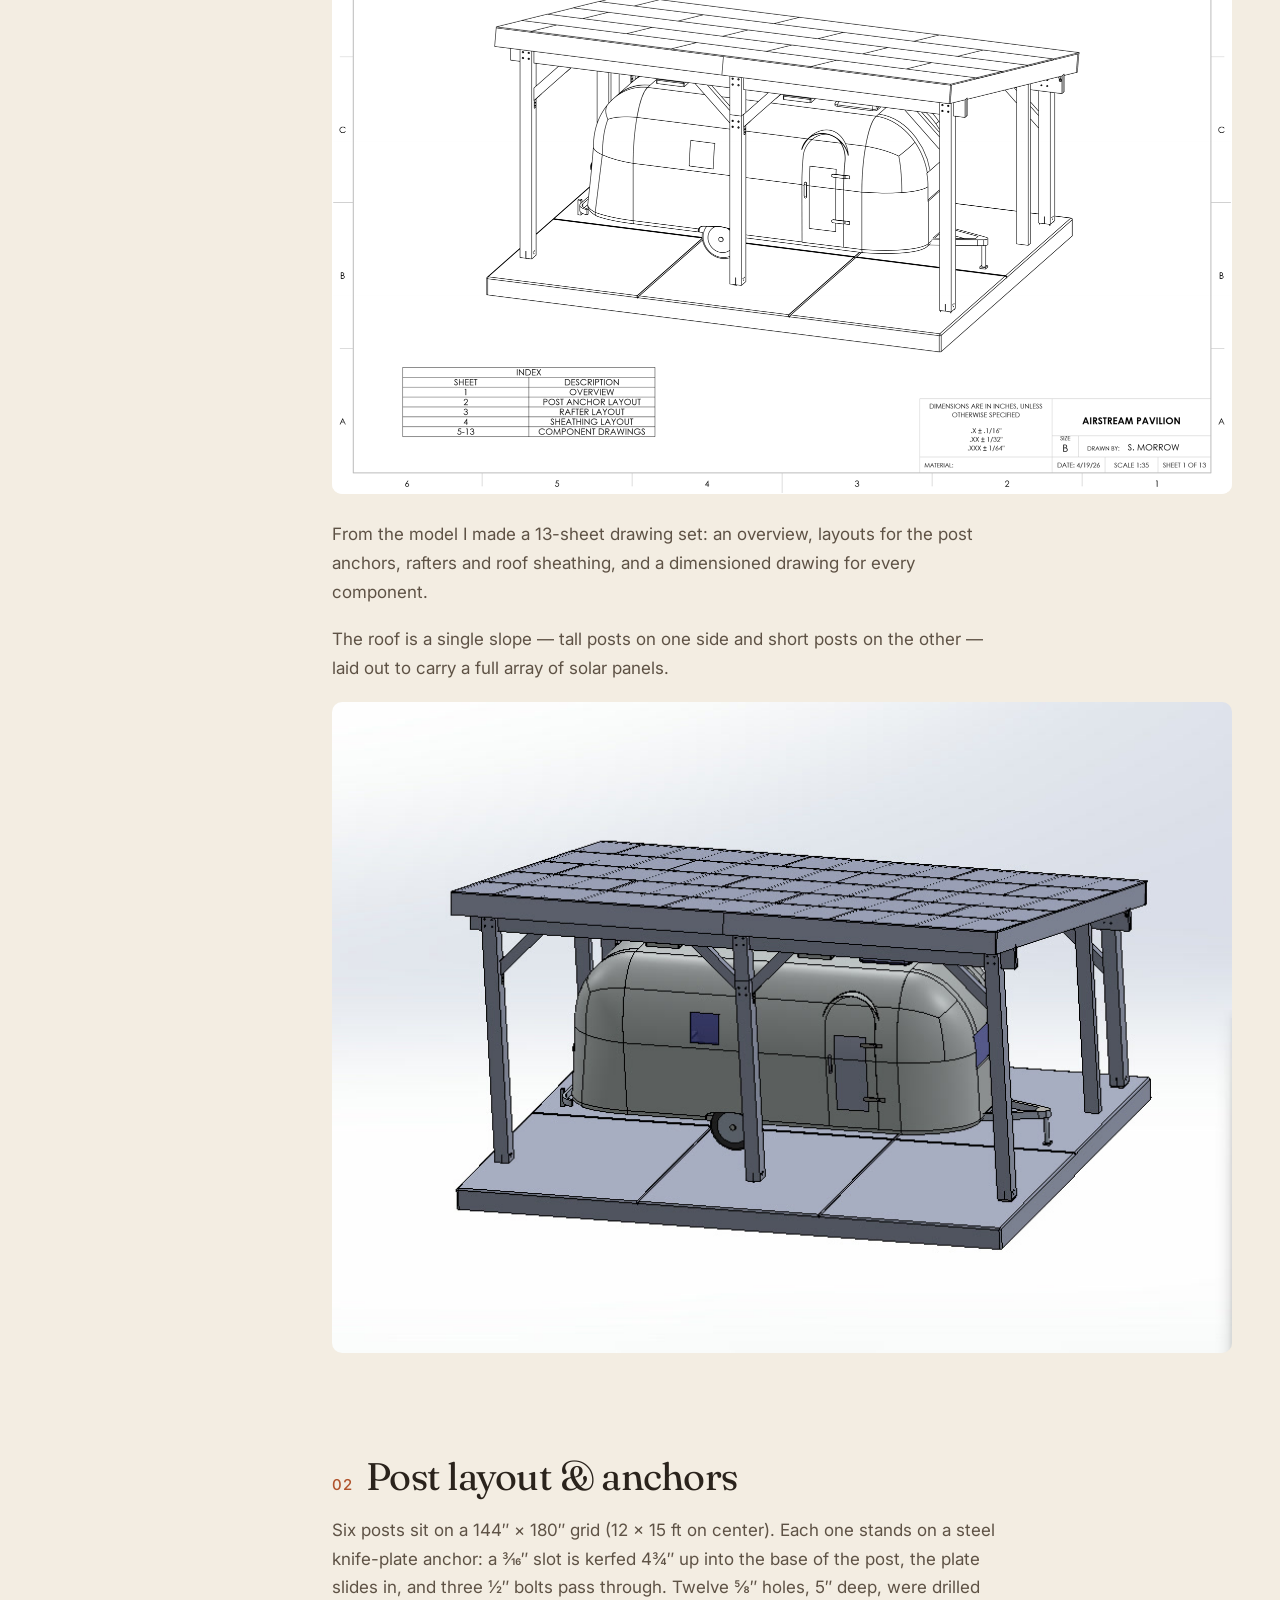
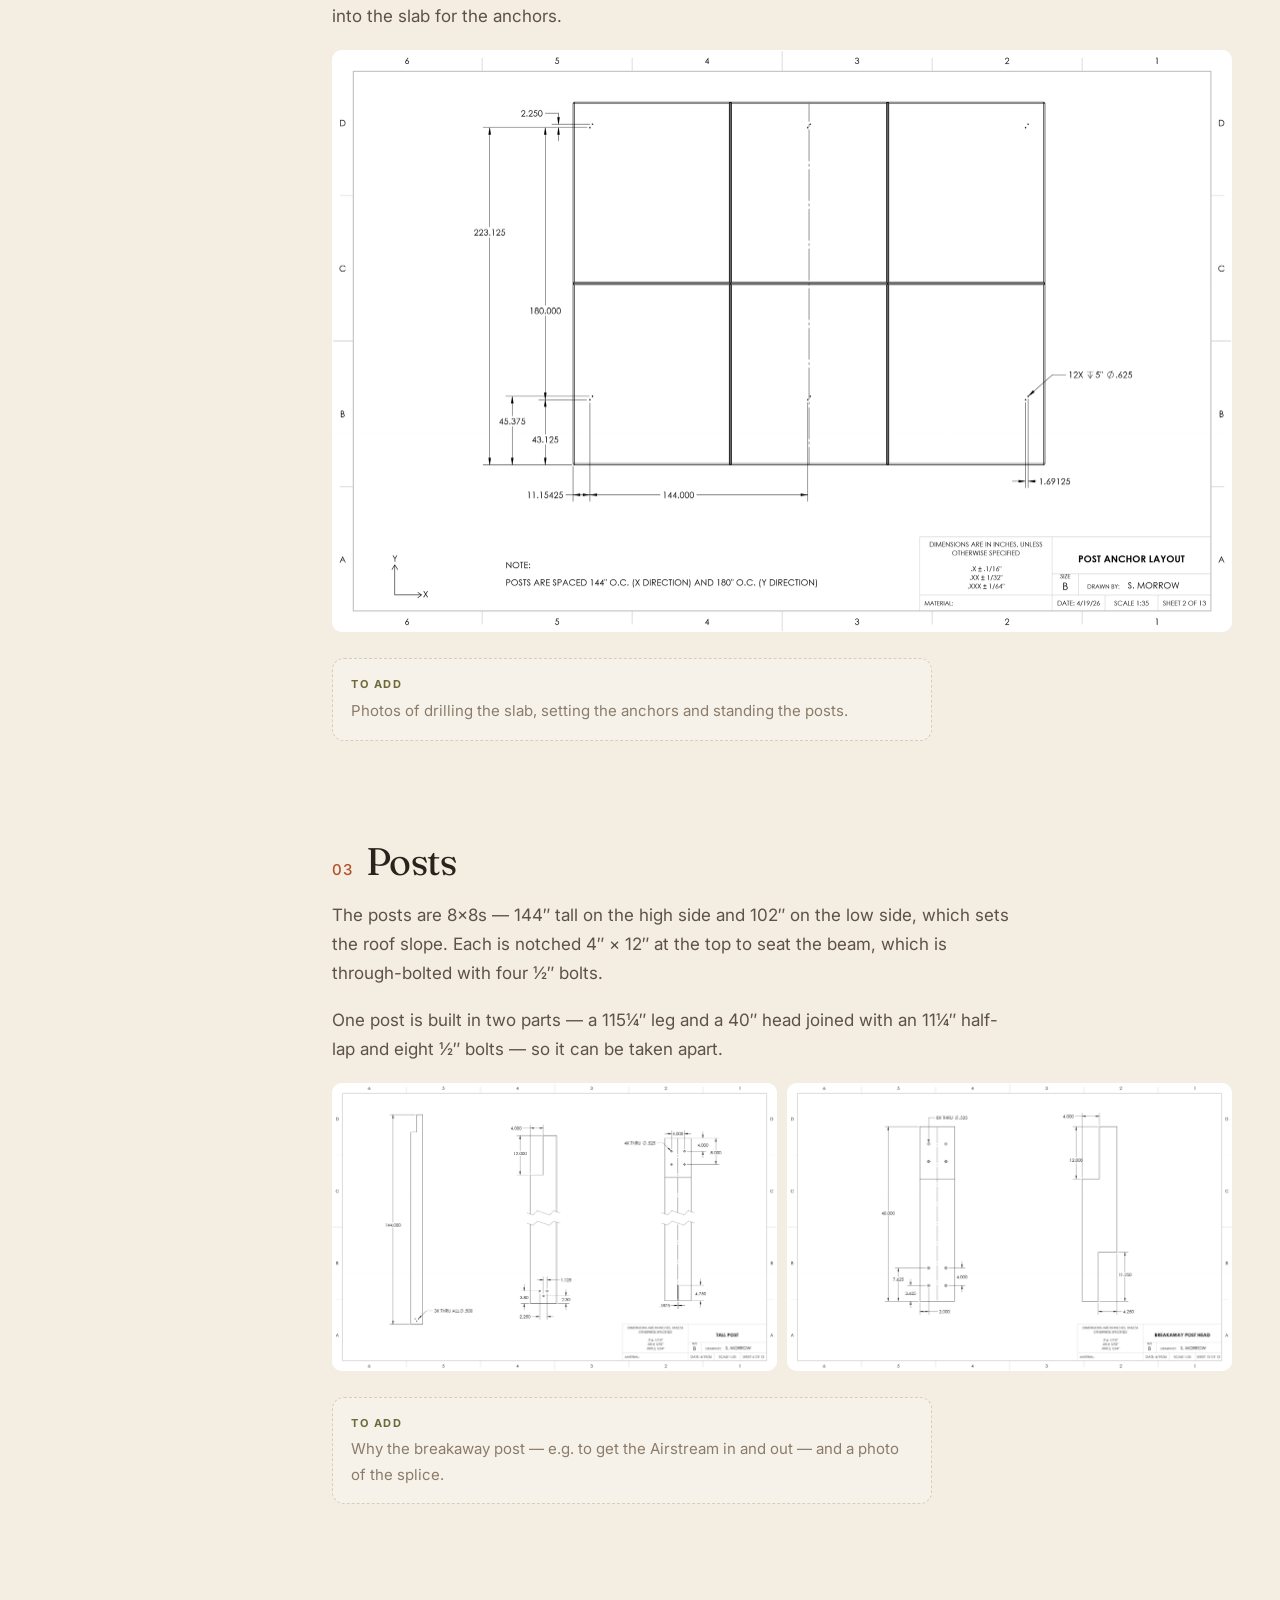
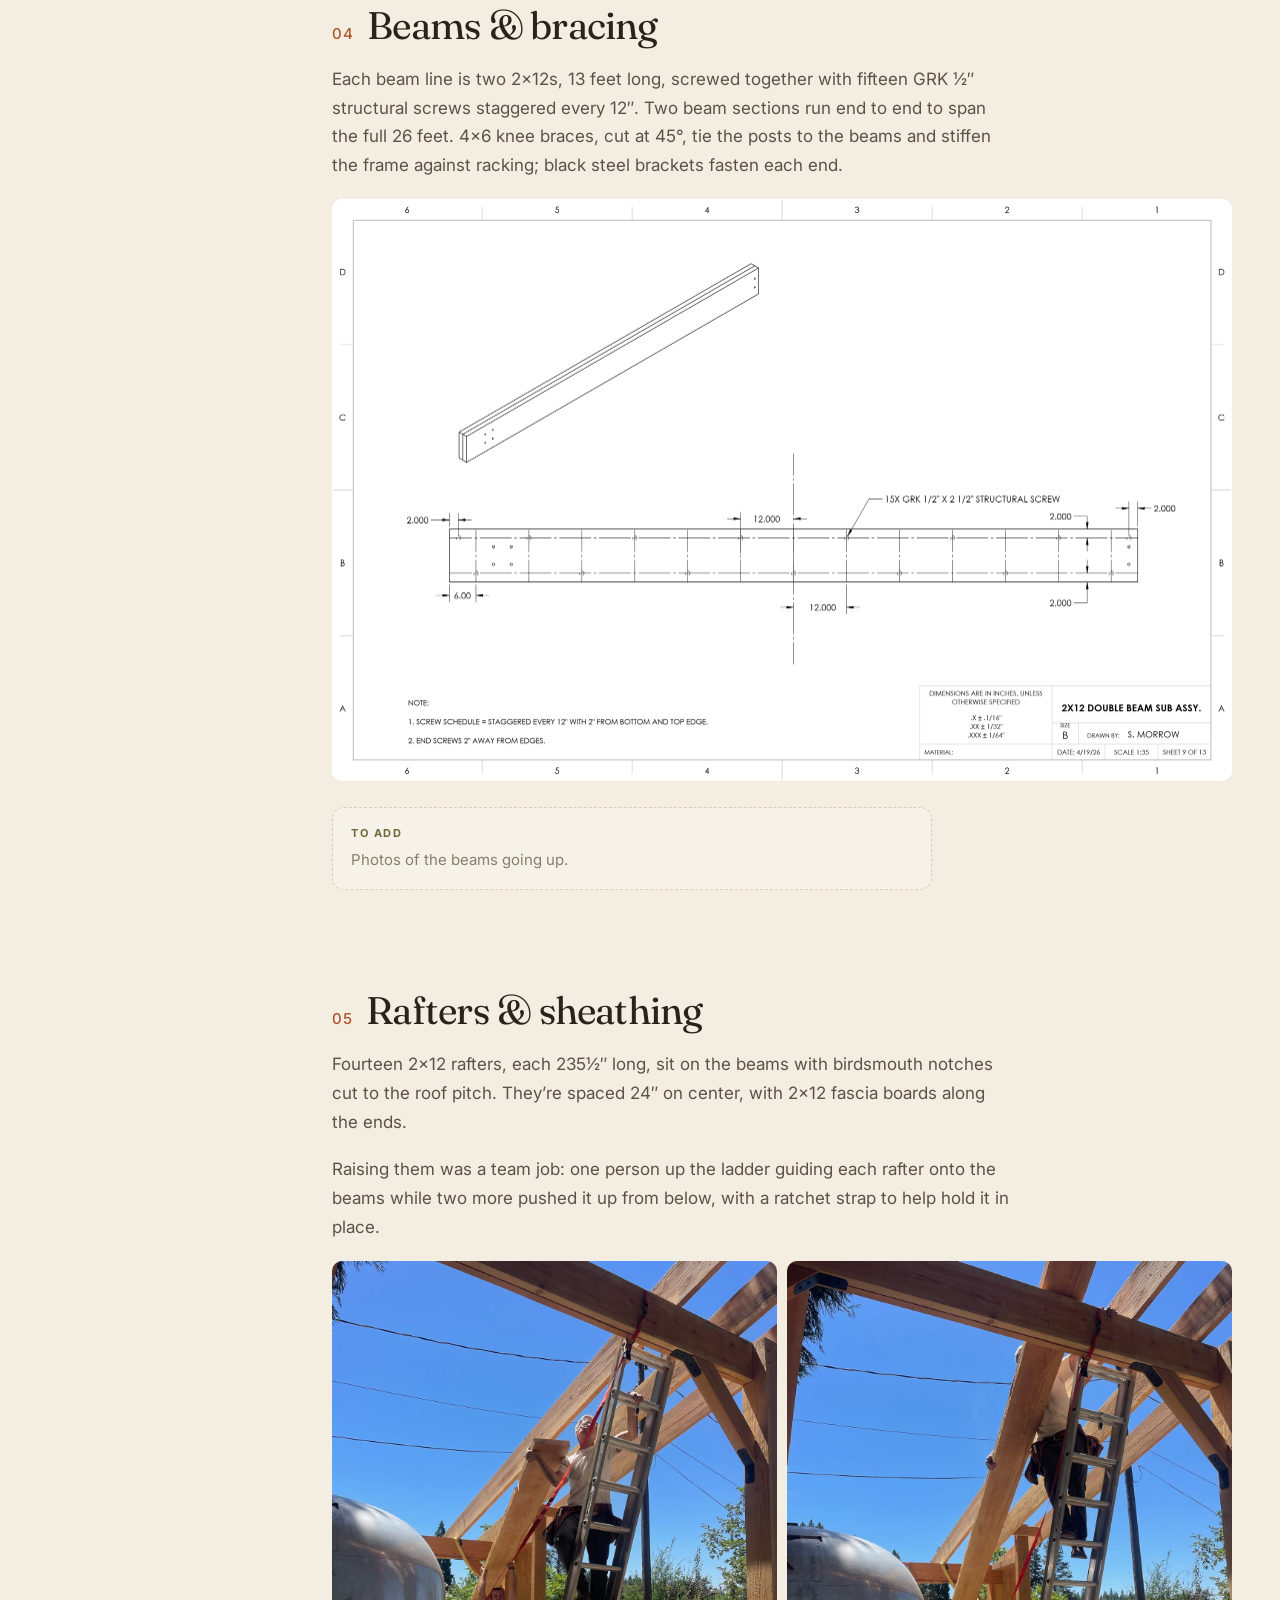
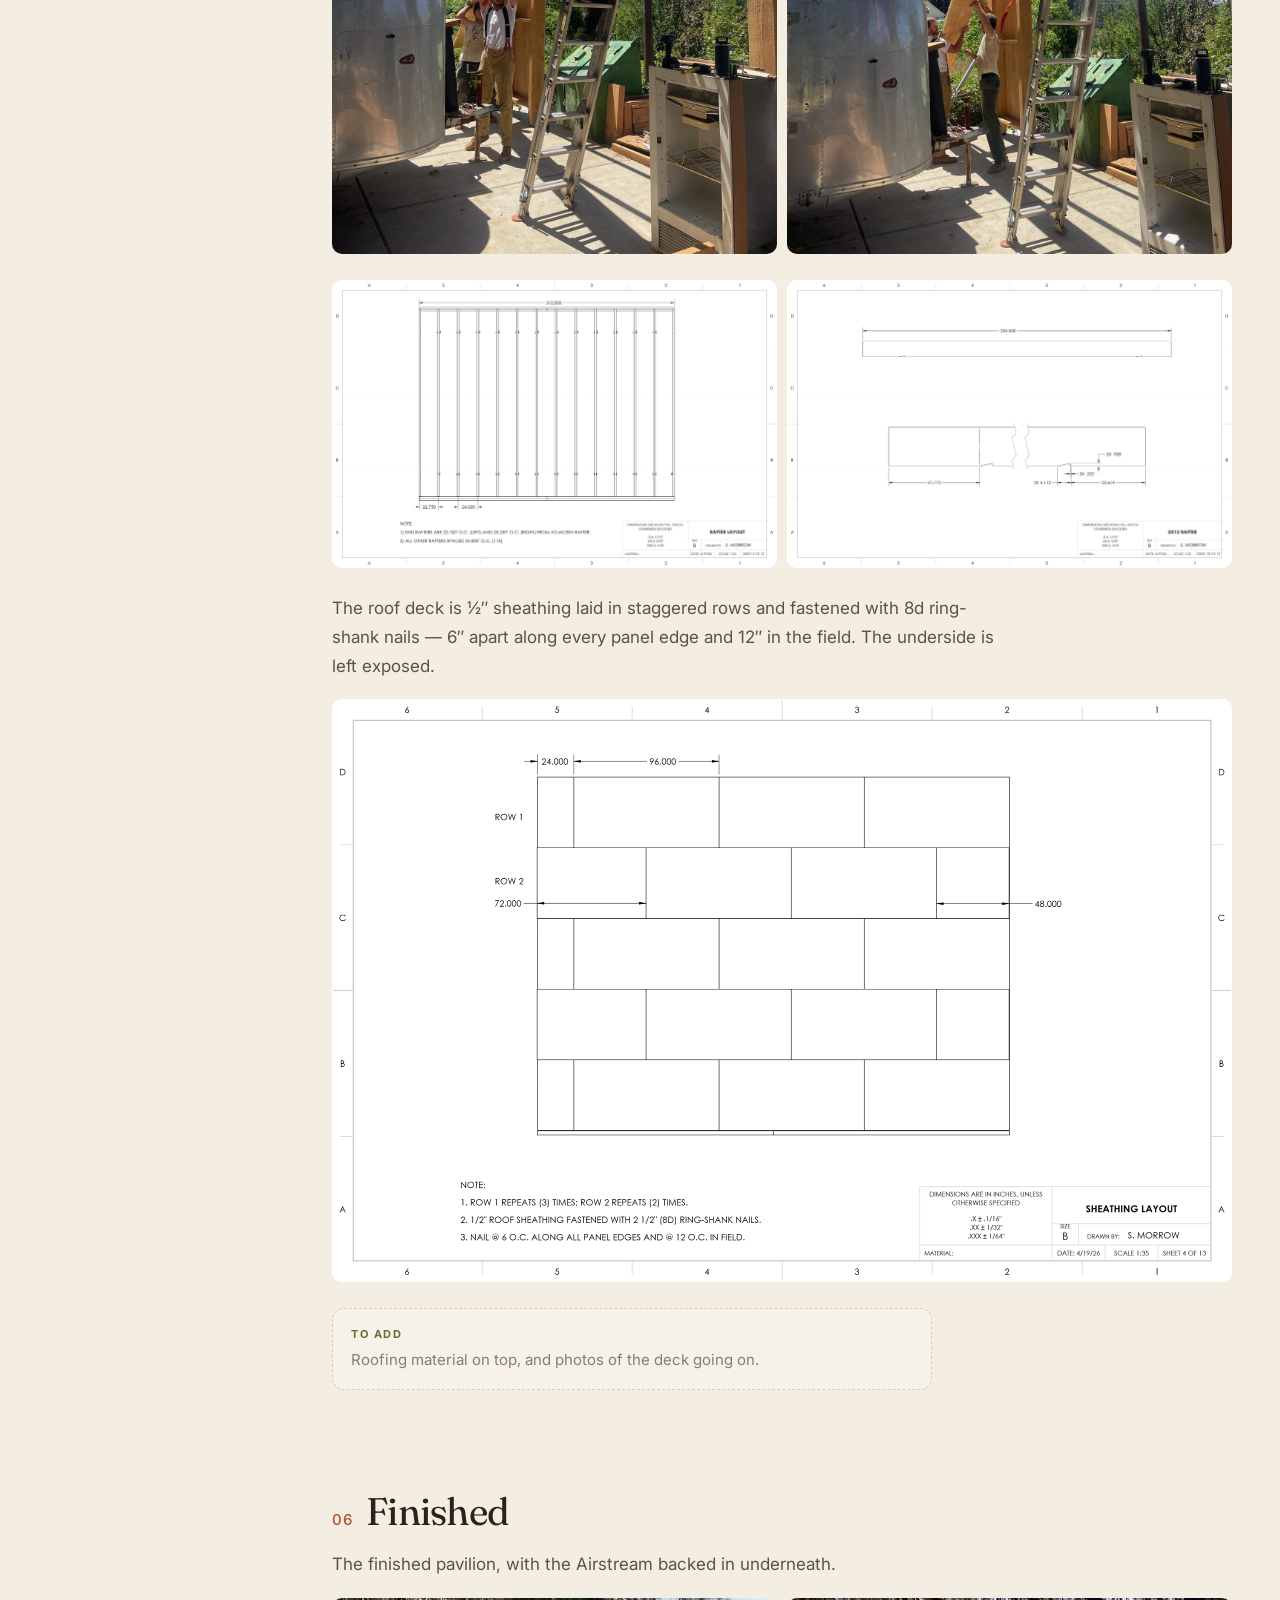
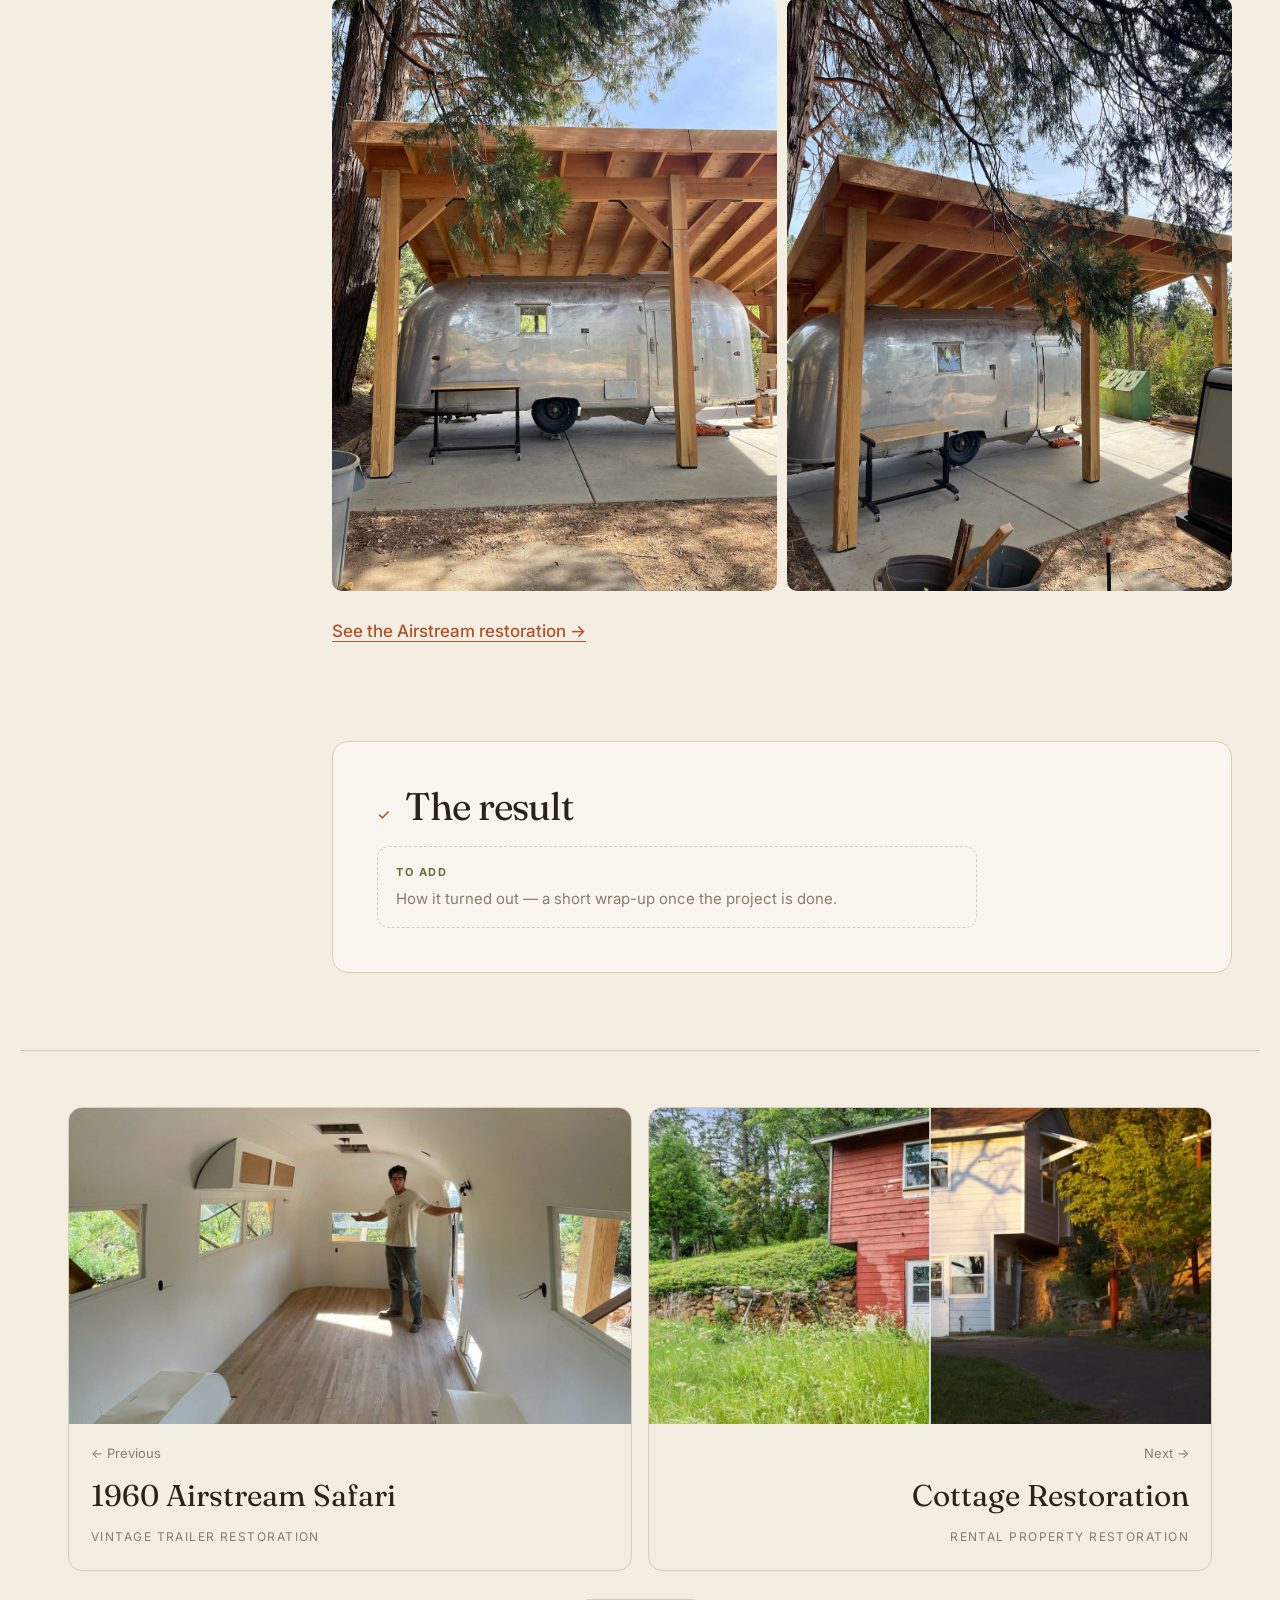
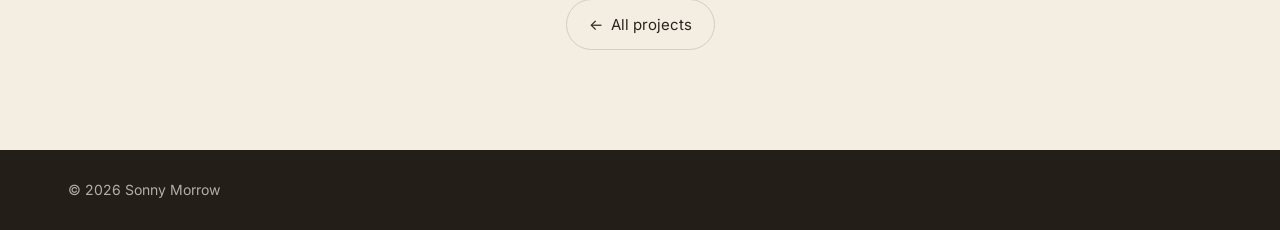
==== commit 84538de3: "Before/after: dome split tile, cottage Then & now chapter and slider; remove YouTube embed Co-Author" ====
--- a/projects/airstream-pavilion/index.html
+++ b/projects/airstream-pavilion/index.html
@@ -99,7 +99,7 @@
 
 <nav class="pager wrap" aria-label="More projects">
   <a href="../../projects/airstream-safari-1960/" class="prev"><div class="pager-img"><img src="../../images/airstream-interior-white-oak-floor.jpeg" width="1200" height="1600" alt="" style="object-position:50% 55%" loading="lazy" decoding="async" sizes="(min-width: 900px) 520px, 100vw"></div><div class="pager-text"><span>← Previous</span><strong>1960 Airstream Safari</strong><em>Vintage trailer restoration</em></div></a>
-  <a href="../../projects/cottage-restoration/" class="next"><div class="pager-img"><img src="../../images/cottage-exterior-hero.jpeg" width="1139" height="1016" alt="" loading="lazy" decoding="async" sizes="(min-width: 900px) 520px, 100vw"></div><div class="pager-text"><span>Next →</span><strong>Cottage Restoration</strong><em>Rental property restoration</em></div></a>
+  <a href="../../projects/cottage-restoration/" class="next"><div class="pager-img"><img src="../../images/cottage-before-after-split.jpeg" width="1300" height="954" alt="" loading="lazy" decoding="async" sizes="(min-width: 900px) 520px, 100vw"></div><div class="pager-text"><span>Next →</span><strong>Cottage Restoration</strong><em>Rental property restoration</em></div></a>
   <a class="pager-home" href="../../#work"><span aria-hidden="true">←</span> All projects</a>
 </nav>
 </main>
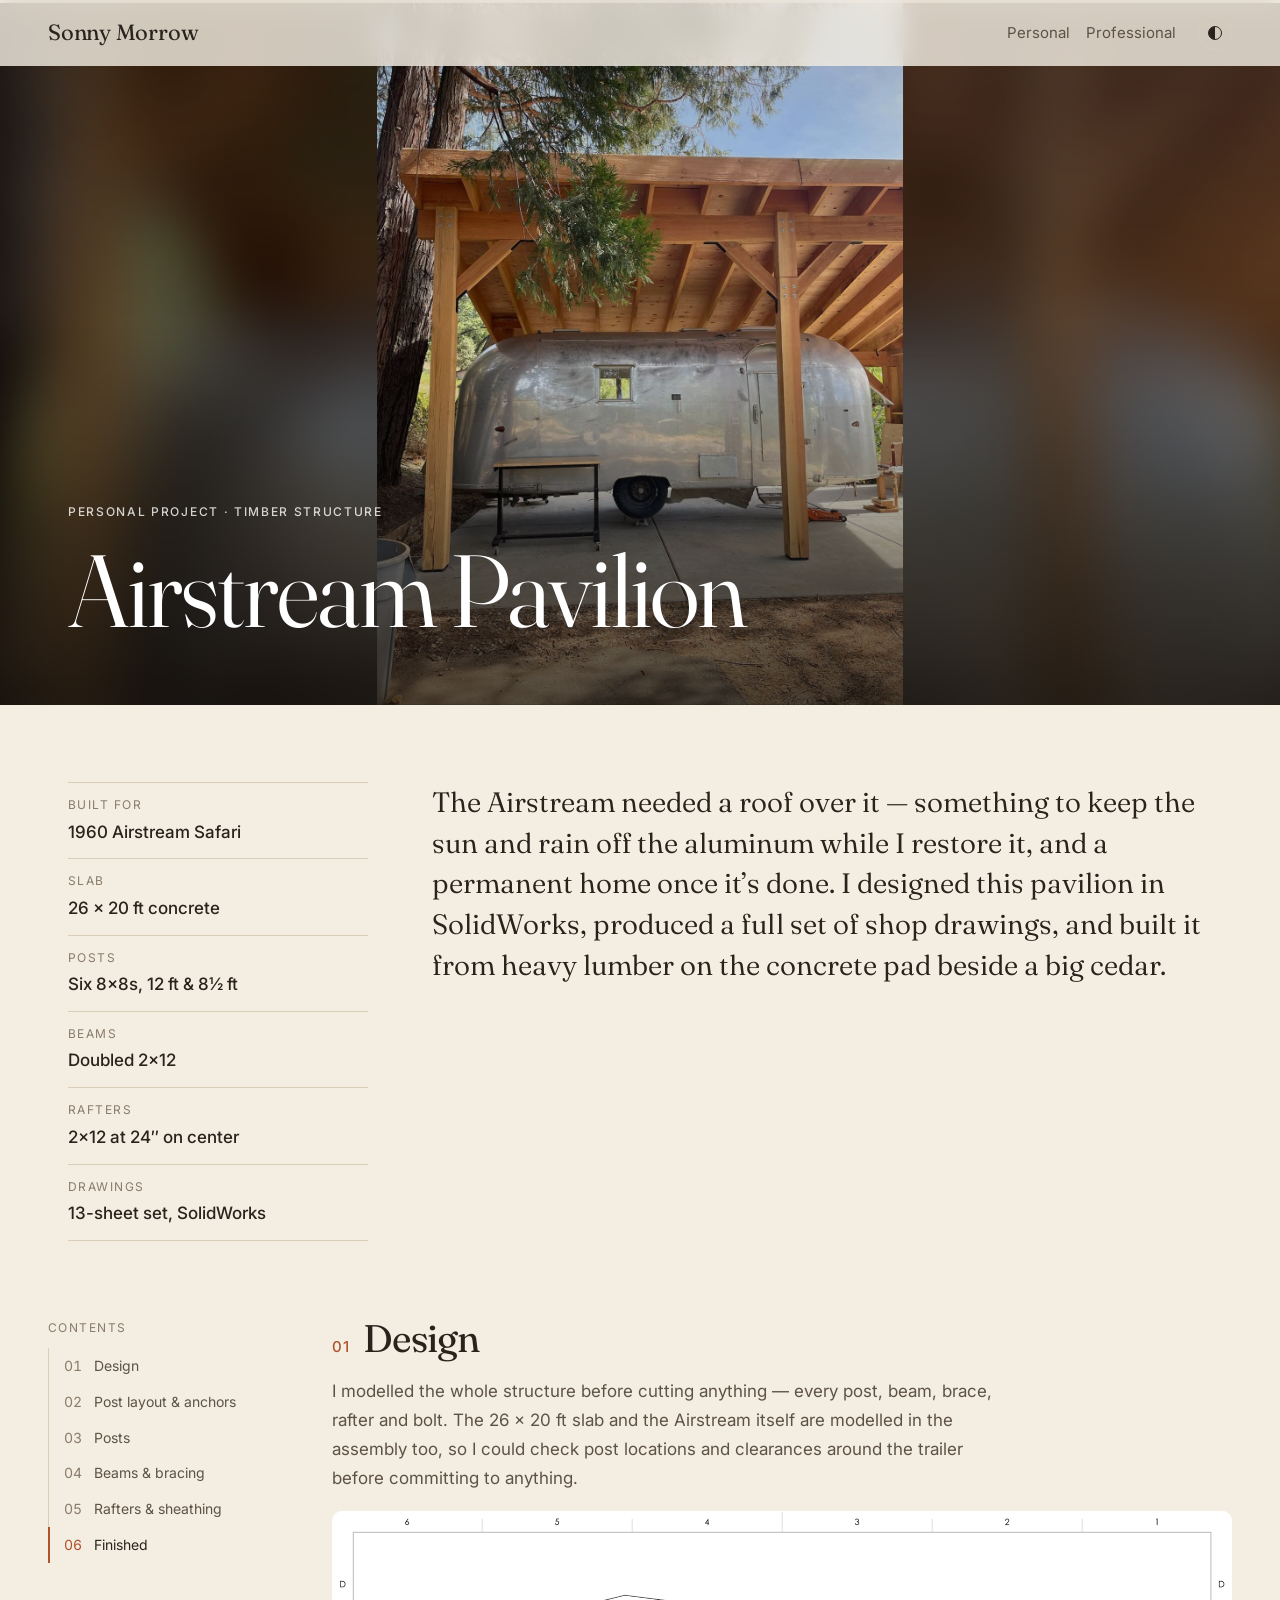
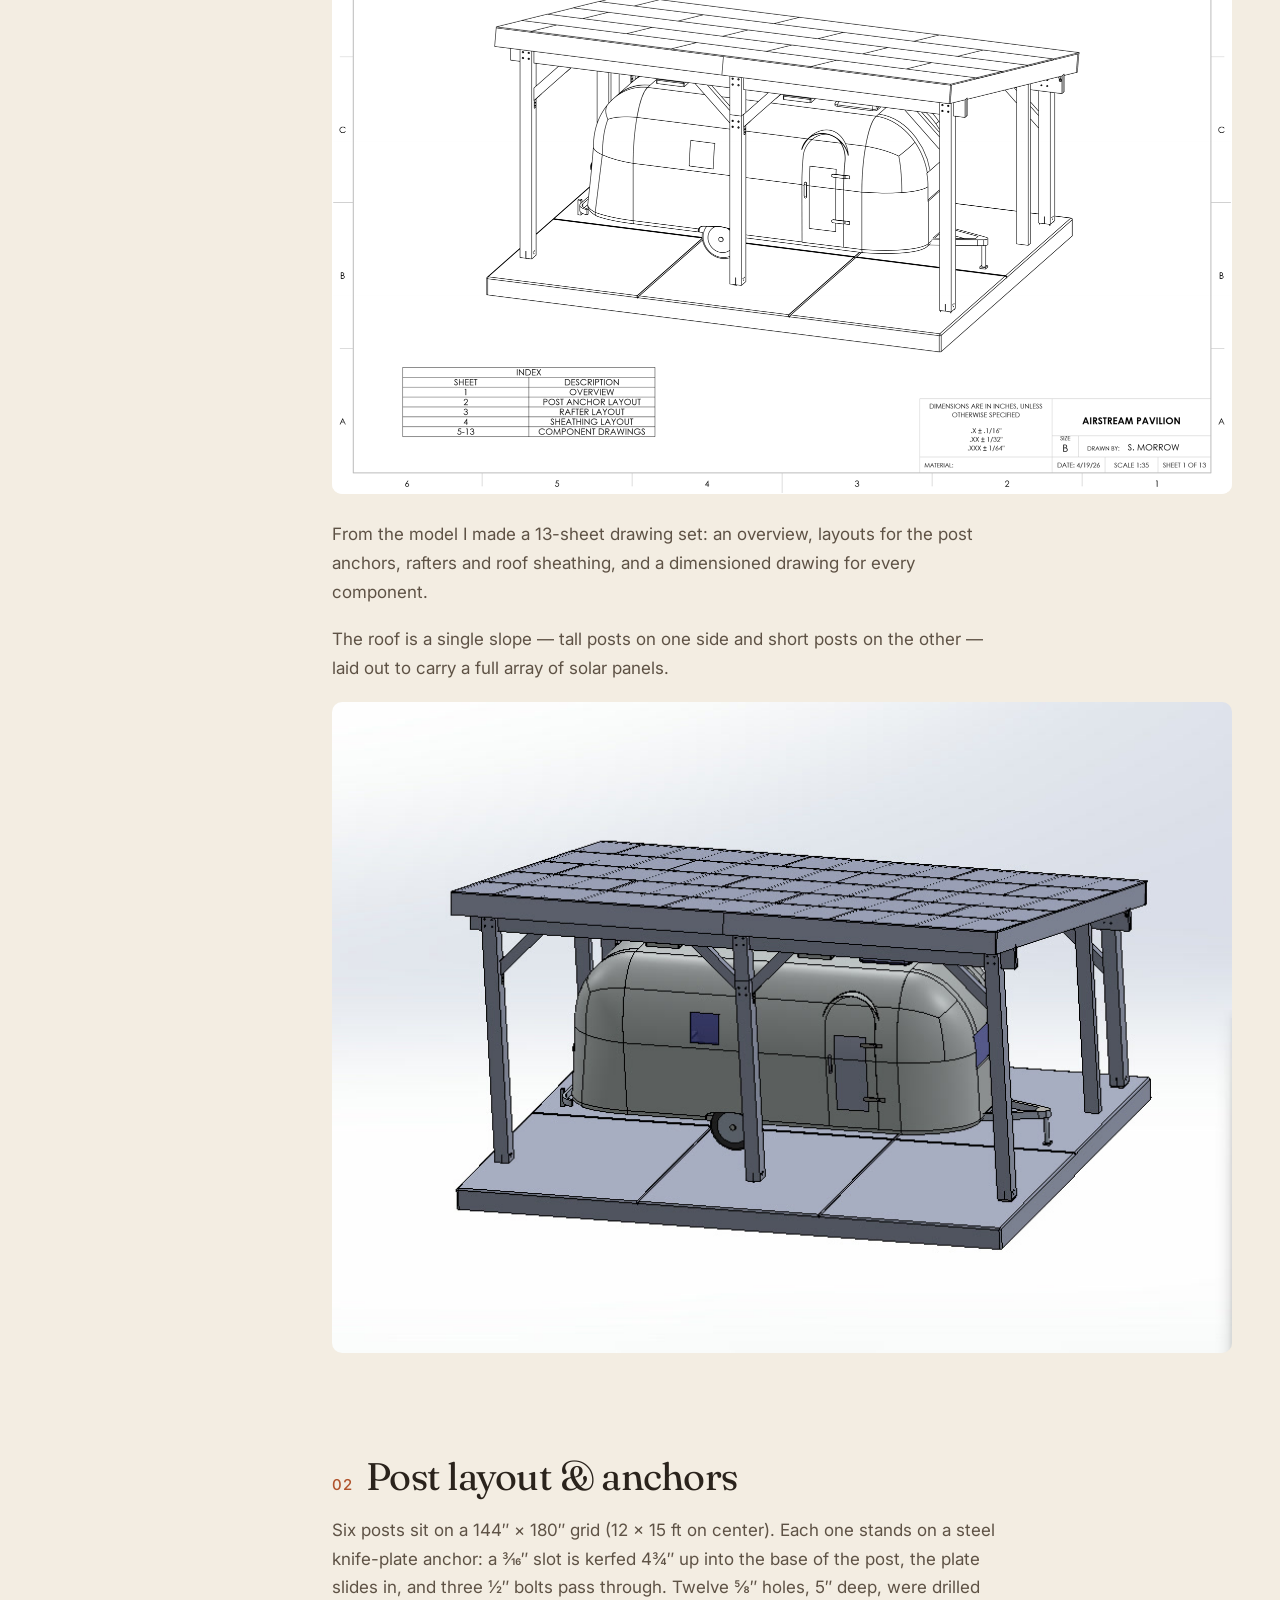
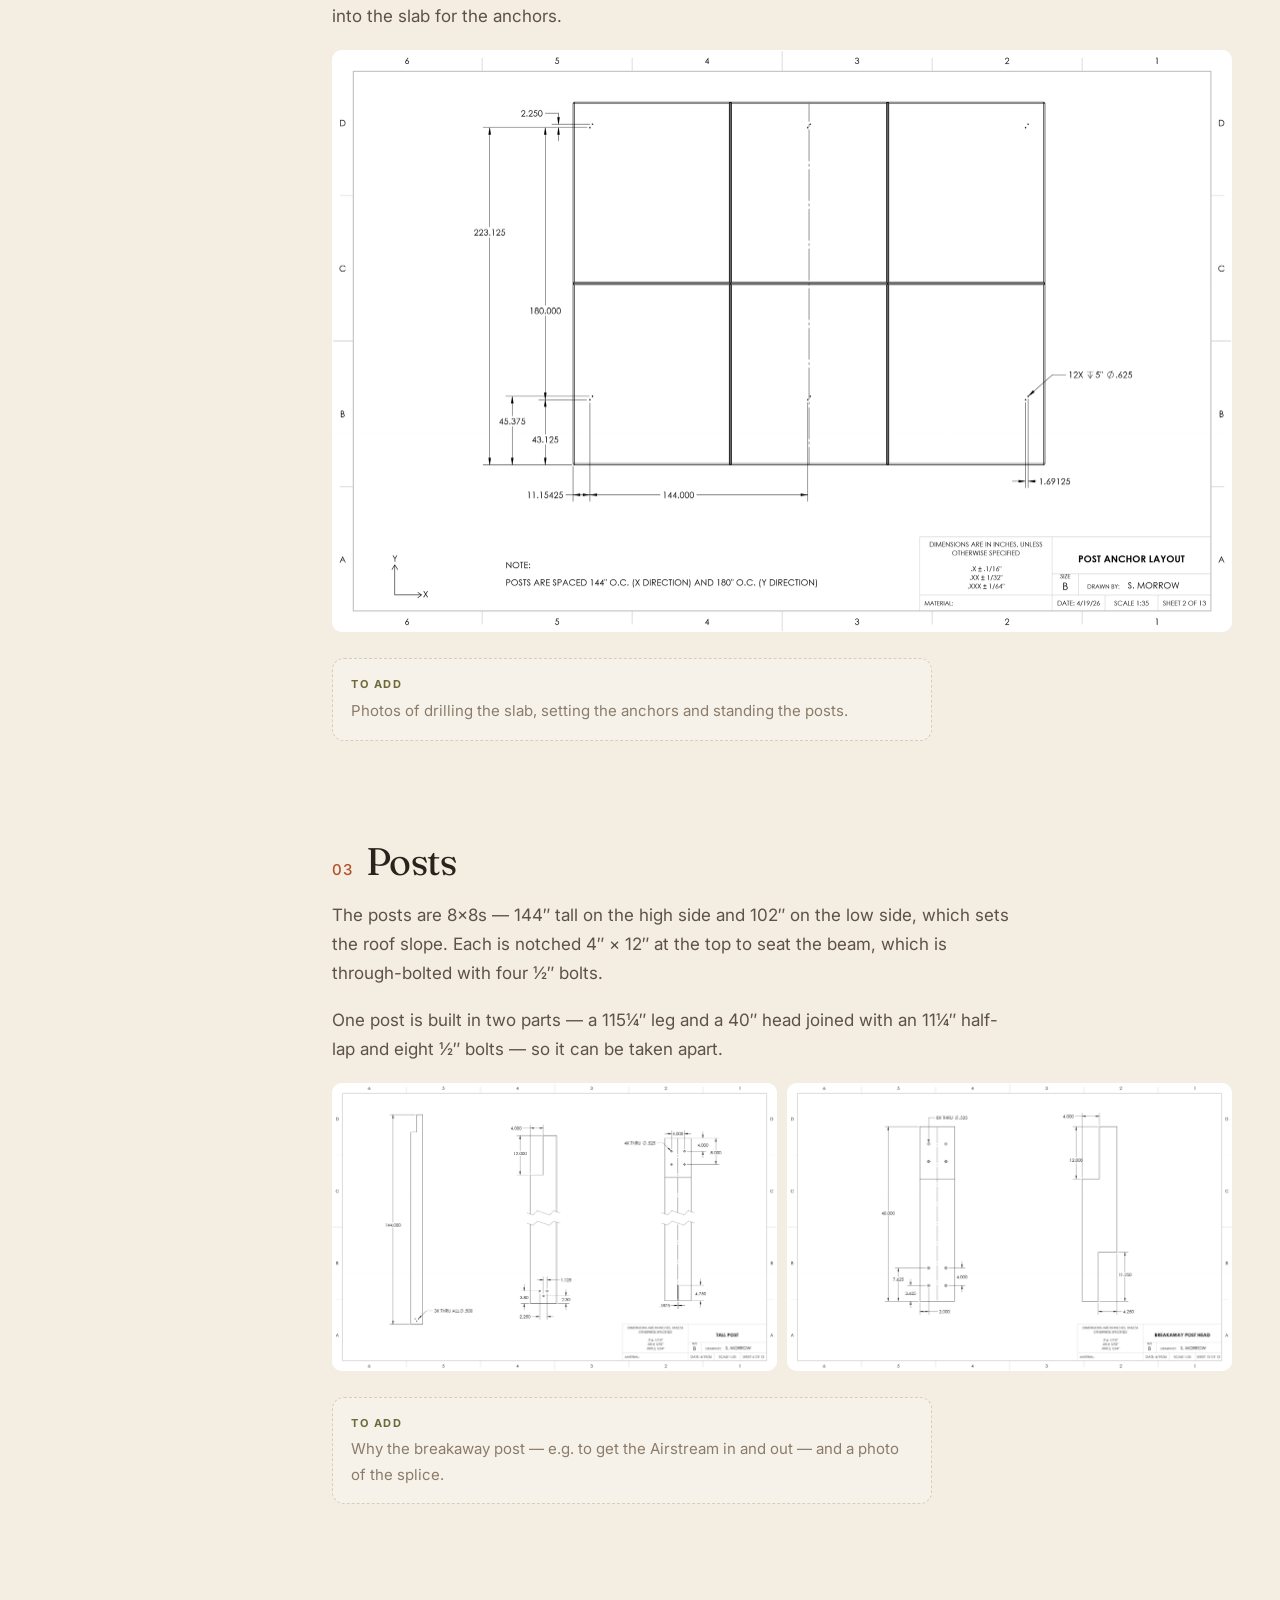
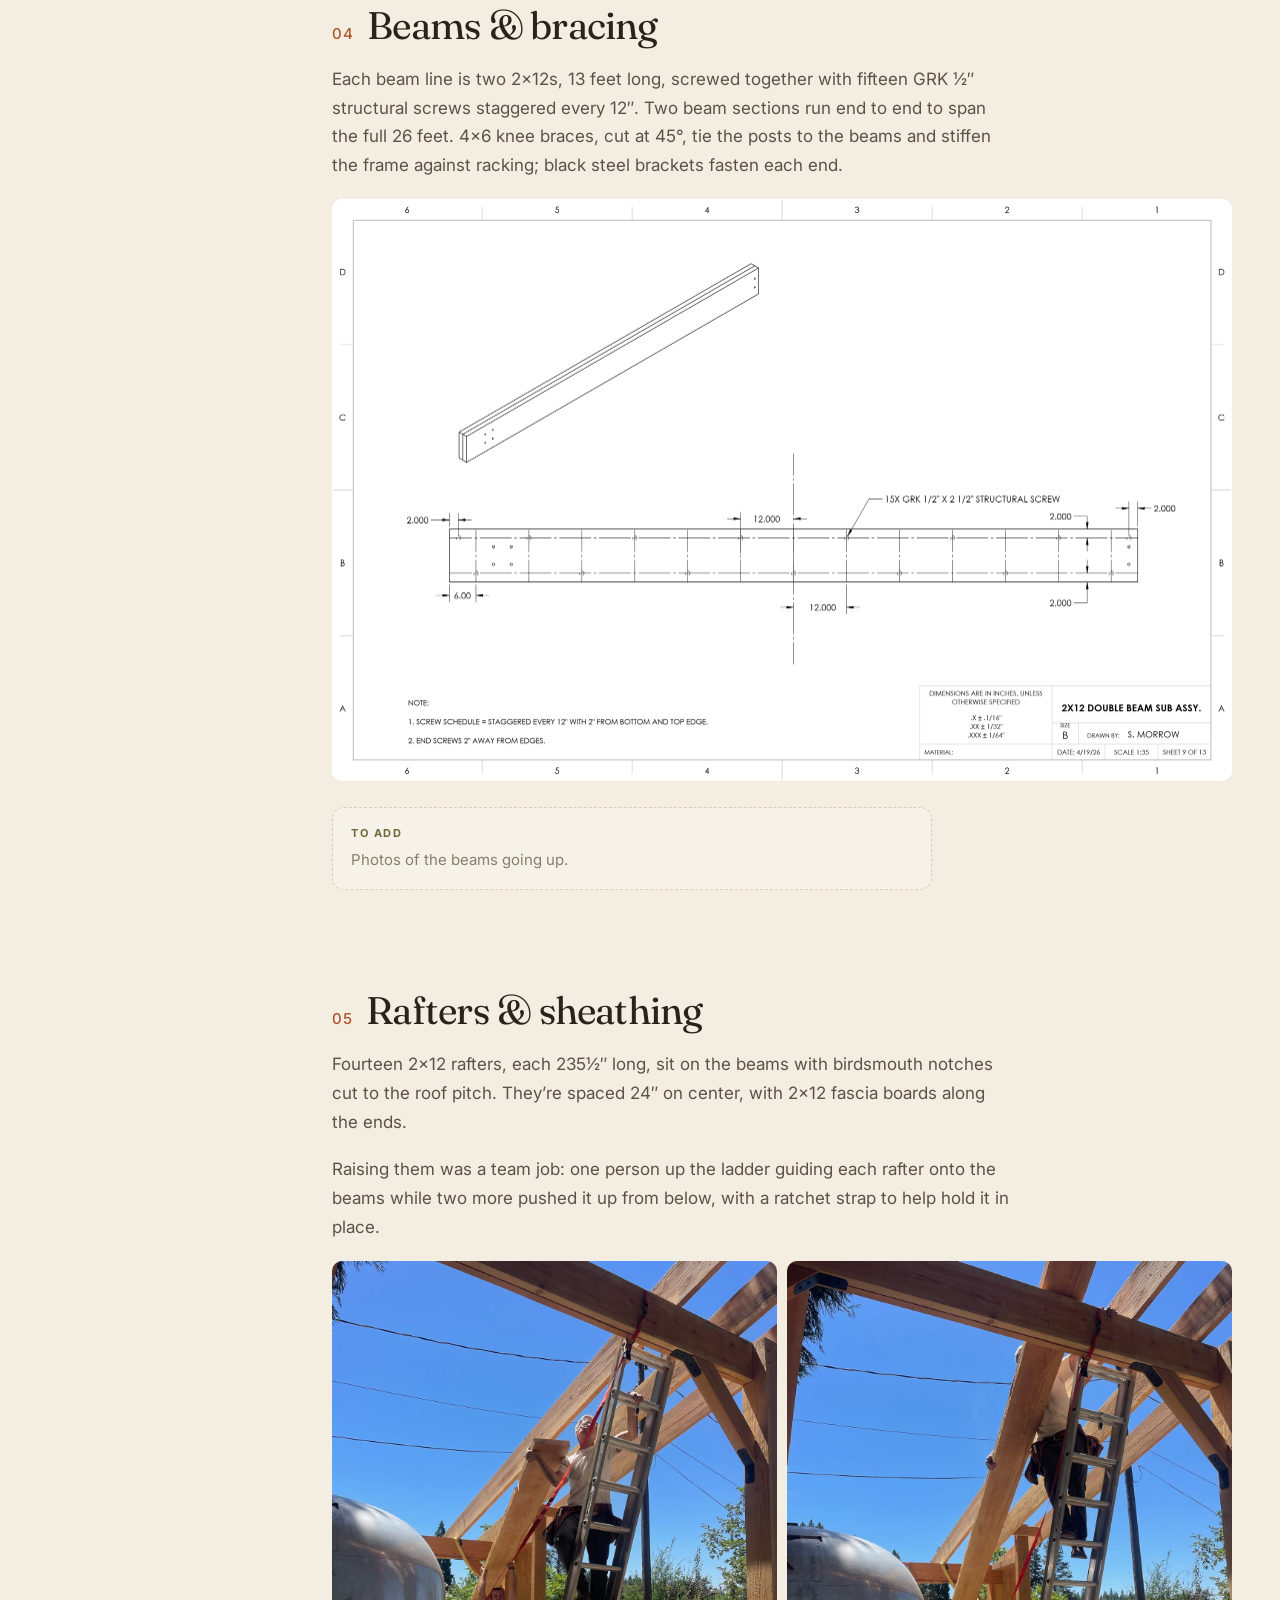
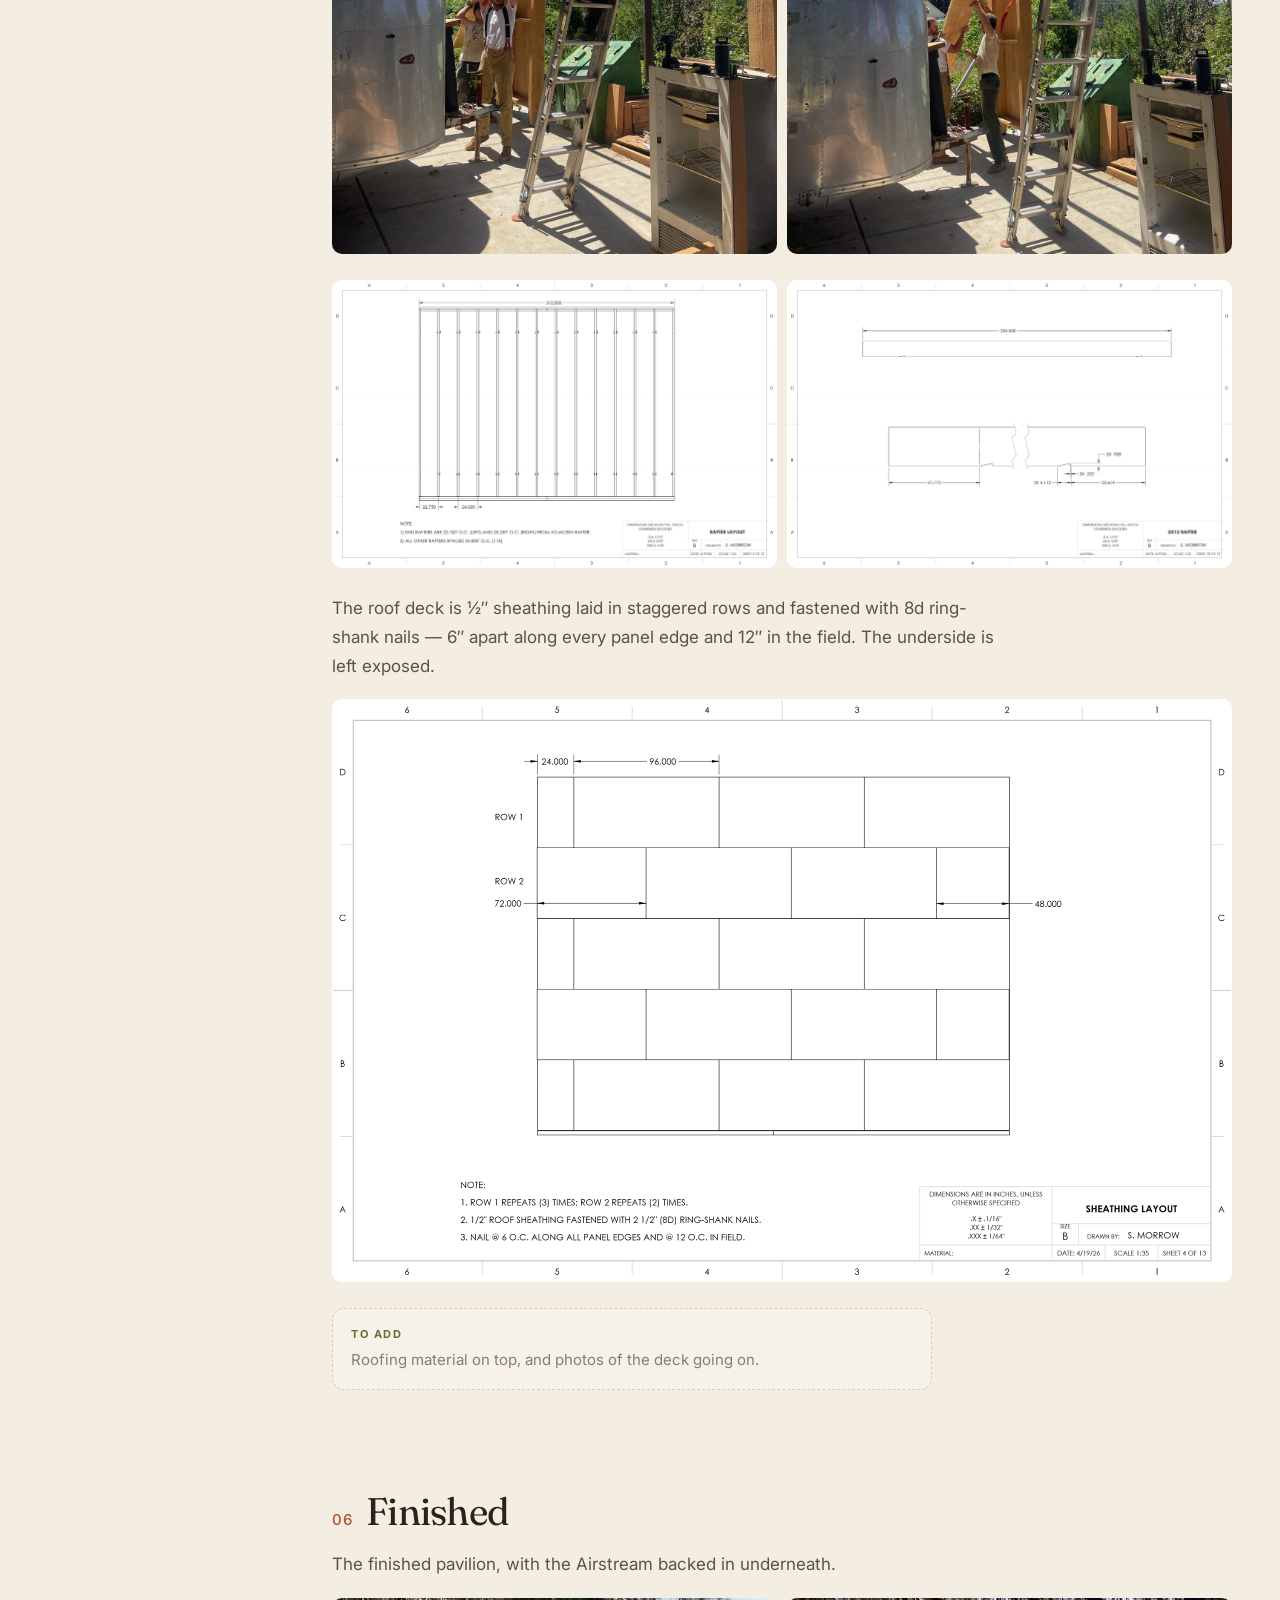
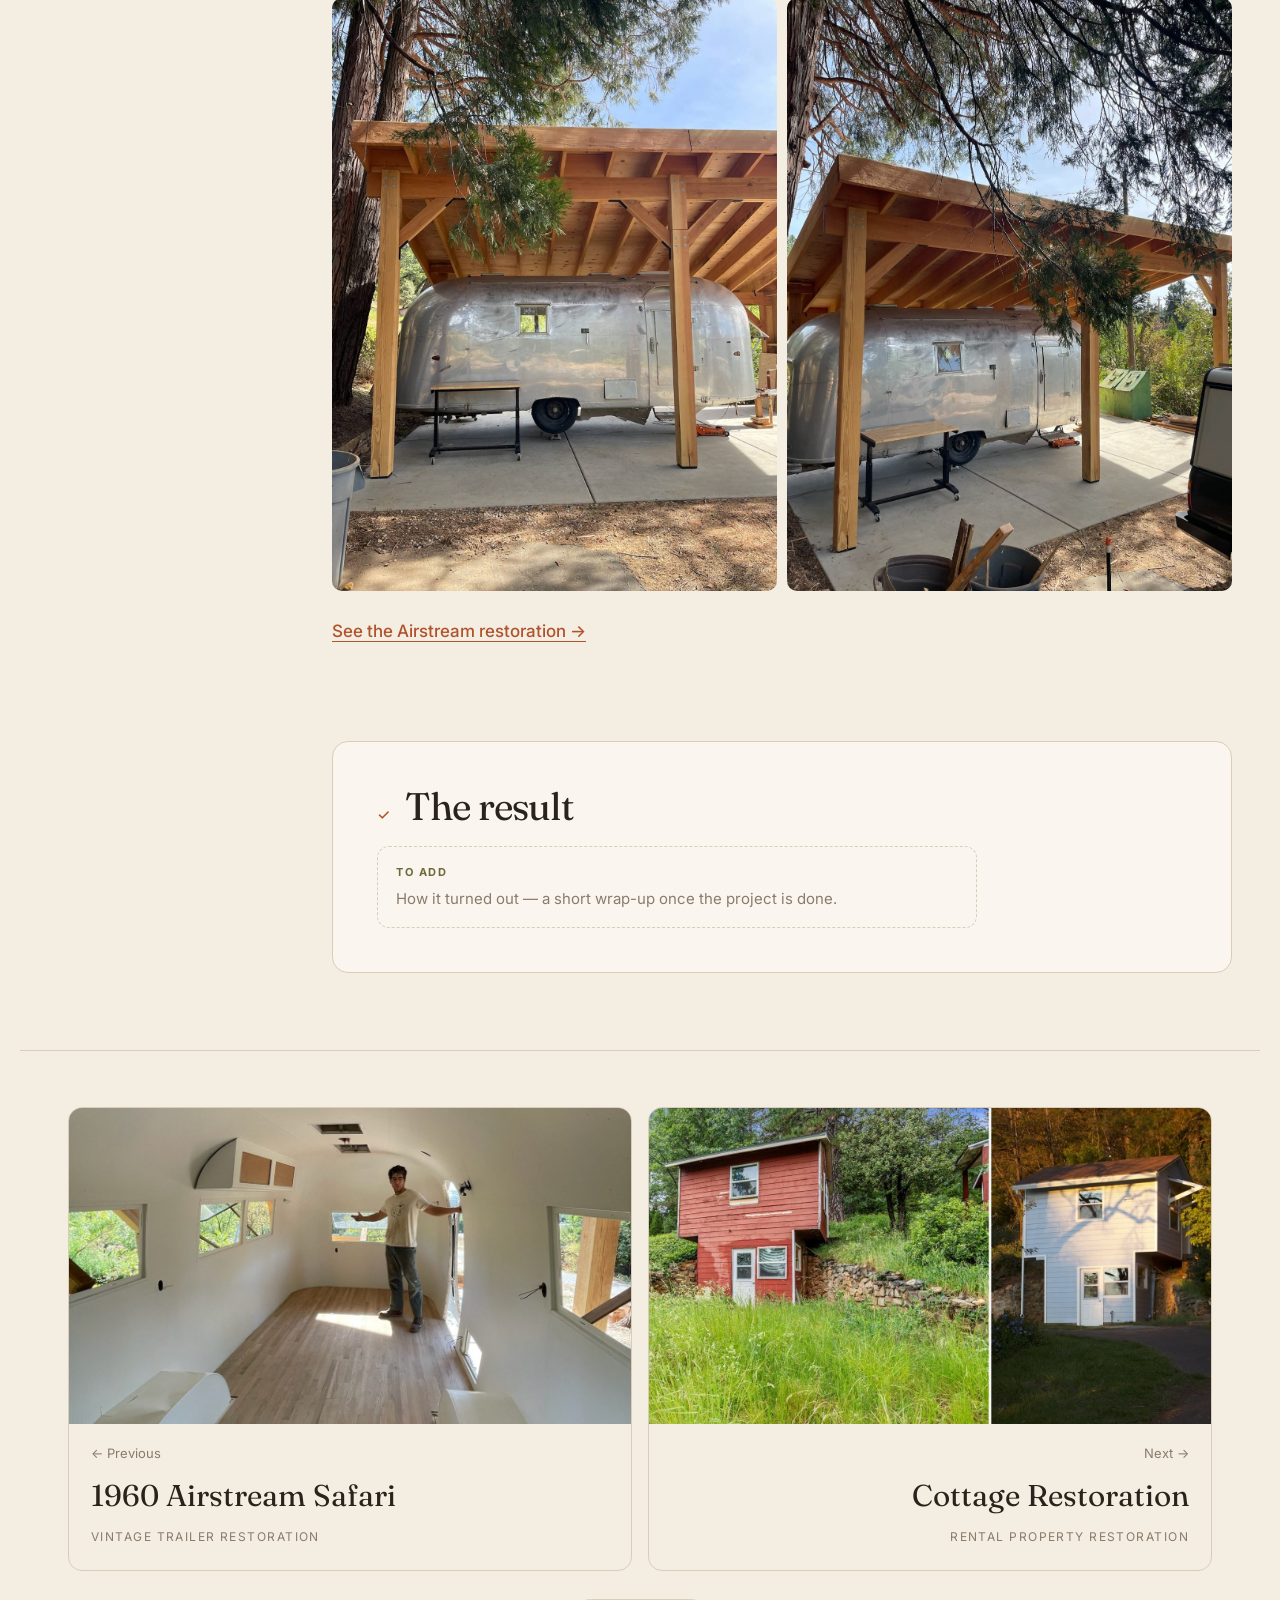
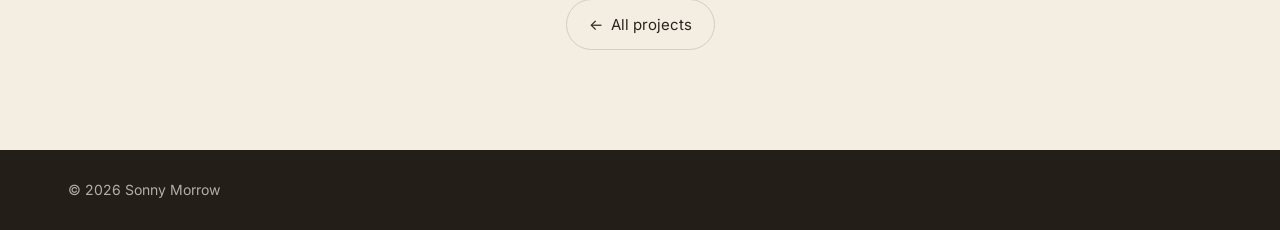
==== commit 1c675c1c: "Cottage: home card shows full before and after photos side by side Co-Authored-By: Claude Opus 5.5 <" ====
--- a/projects/airstream-pavilion/index.html
+++ b/projects/airstream-pavilion/index.html
@@ -99,7 +99,7 @@
 
 <nav class="pager wrap" aria-label="More projects">
   <a href="../../projects/airstream-safari-1960/" class="prev"><div class="pager-img"><img src="../../images/airstream-interior-white-oak-floor.jpeg" width="1200" height="1600" alt="" style="object-position:50% 55%" loading="lazy" decoding="async" sizes="(min-width: 900px) 520px, 100vw"></div><div class="pager-text"><span>← Previous</span><strong>1960 Airstream Safari</strong><em>Vintage trailer restoration</em></div></a>
-  <a href="../../projects/cottage-restoration/" class="next"><div class="pager-img"><img src="../../images/cottage-before-after-split.jpeg" width="1300" height="954" alt="" loading="lazy" decoding="async" sizes="(min-width: 900px) 520px, 100vw"></div><div class="pager-text"><span>Next →</span><strong>Cottage Restoration</strong><em>Rental property restoration</em></div></a>
+  <a href="../../projects/cottage-restoration/" class="next"><div class="pager-img"><img src="../../images/cottage-before-after-pair.jpeg" width="2102" height="800" alt="" loading="lazy" decoding="async" sizes="(min-width: 900px) 520px, 100vw"></div><div class="pager-text"><span>Next →</span><strong>Cottage Restoration</strong><em>Rental property restoration</em></div></a>
   <a class="pager-home" href="../../#work"><span aria-hidden="true">←</span> All projects</a>
 </nav>
 </main>
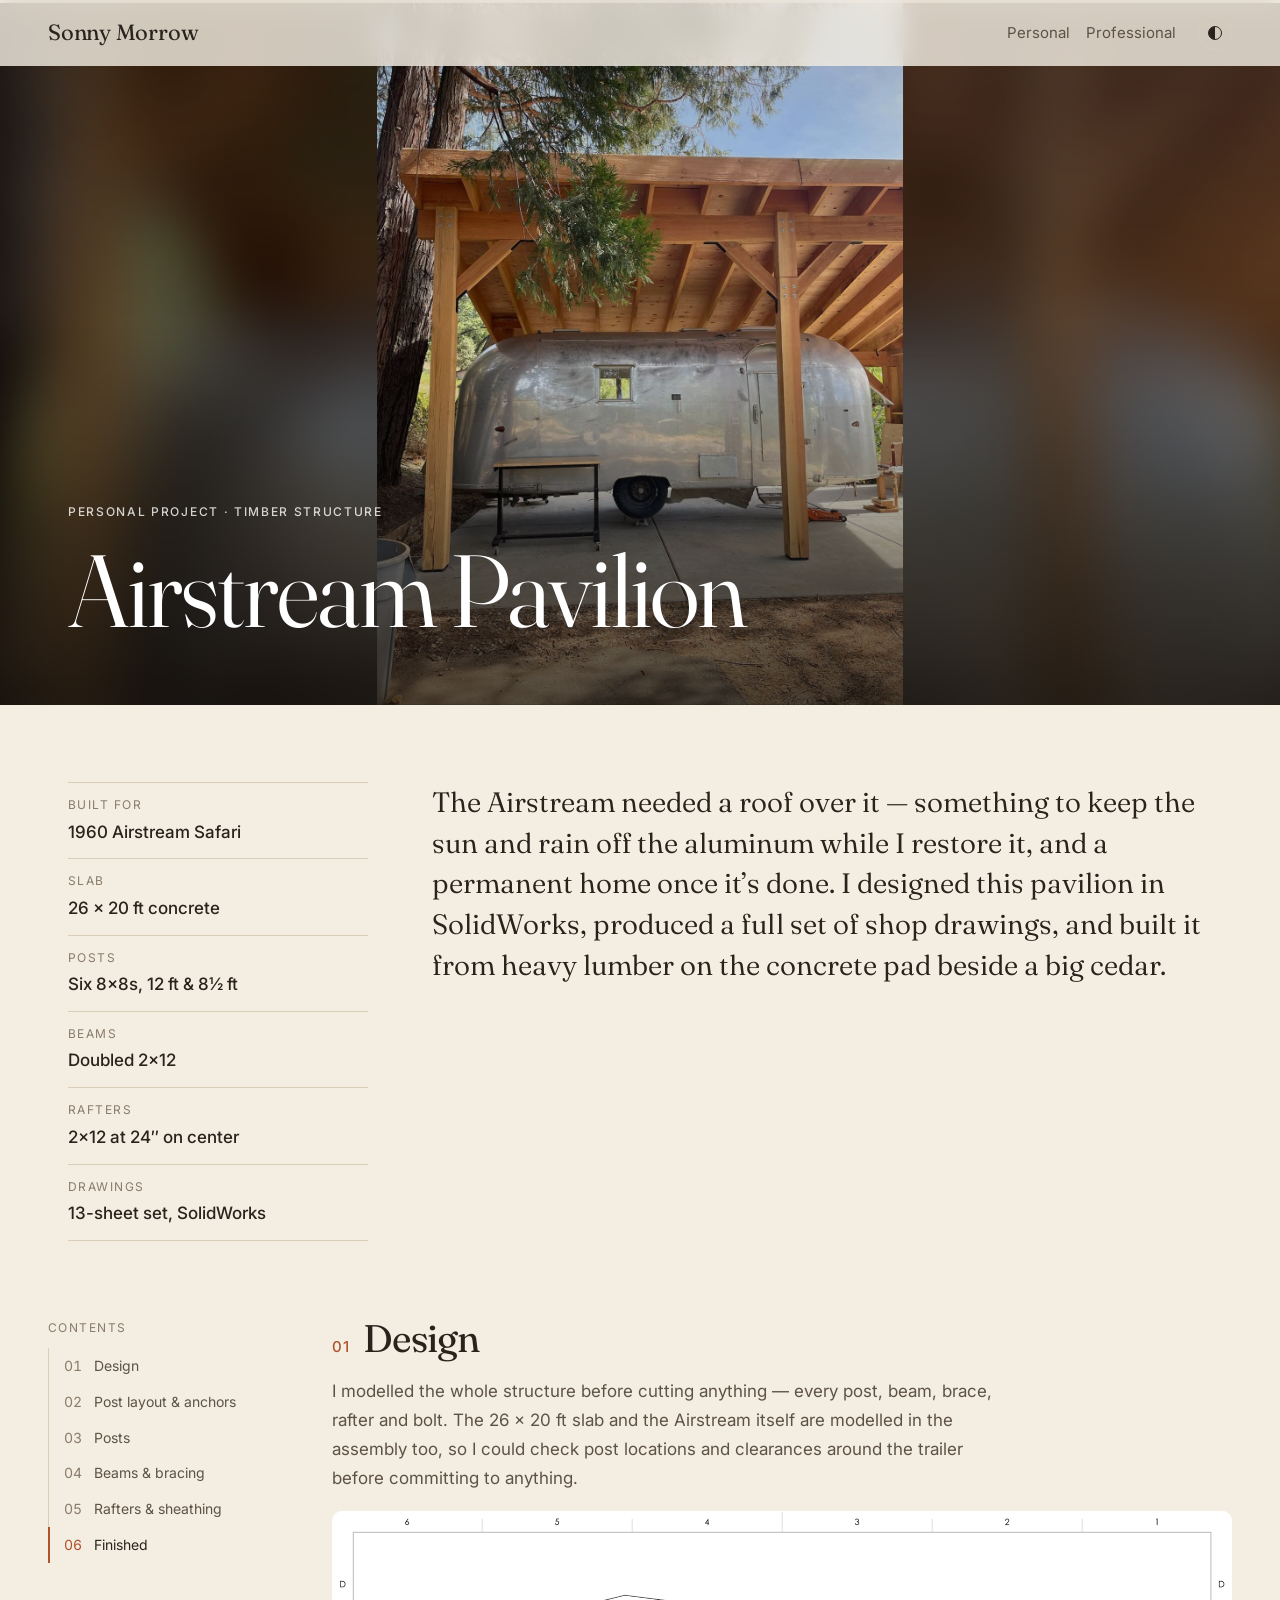
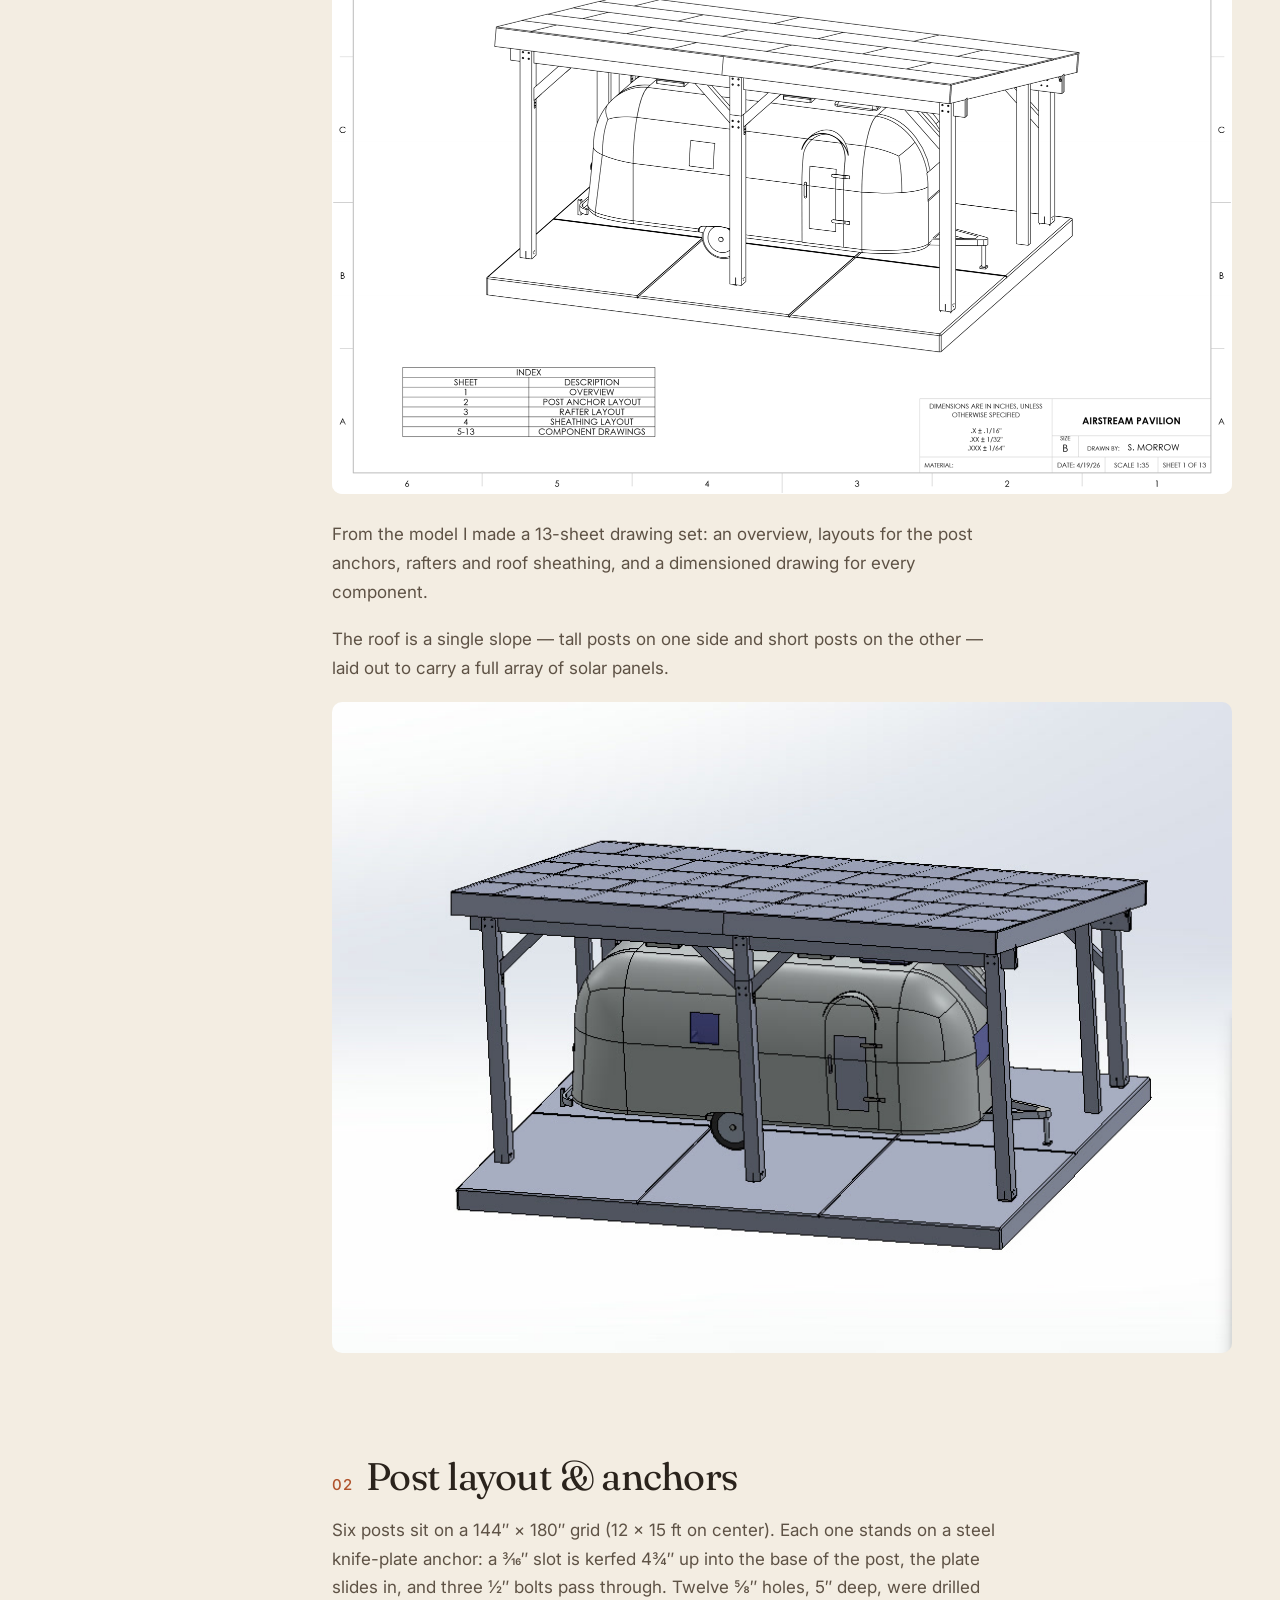
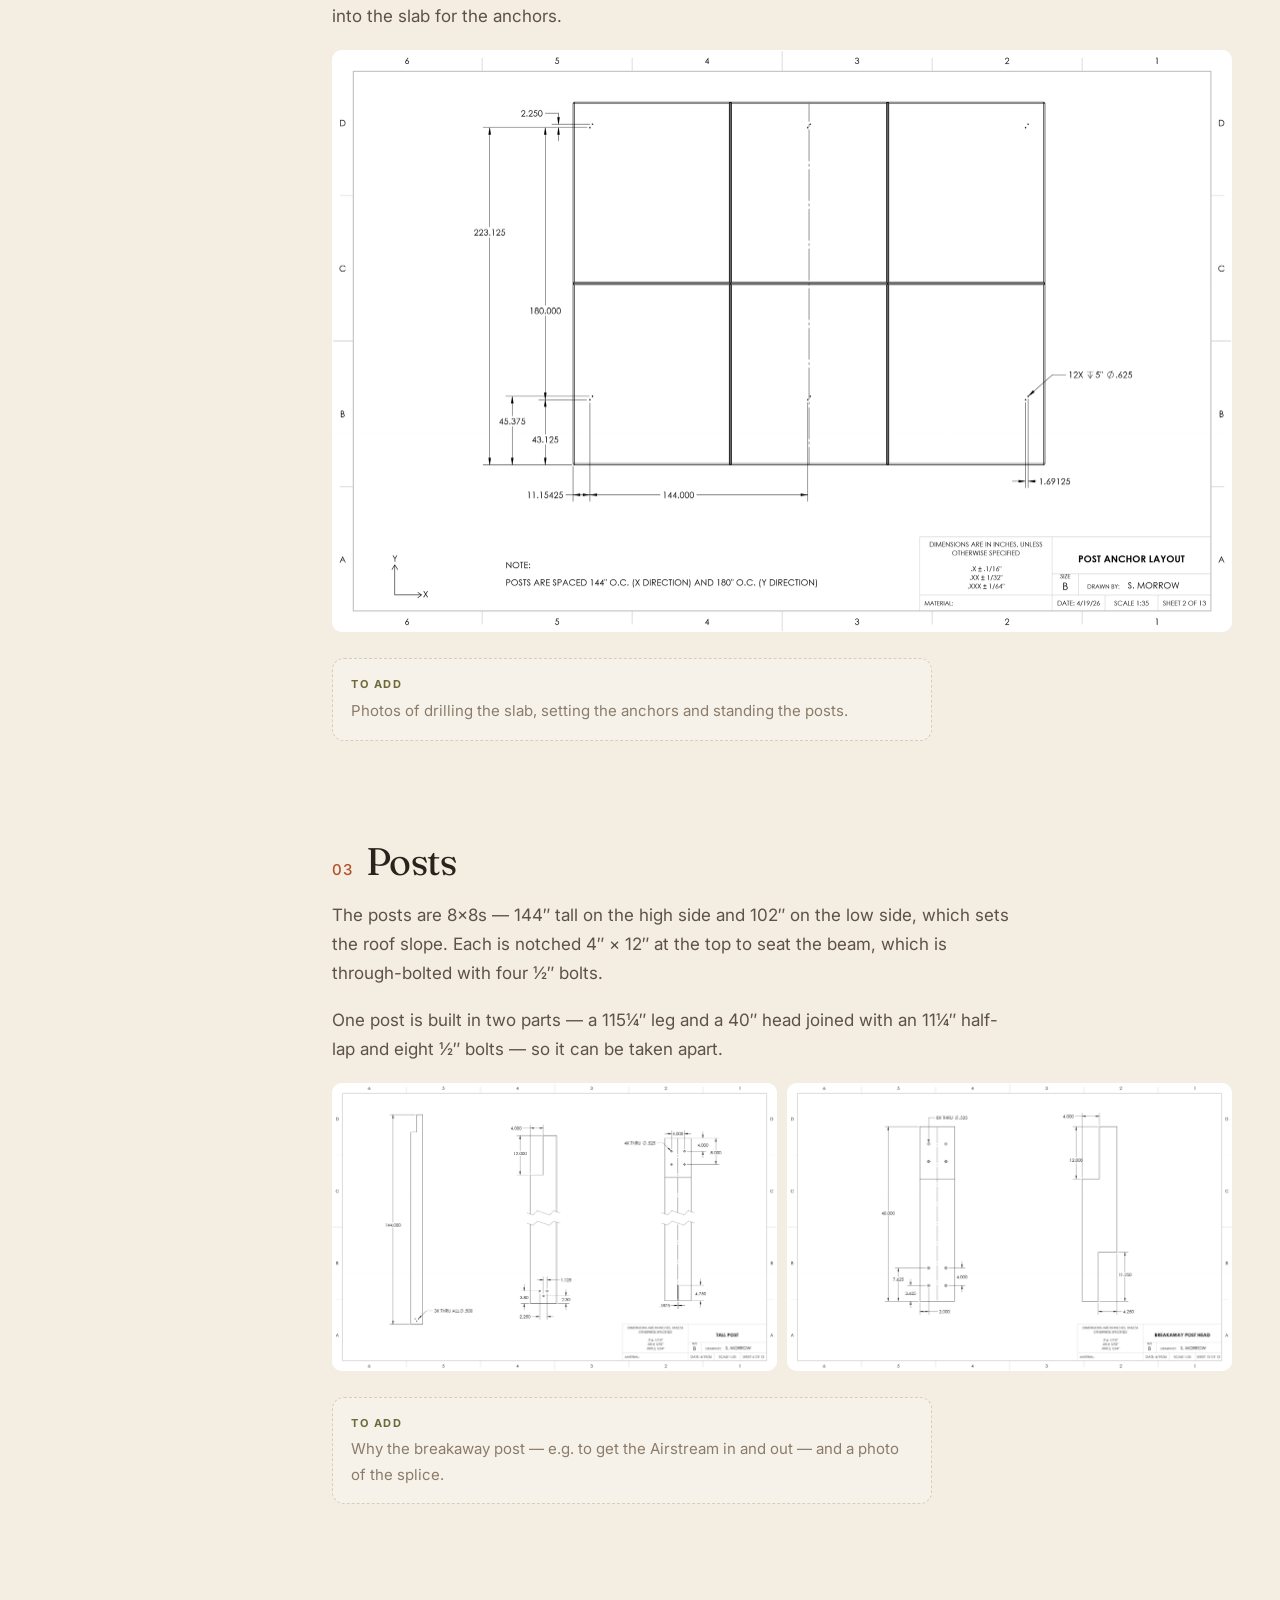
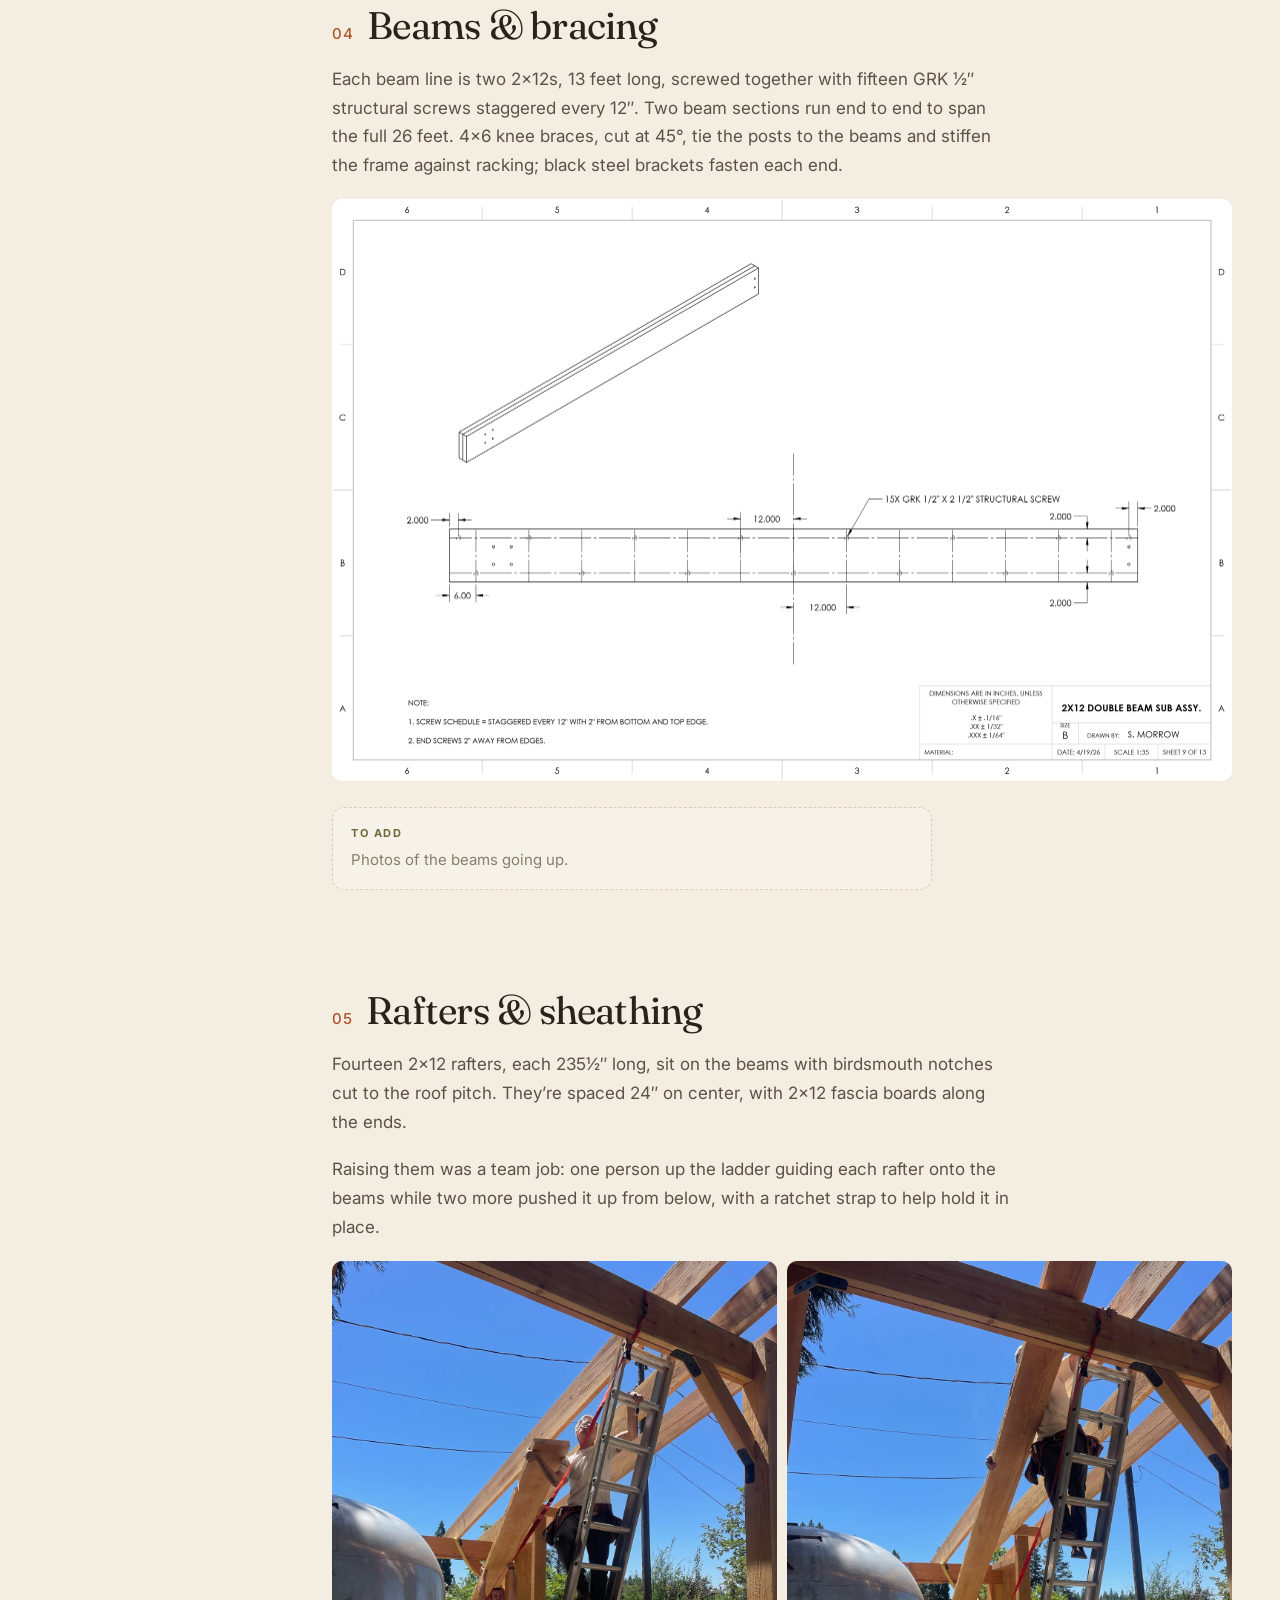
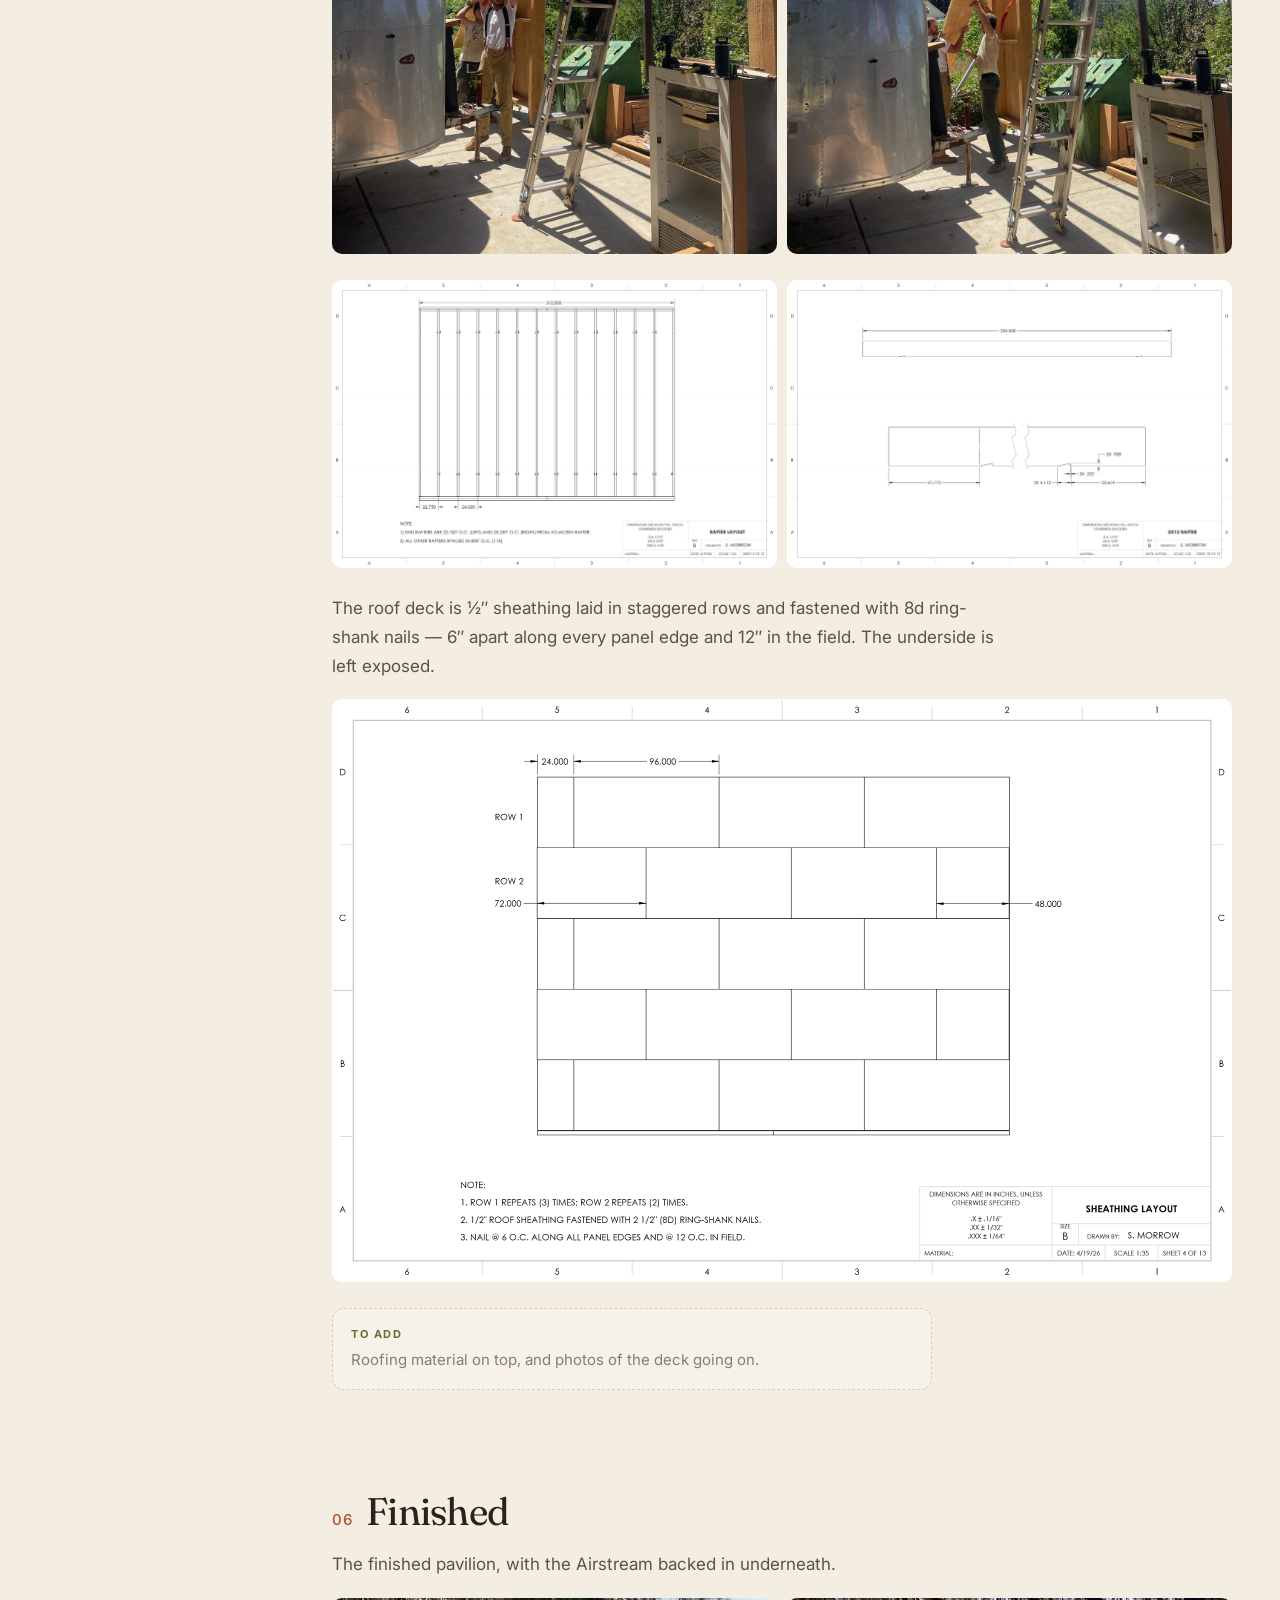
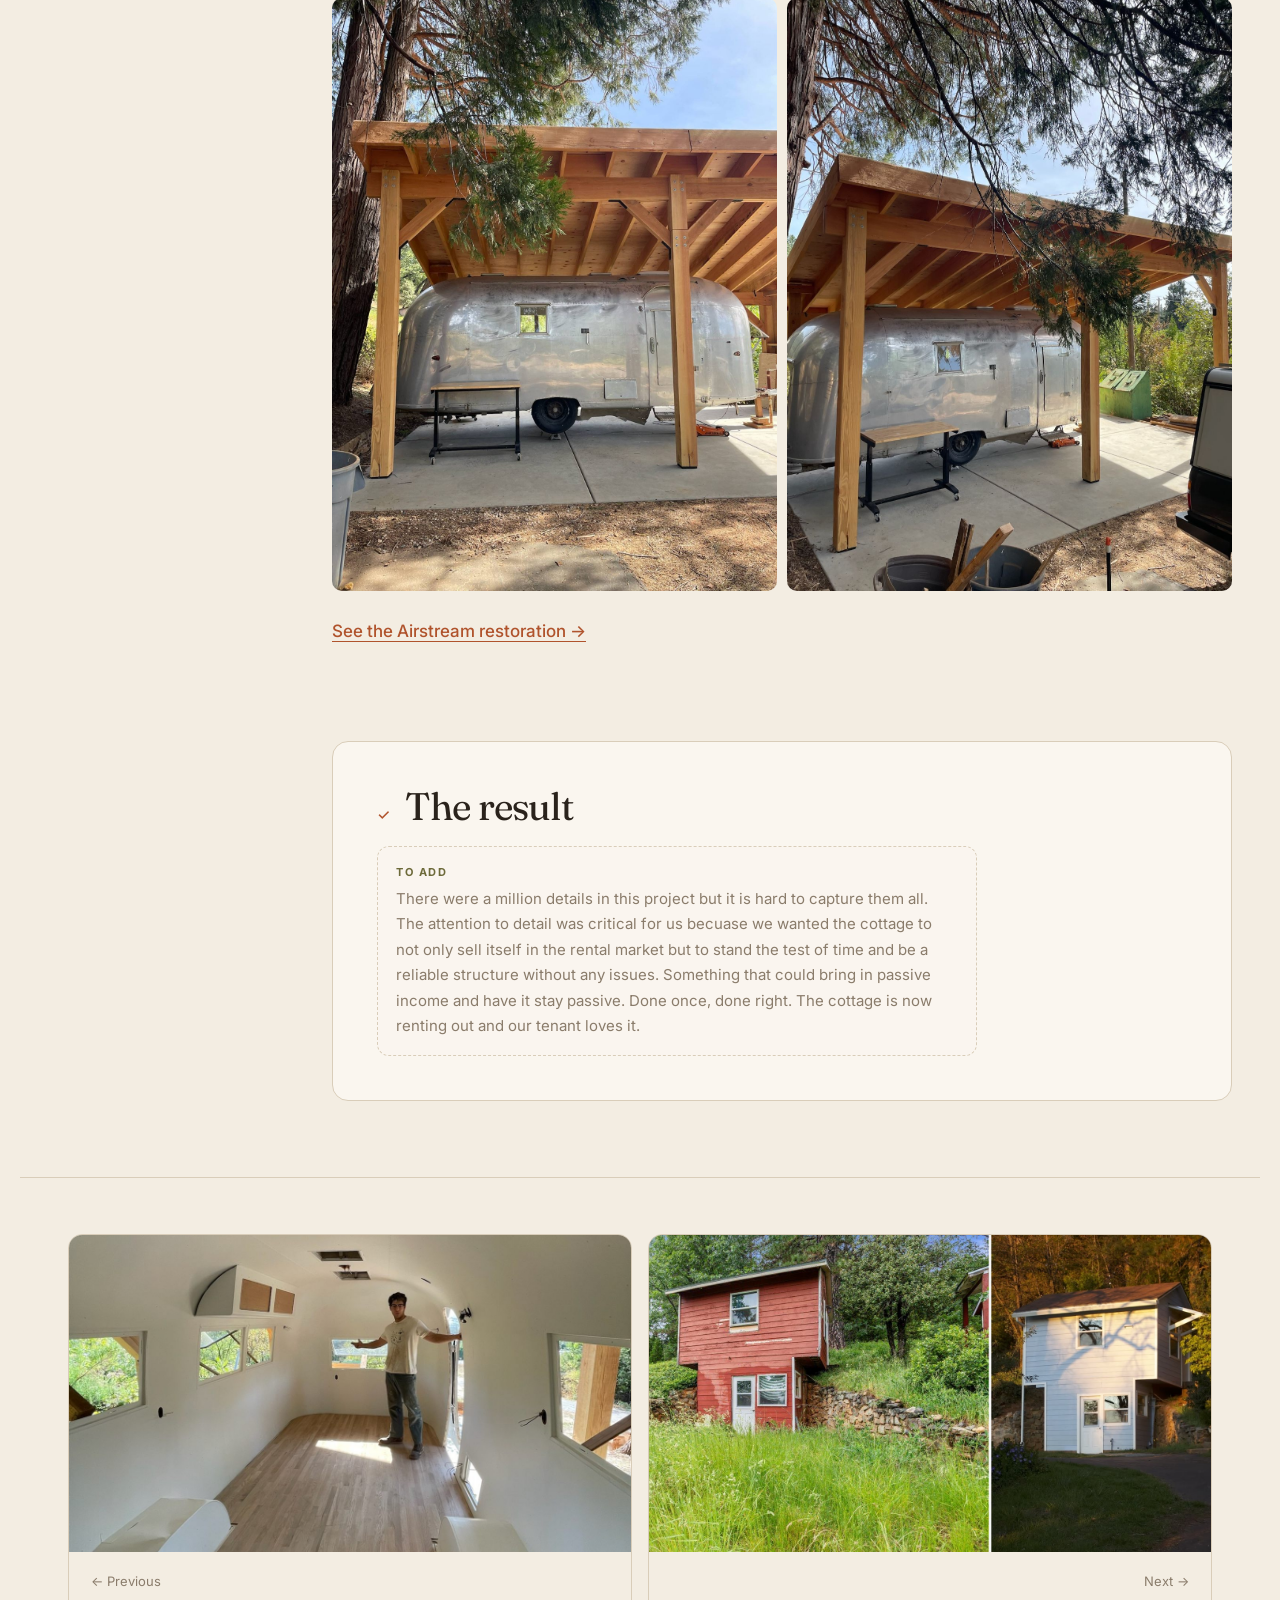
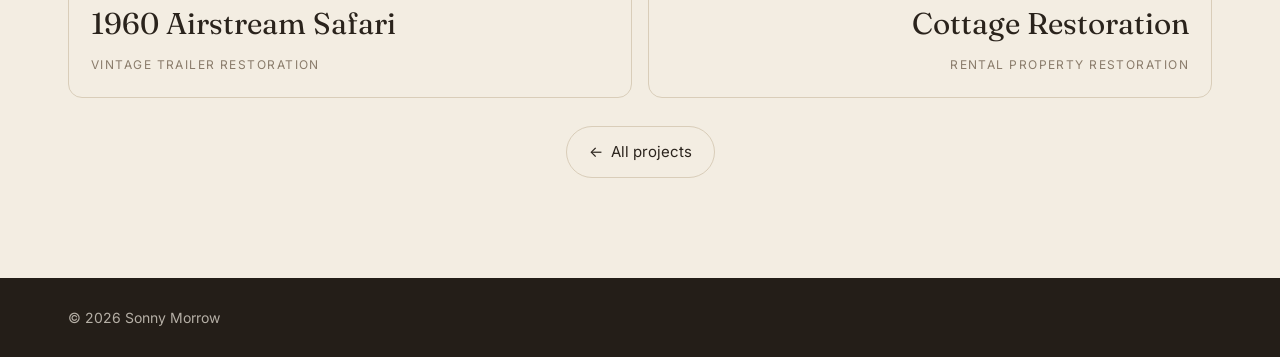
==== commit 8c89c8db: "Edit text in the local editor" ====
--- a/projects/airstream-pavilion/index.html
+++ b/projects/airstream-pavilion/index.html
@@ -91,7 +91,7 @@
     
     <section class="chapter outcome reveal">
       <h2><span class="ch-num">✓</span>The result</h2>
-      <div class="todo"><strong>To add</strong>How it turned out — a short wrap-up once the project is done.</div>
+      <div class="todo"><strong>To add</strong>There were a million details in this project but it is hard to capture them all. The attention to detail was critical for us becuase we wanted the cottage to not only sell itself in the rental market but to stand the test of time and be a reliable structure without any issues. Something that could bring in passive income and have it stay passive. Done once, done right. The cottage is now renting out and our tenant loves it.</div>
     </section>
     
   </article>
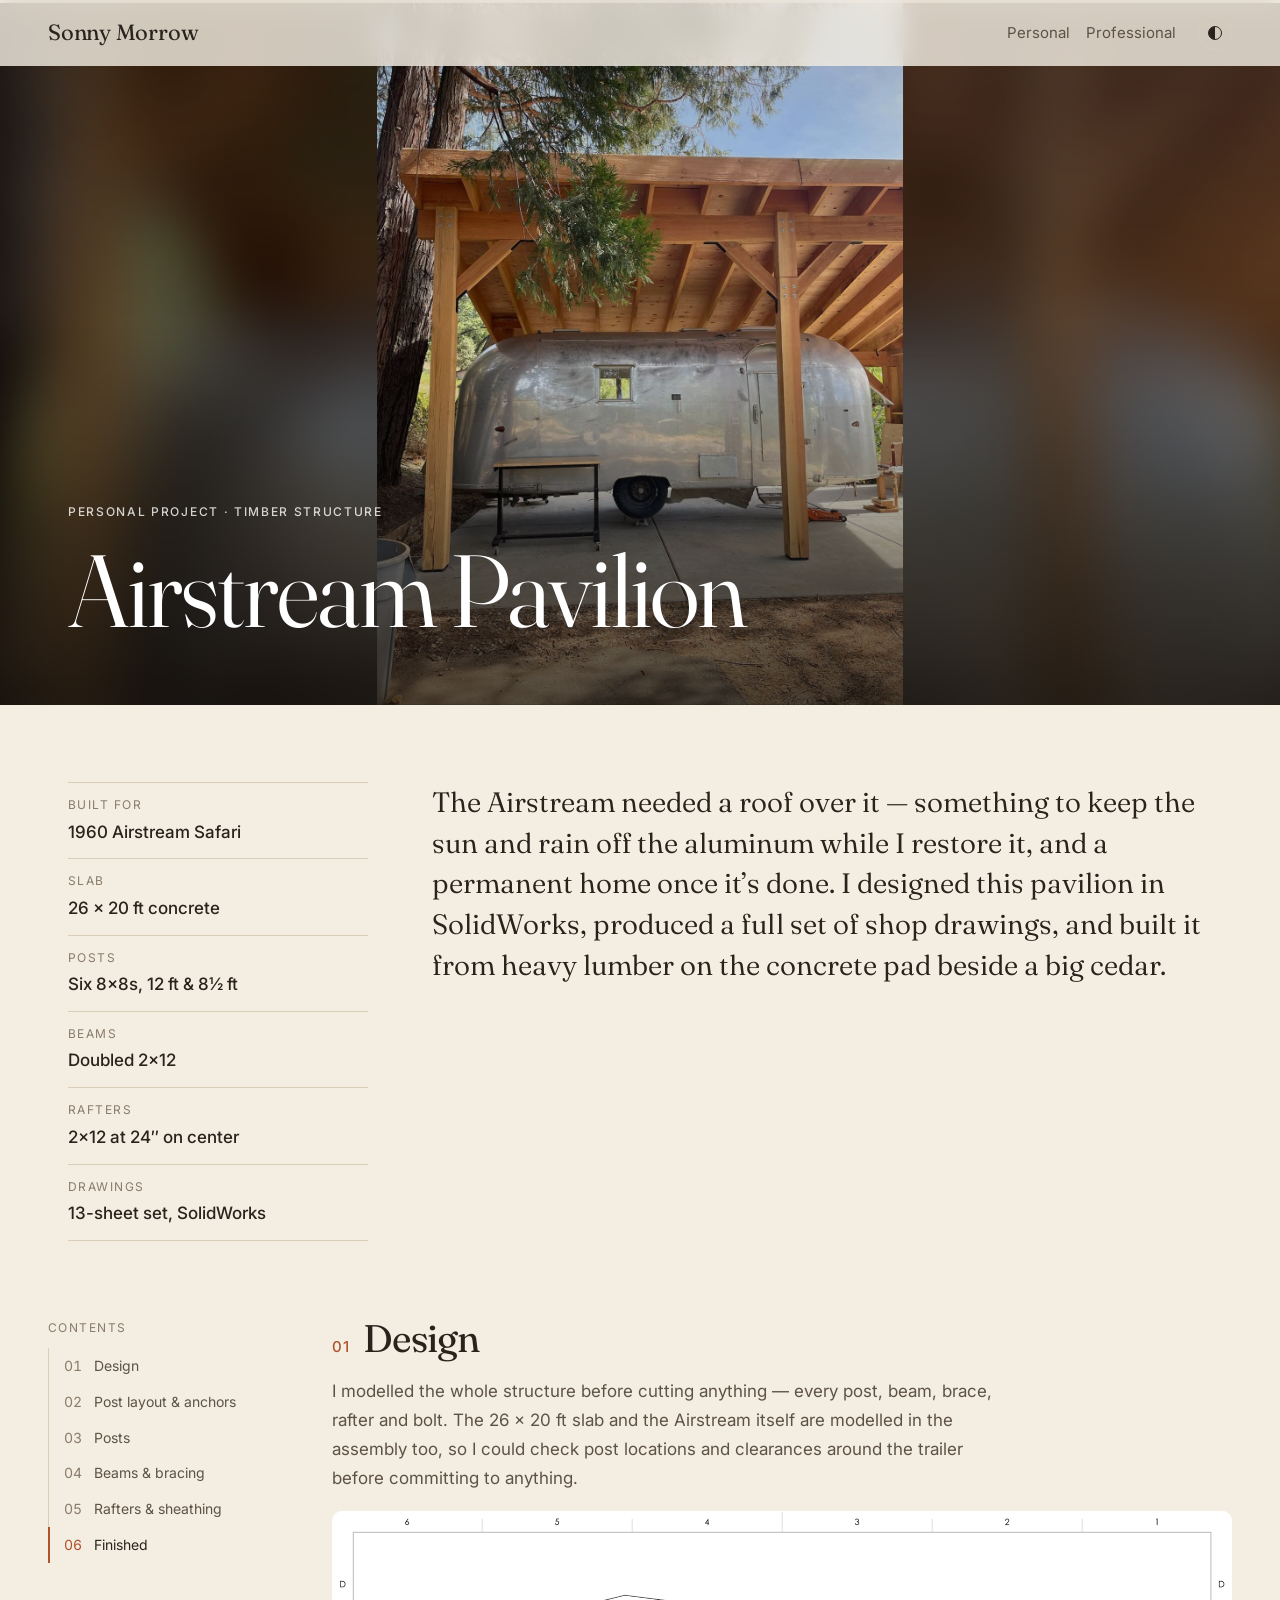
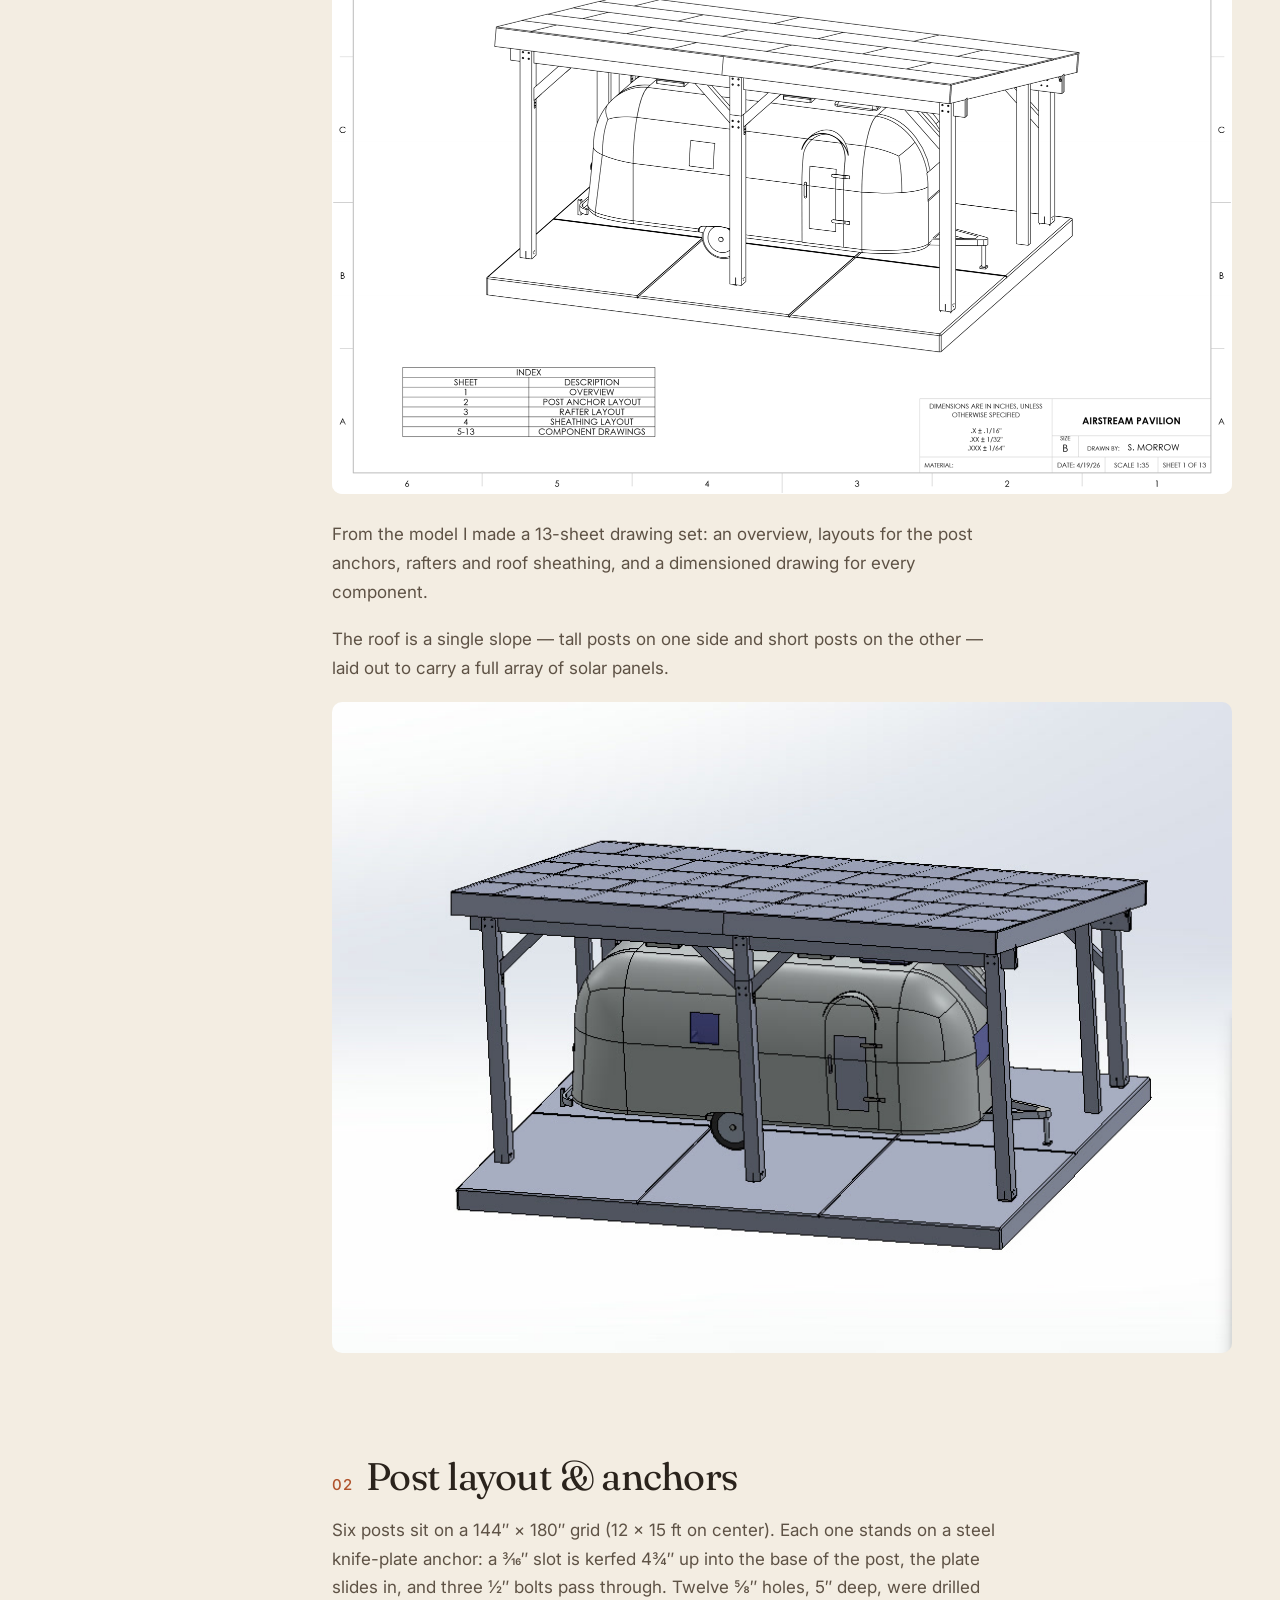
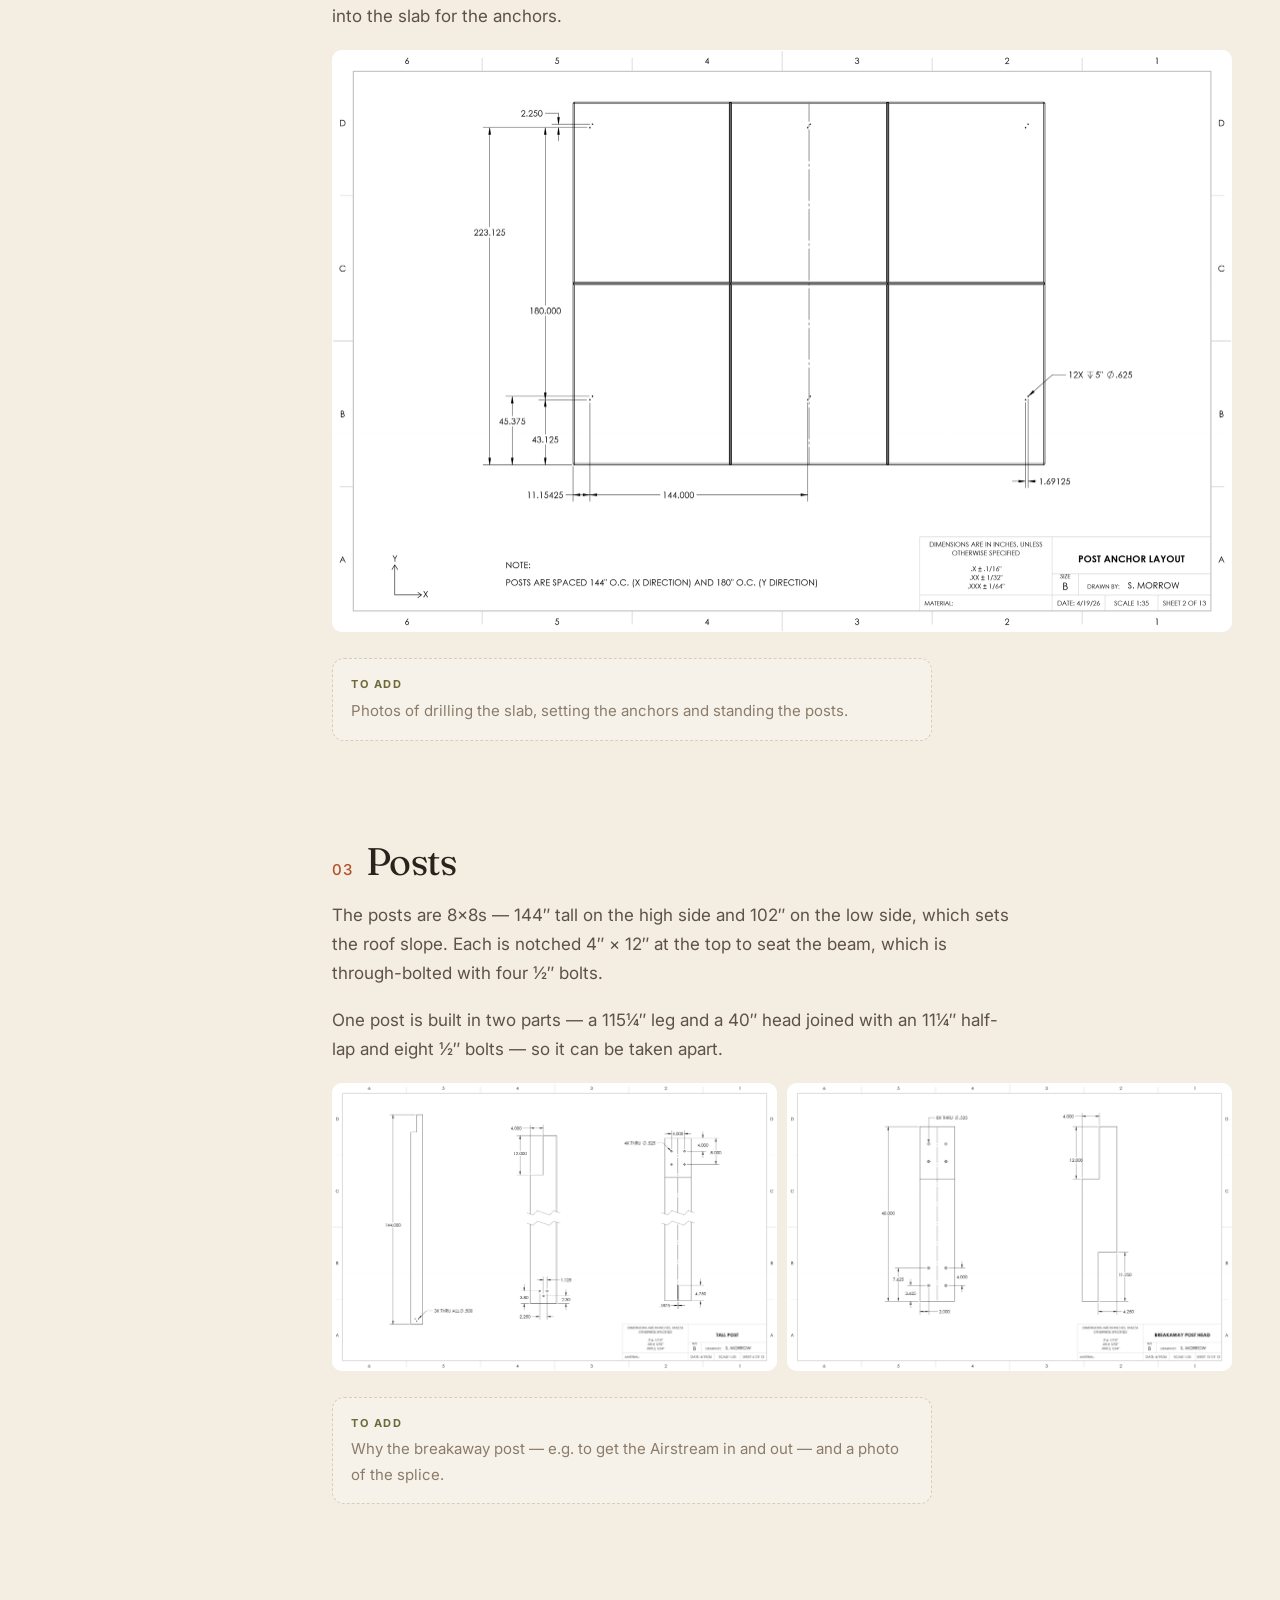
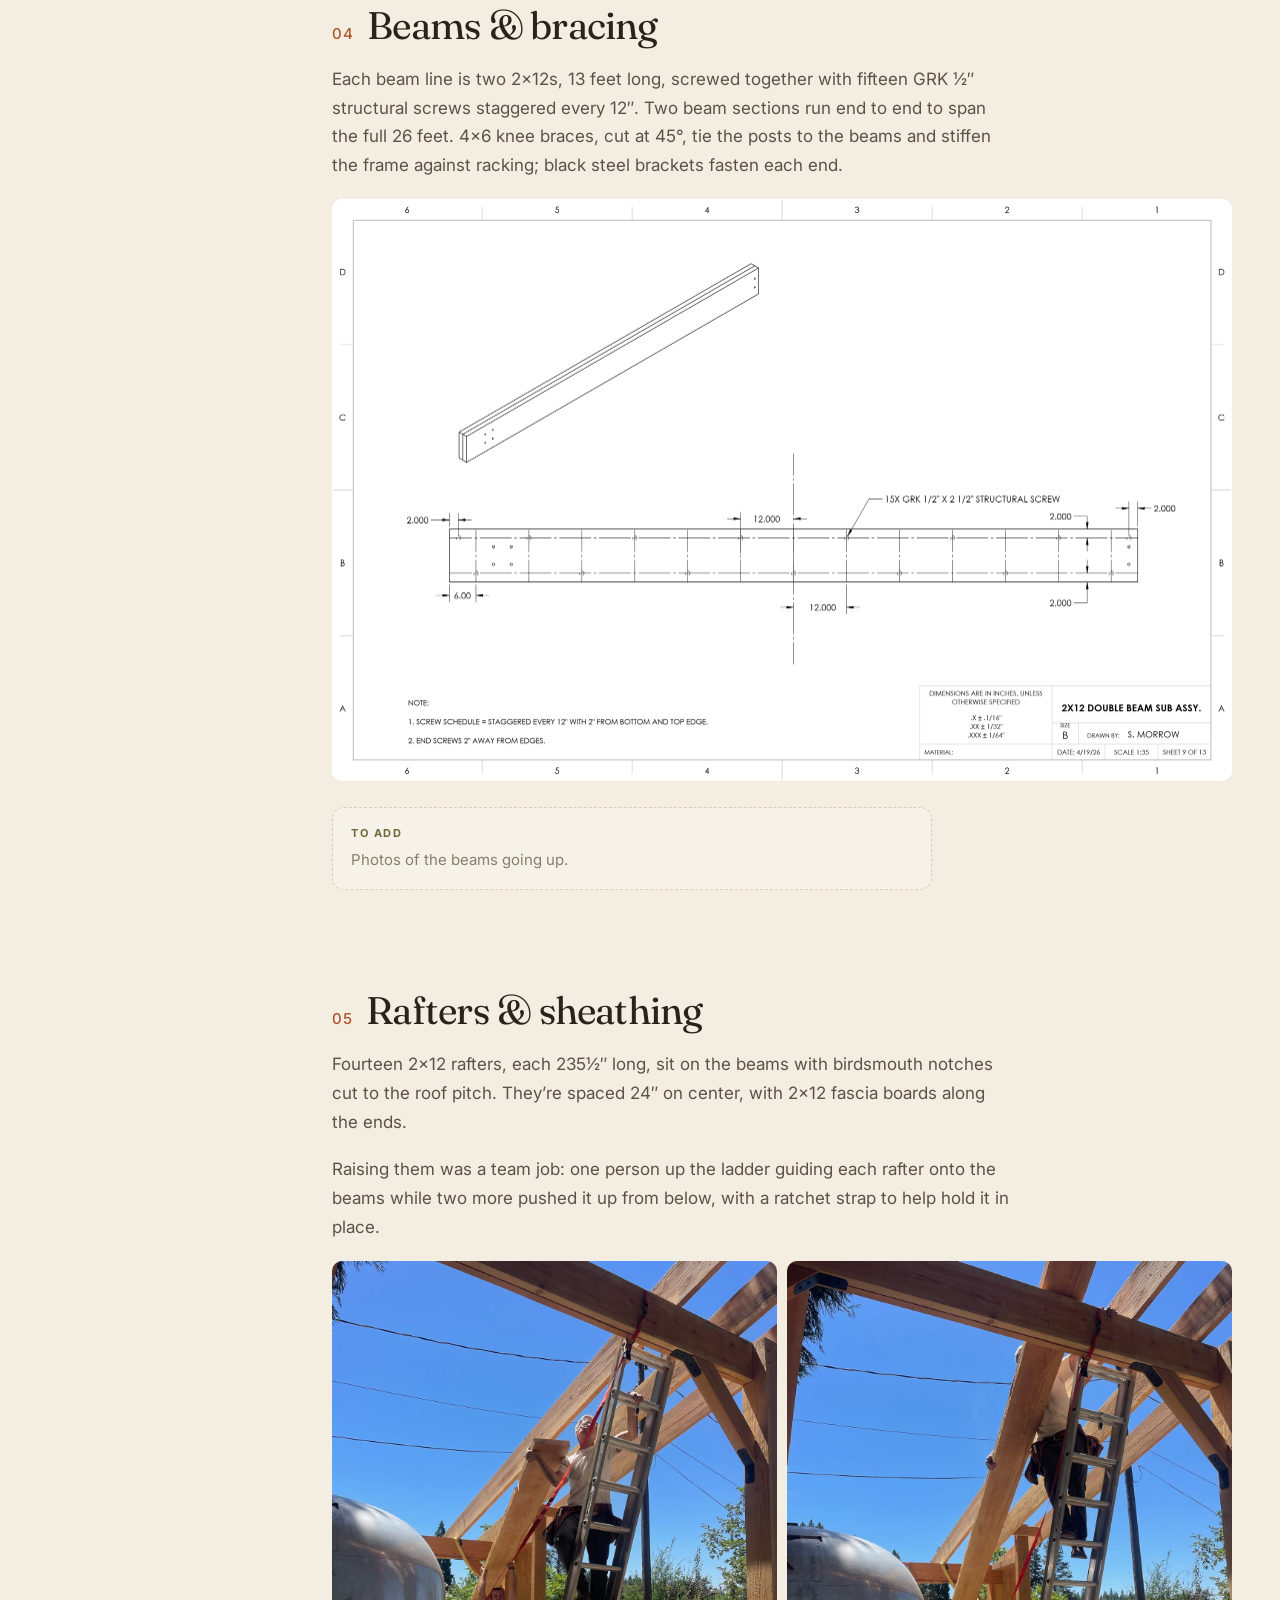
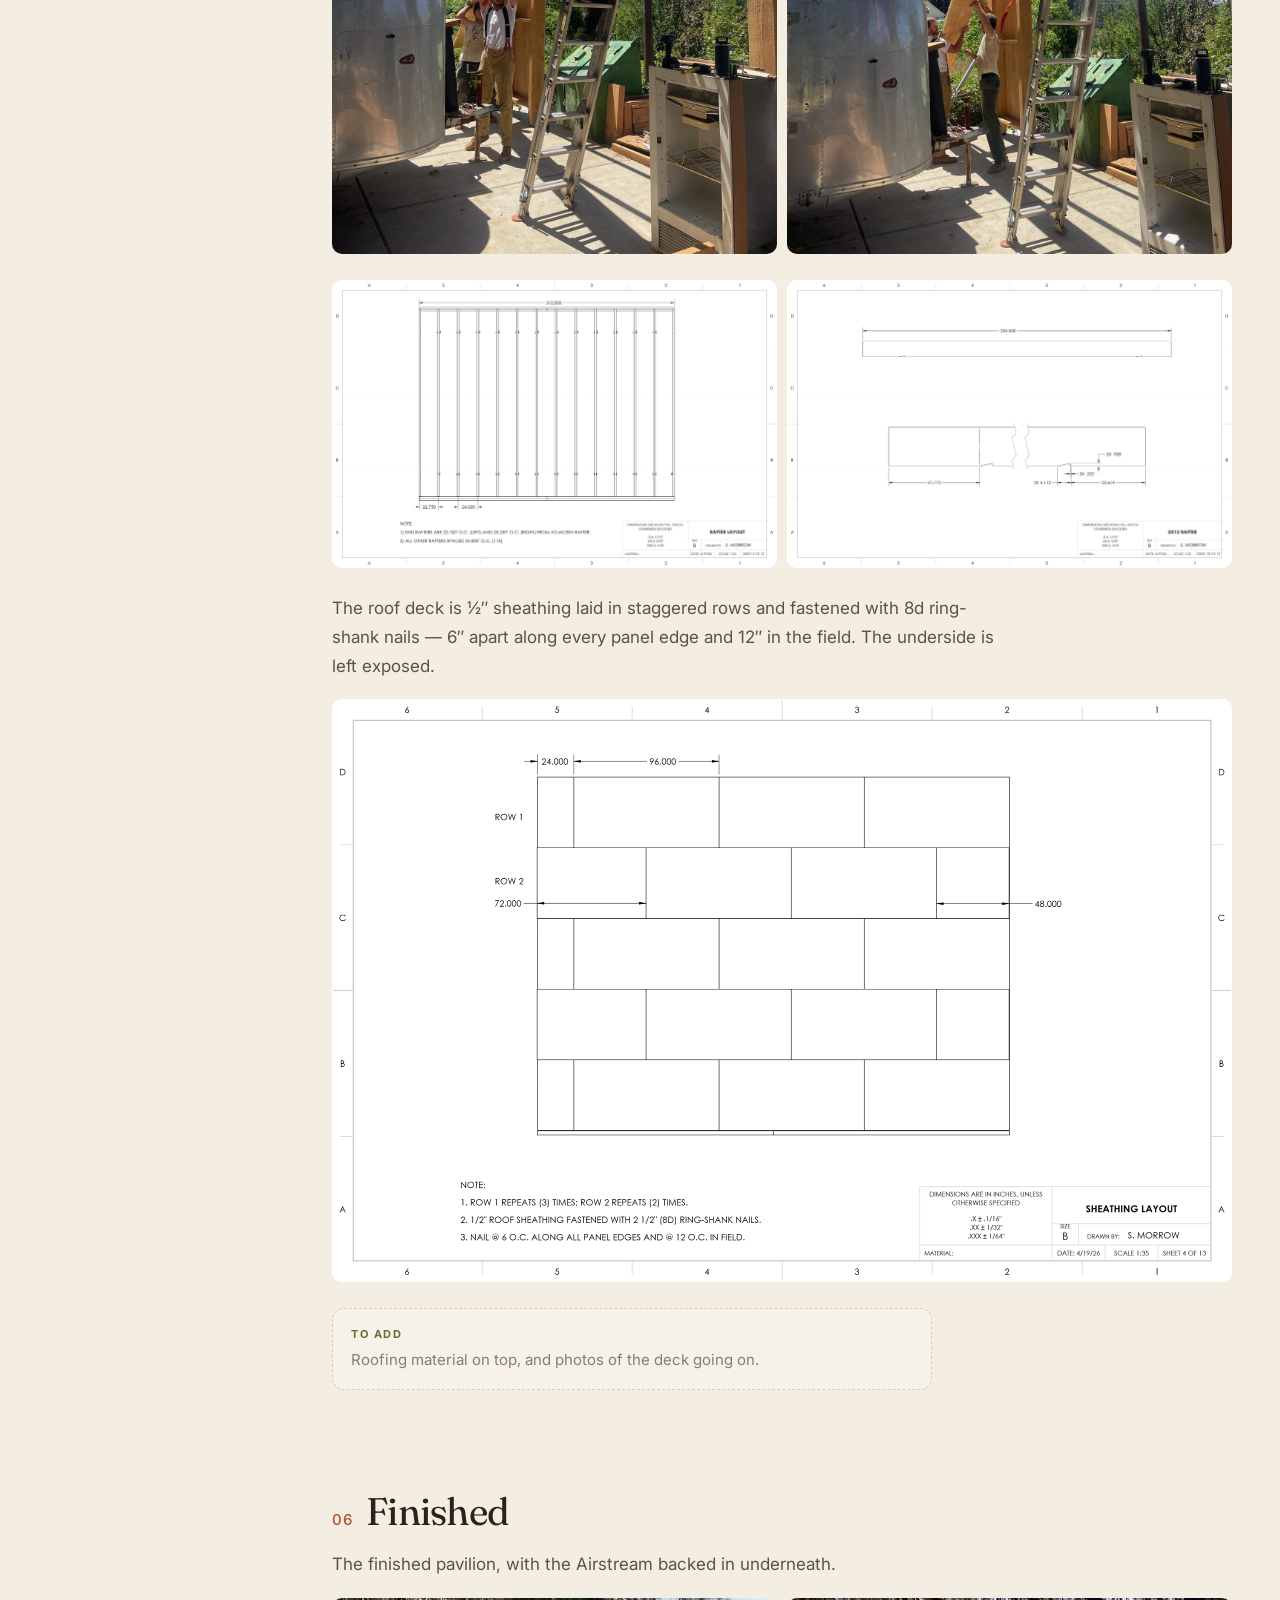
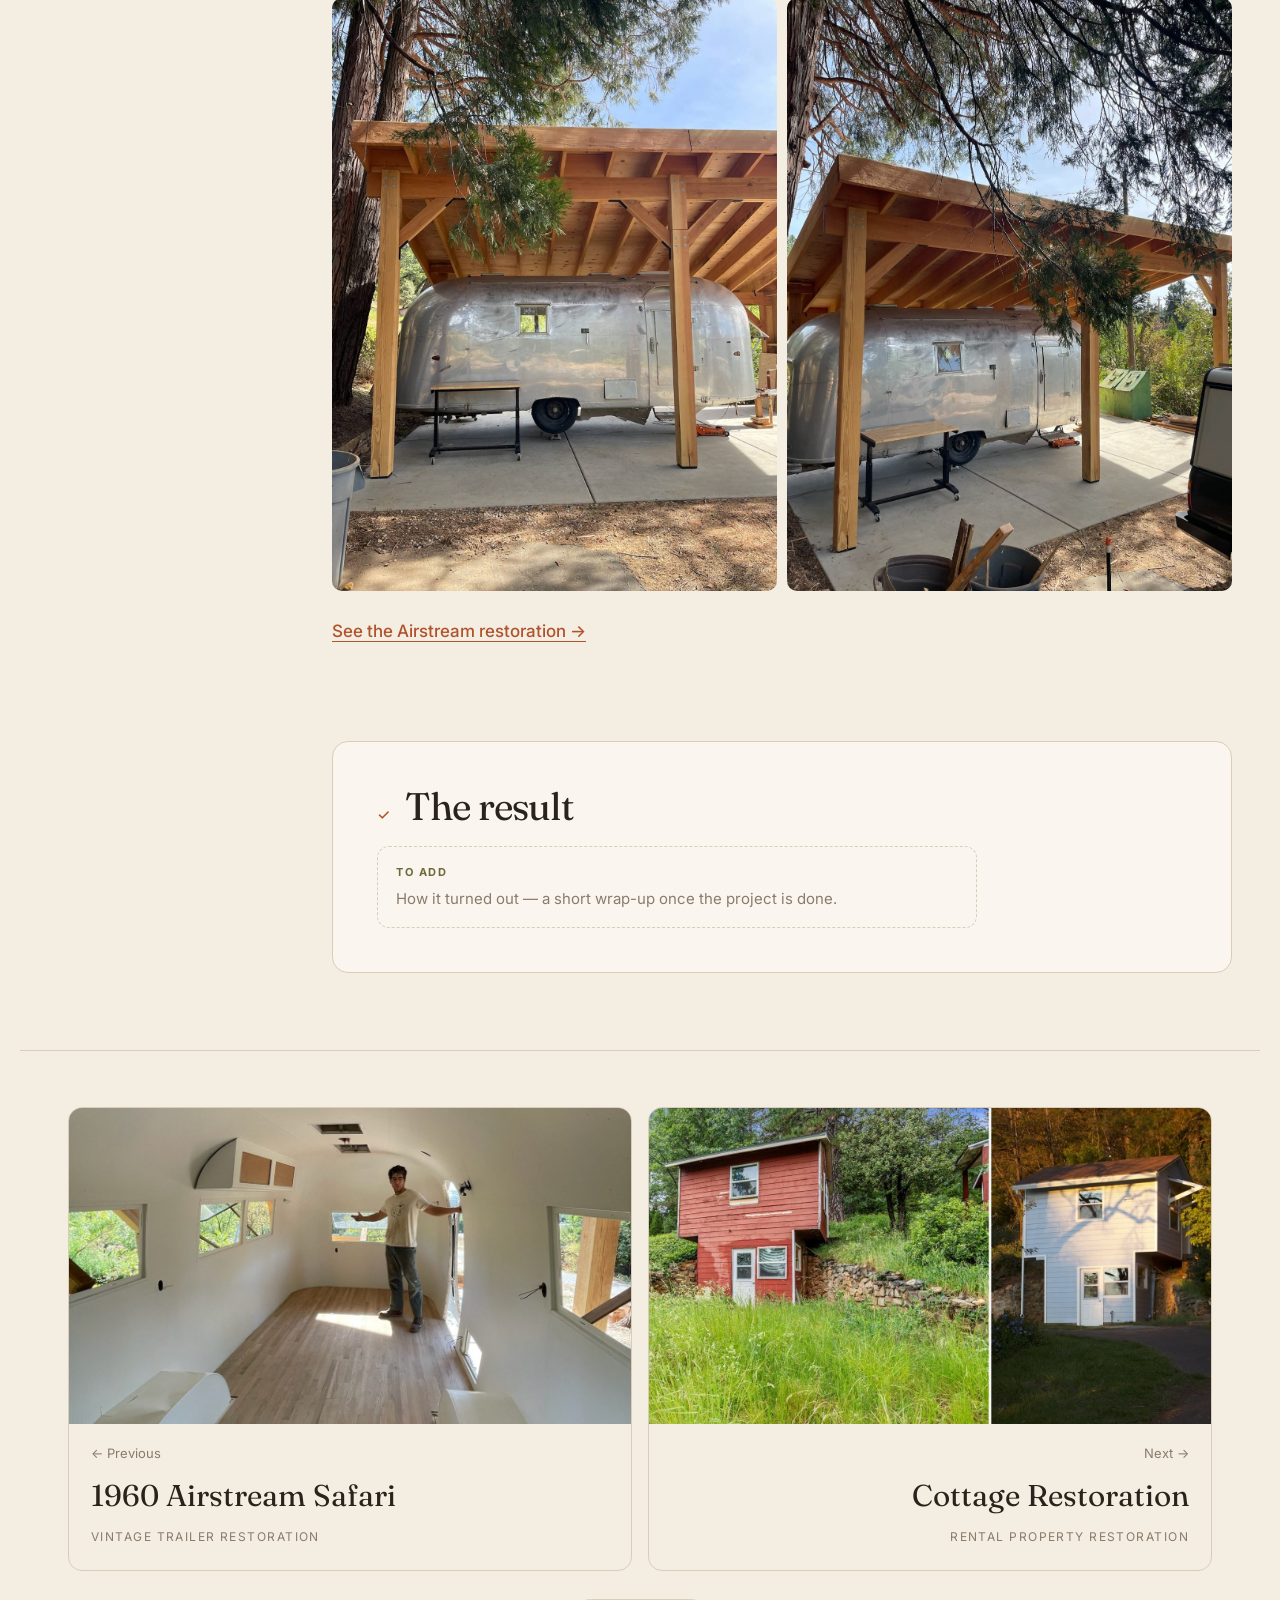
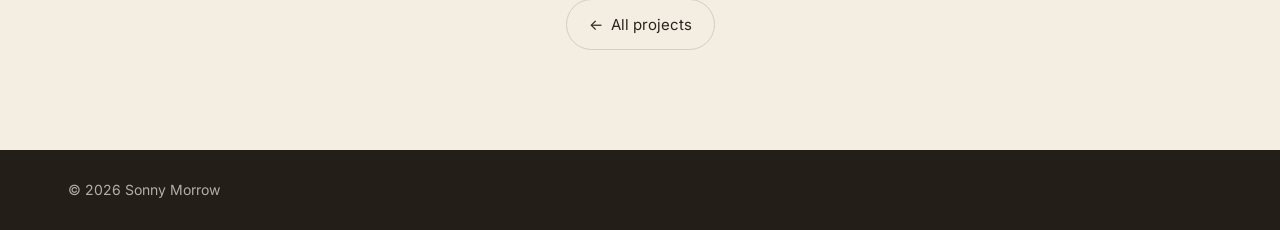
==== commit f024e38f: "Edit text in the local editor" ====
--- a/projects/airstream-pavilion/index.html
+++ b/projects/airstream-pavilion/index.html
@@ -91,7 +91,7 @@
     
     <section class="chapter outcome reveal">
       <h2><span class="ch-num">✓</span>The result</h2>
-      <div class="todo"><strong>To add</strong>There were a million details in this project but it is hard to capture them all. The attention to detail was critical for us becuase we wanted the cottage to not only sell itself in the rental market but to stand the test of time and be a reliable structure without any issues. Something that could bring in passive income and have it stay passive. Done once, done right. The cottage is now renting out and our tenant loves it.</div>
+      <div class="todo"><strong>To add</strong>How it turned out — a short wrap-up once the project is done.</div>
     </section>
     
   </article>
